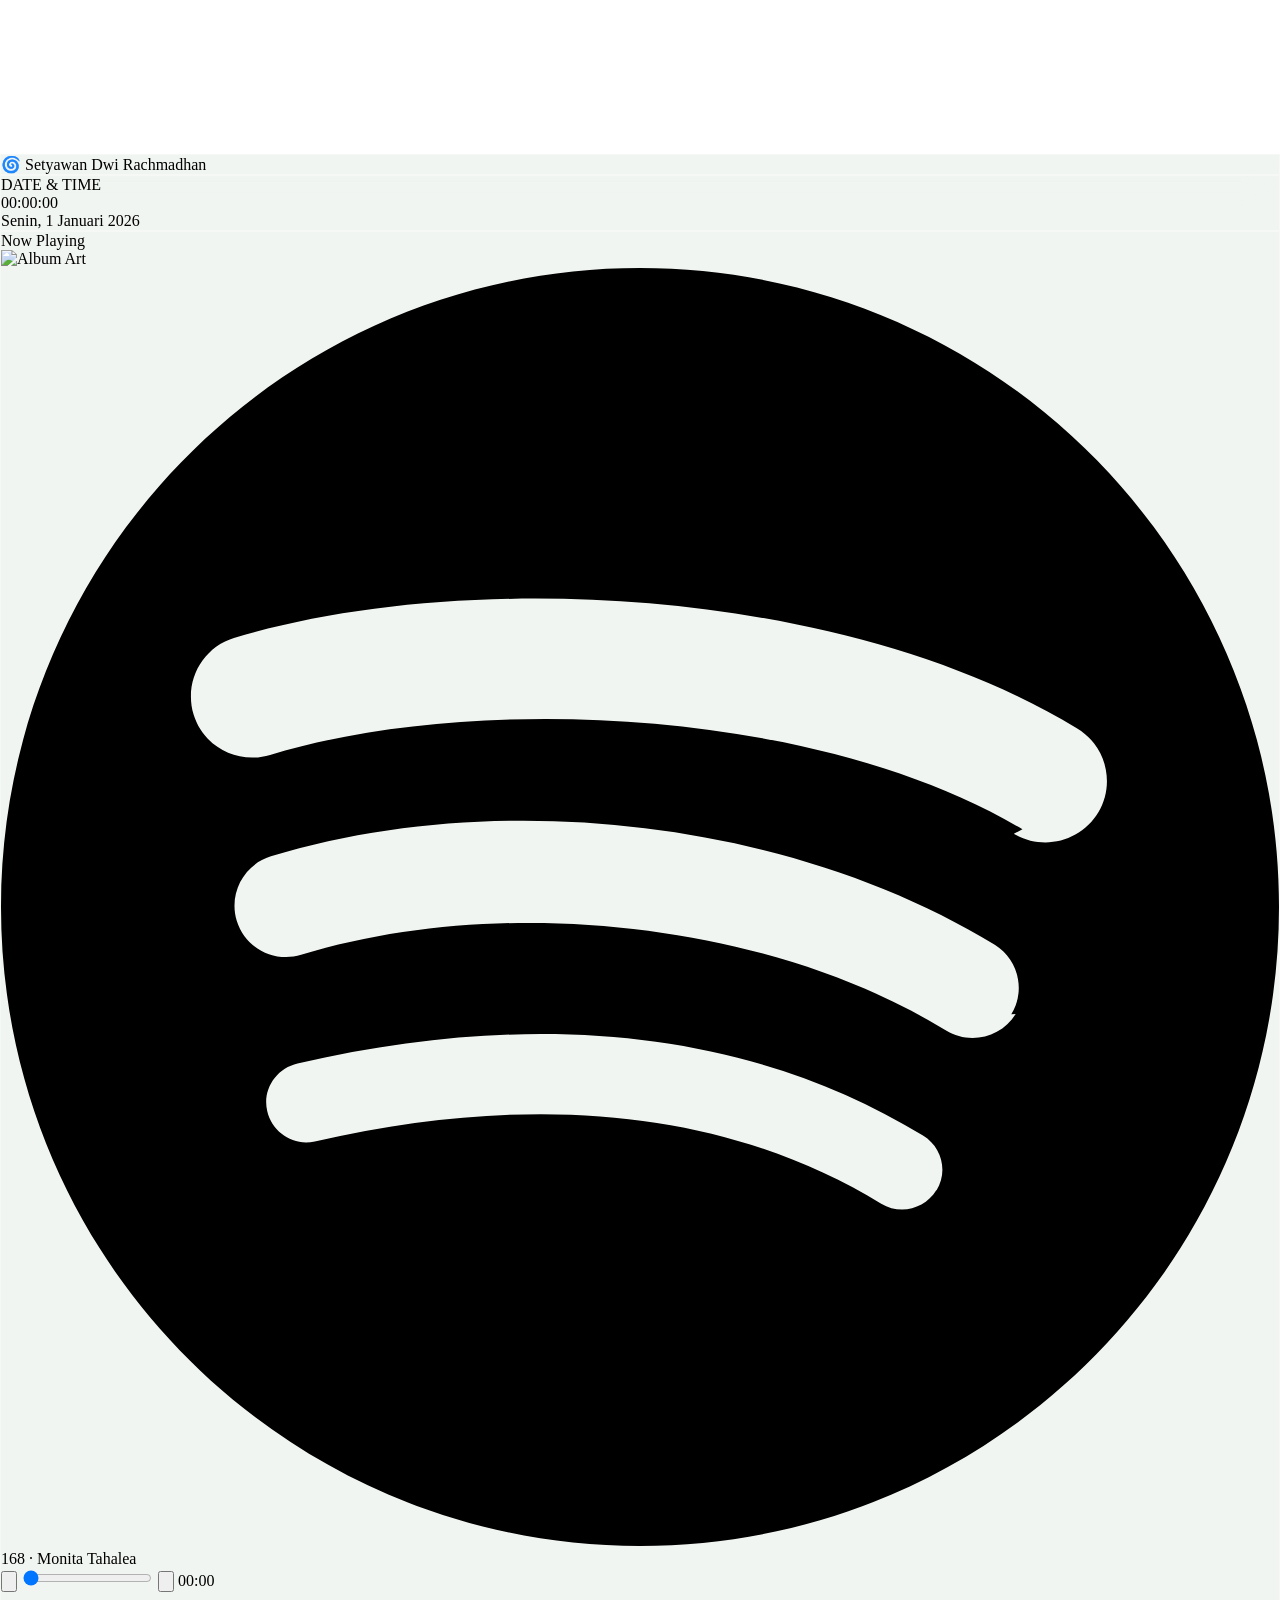
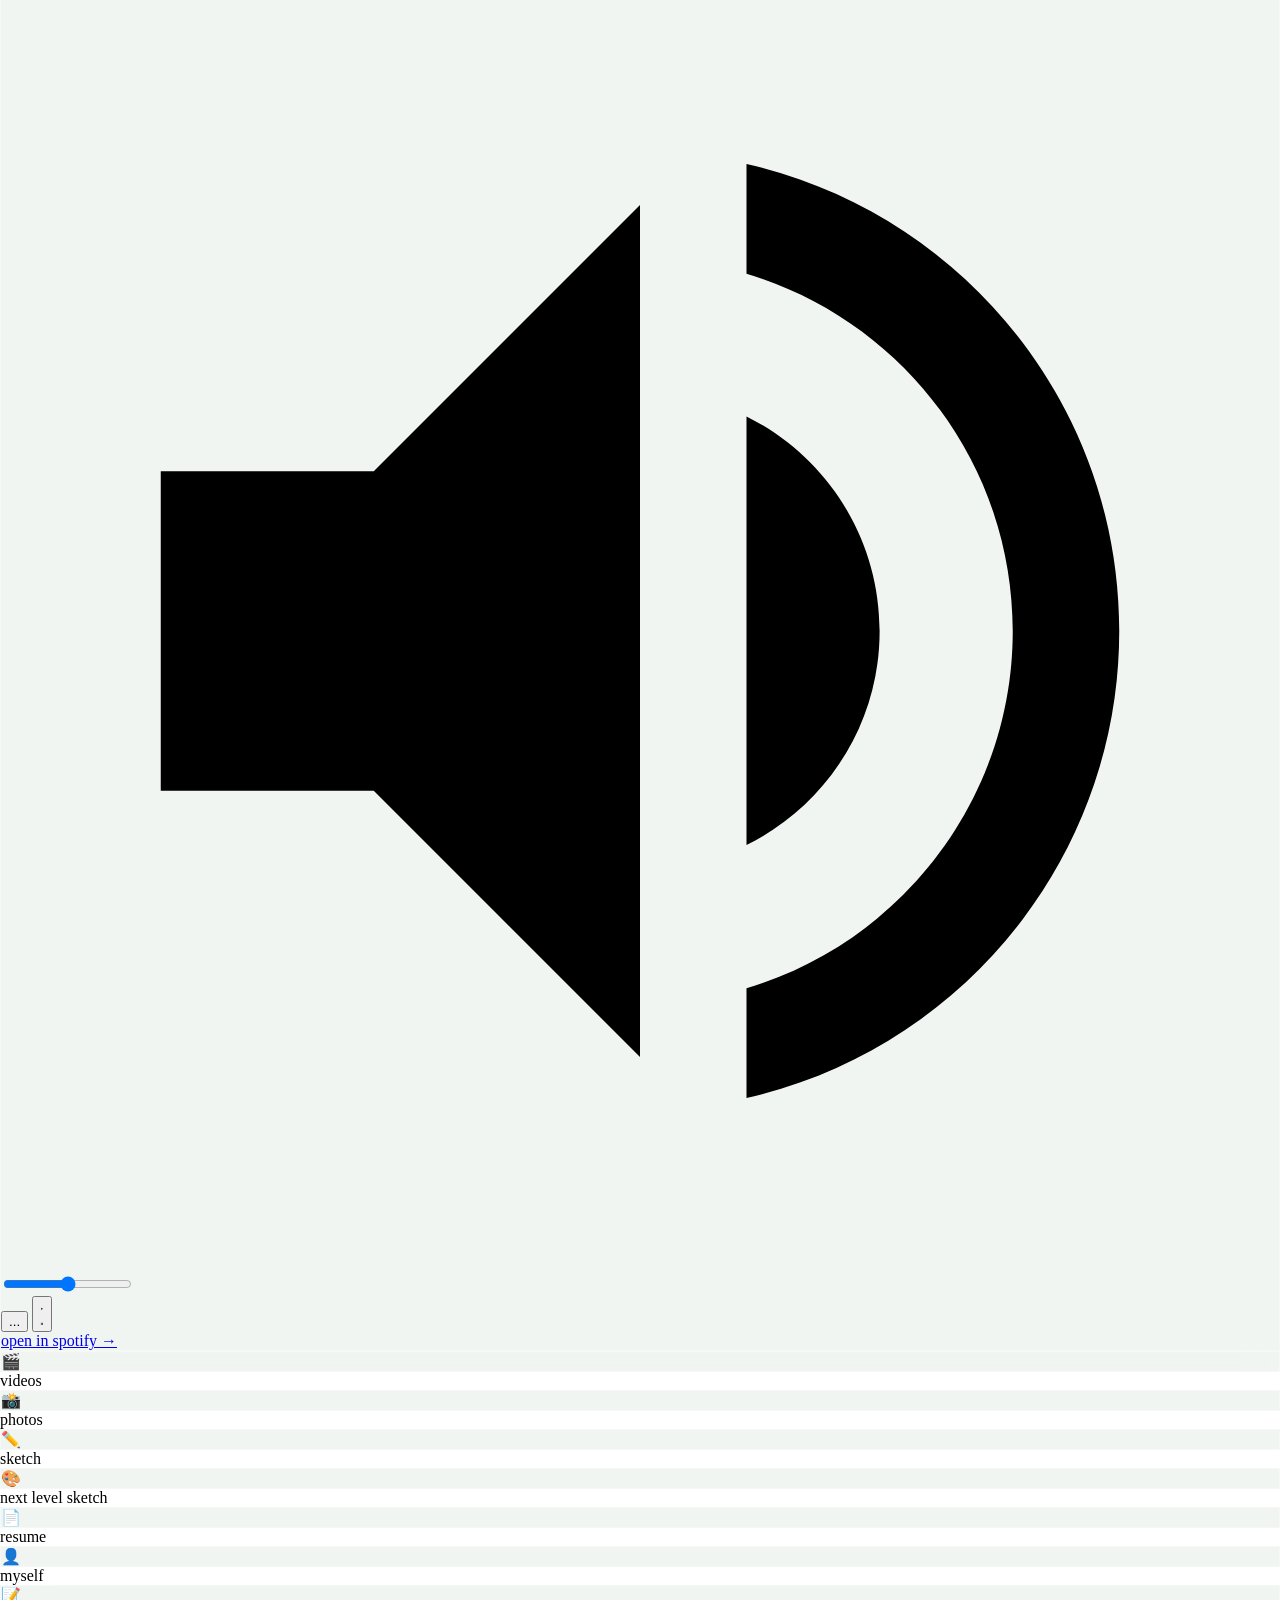
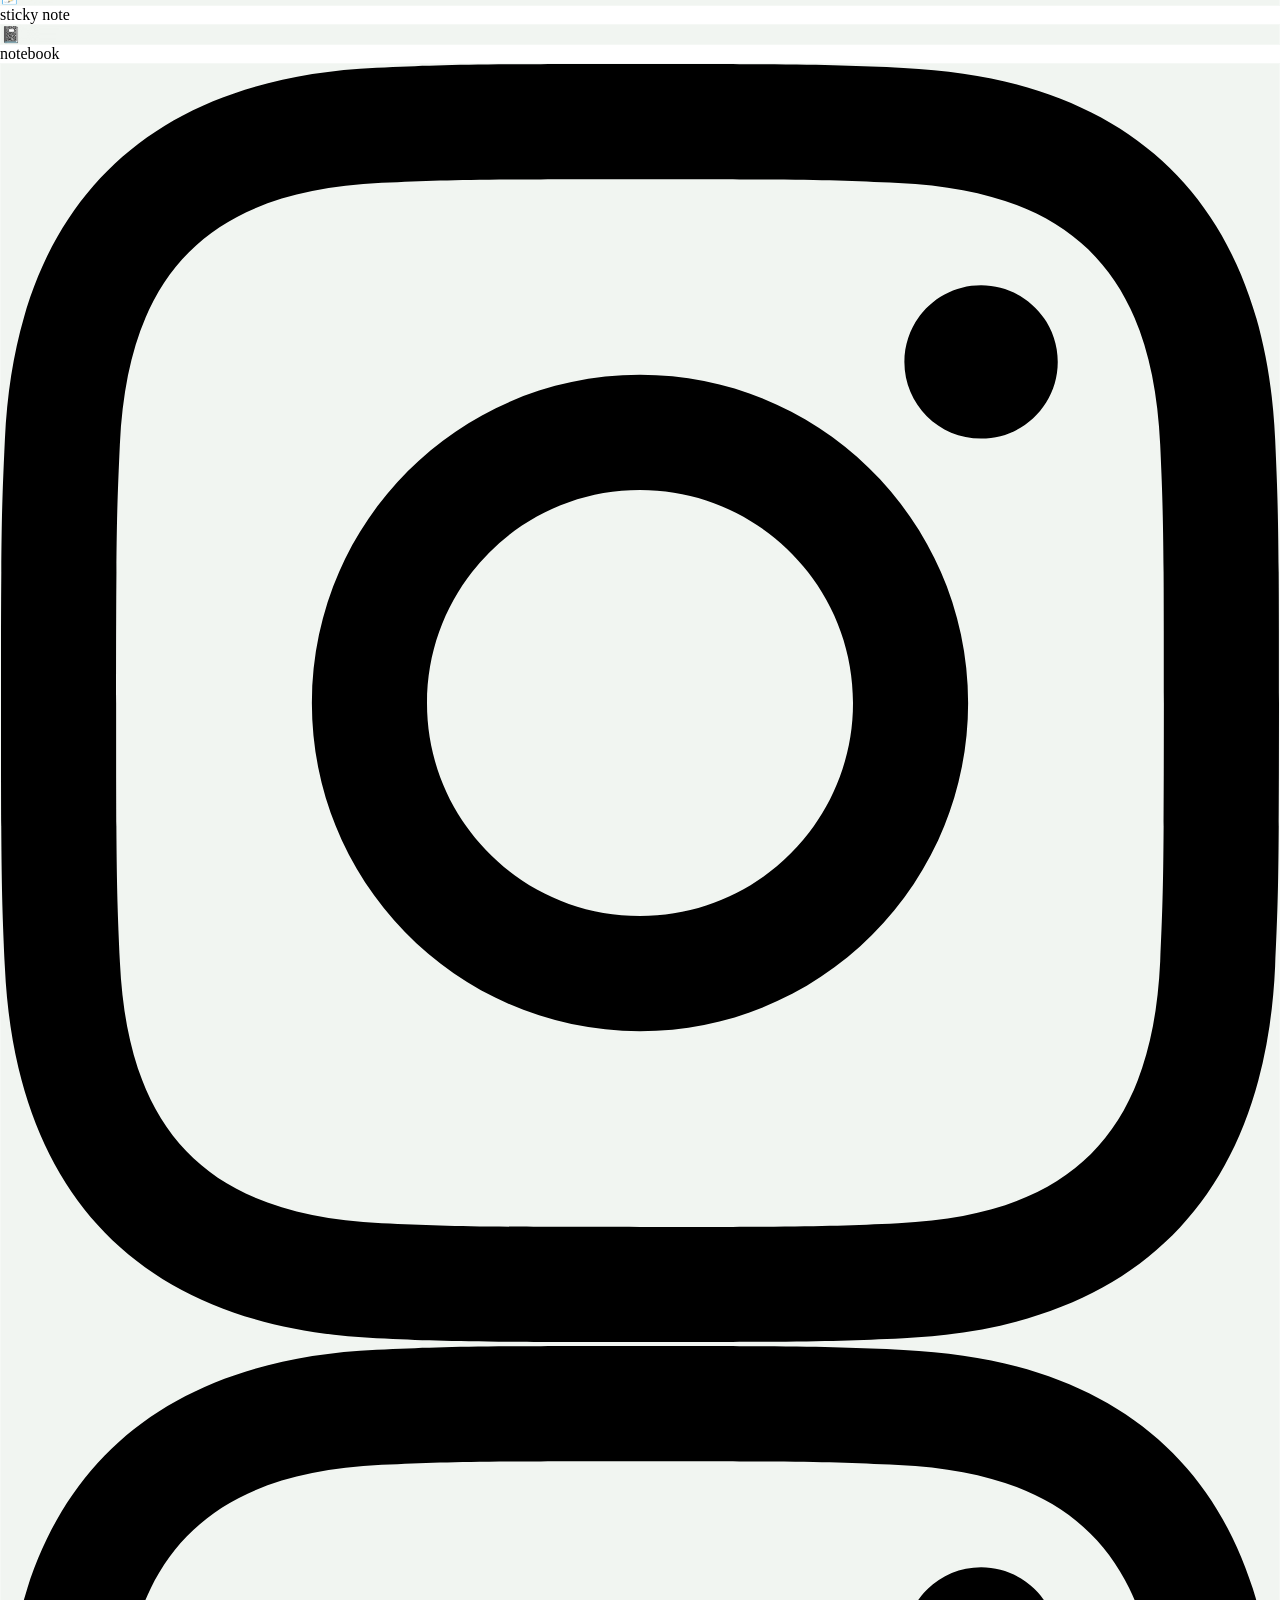
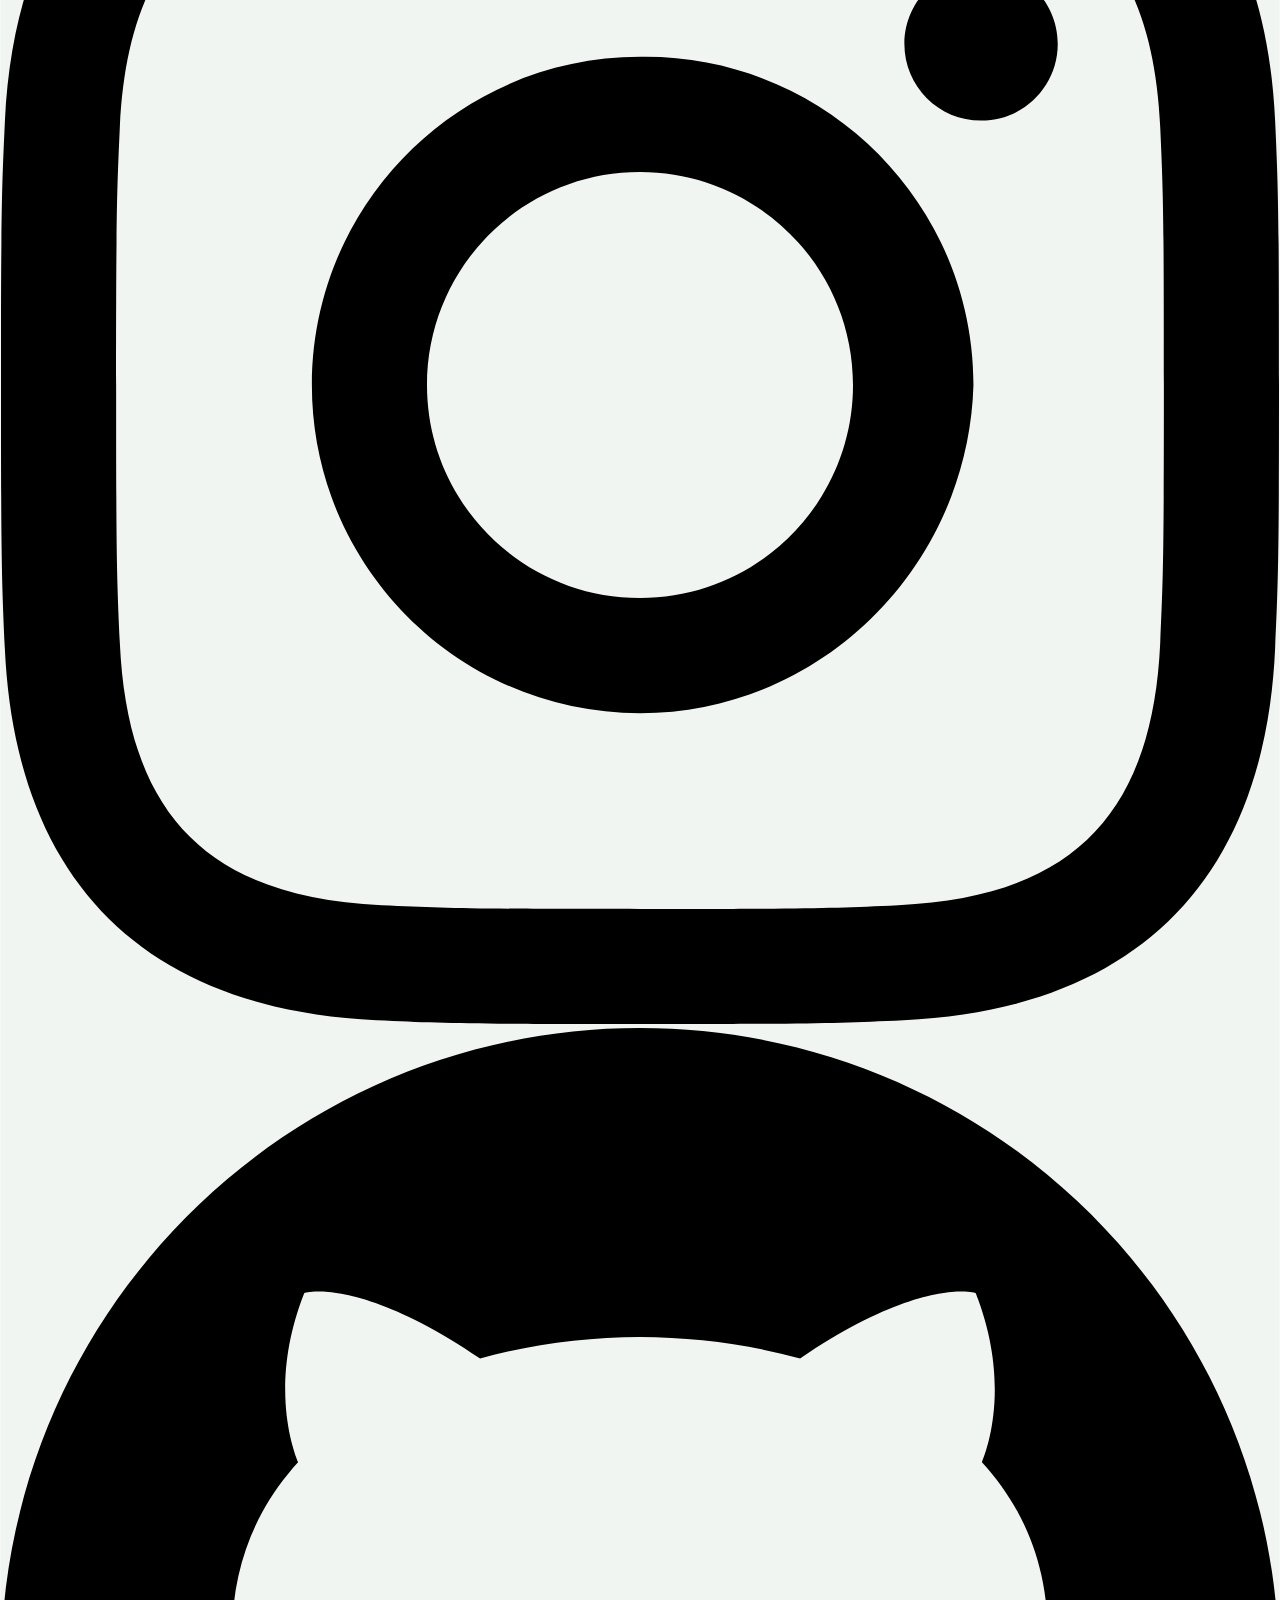
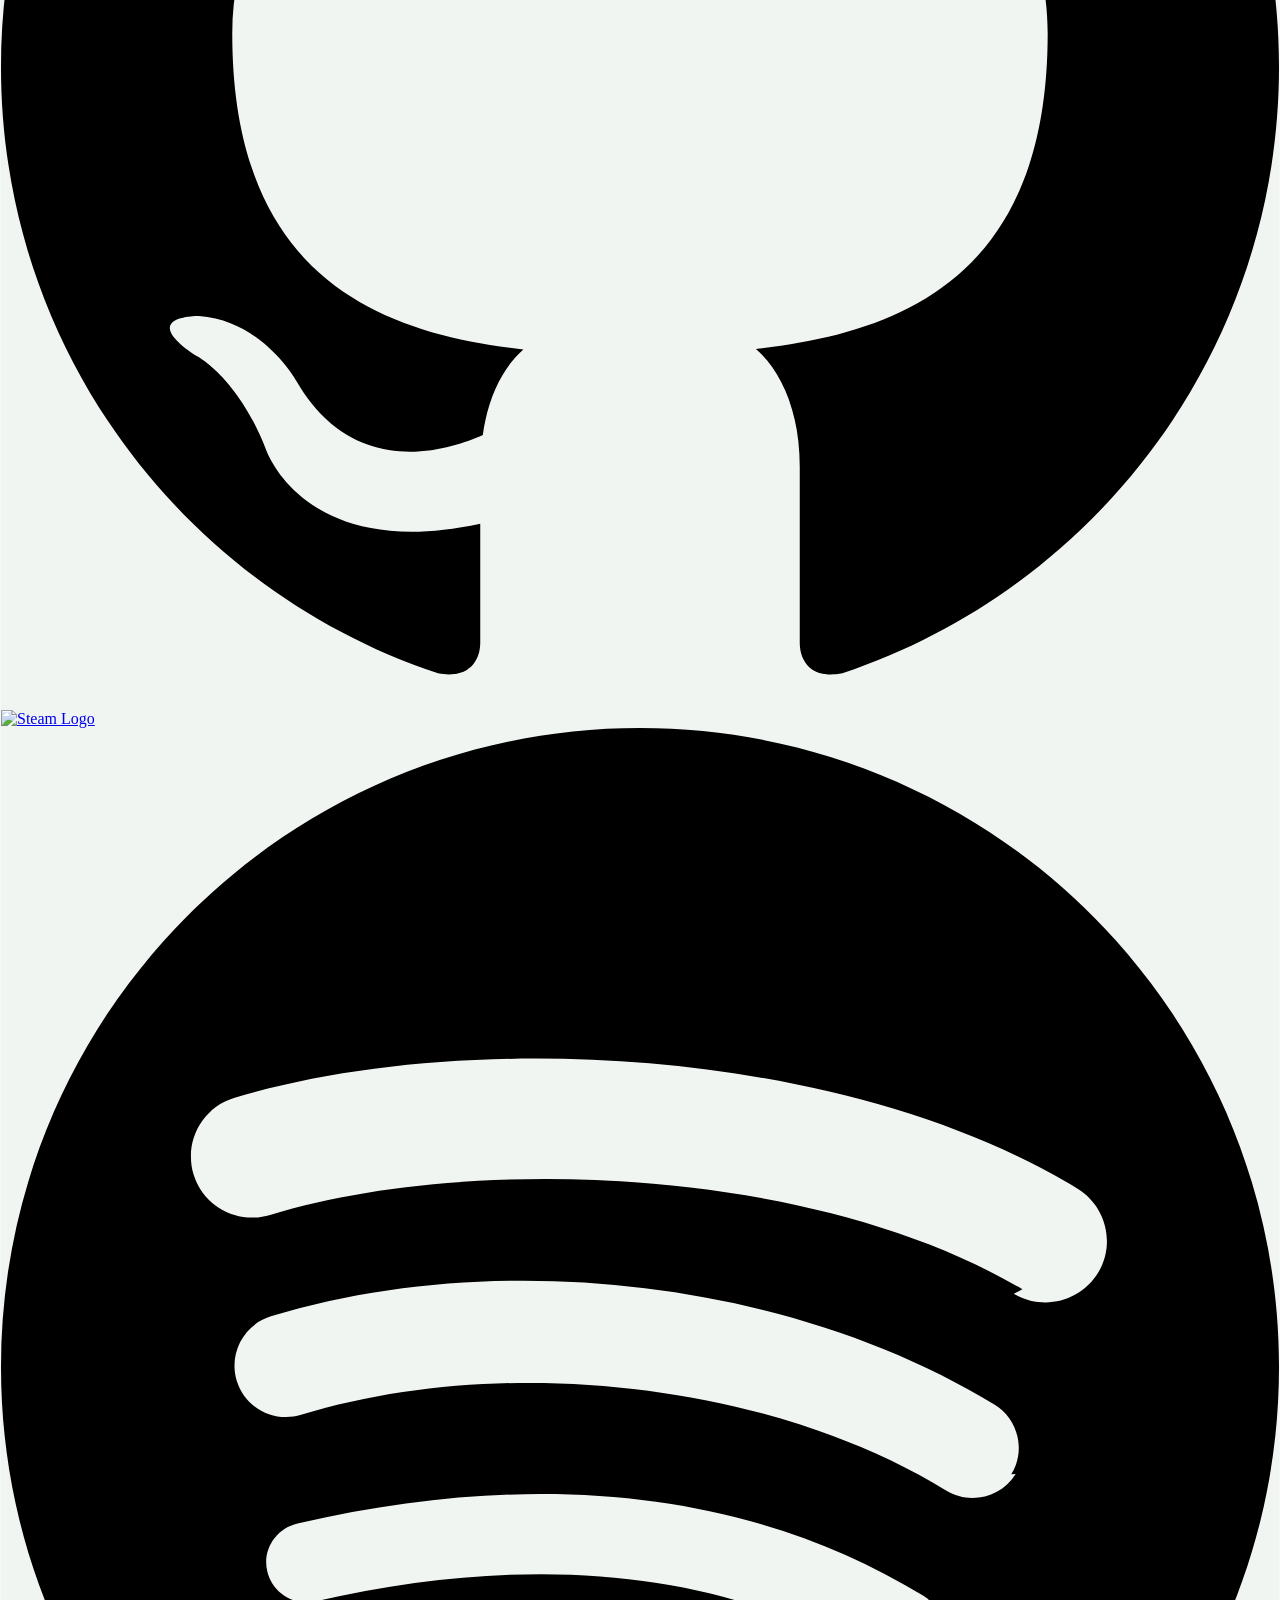
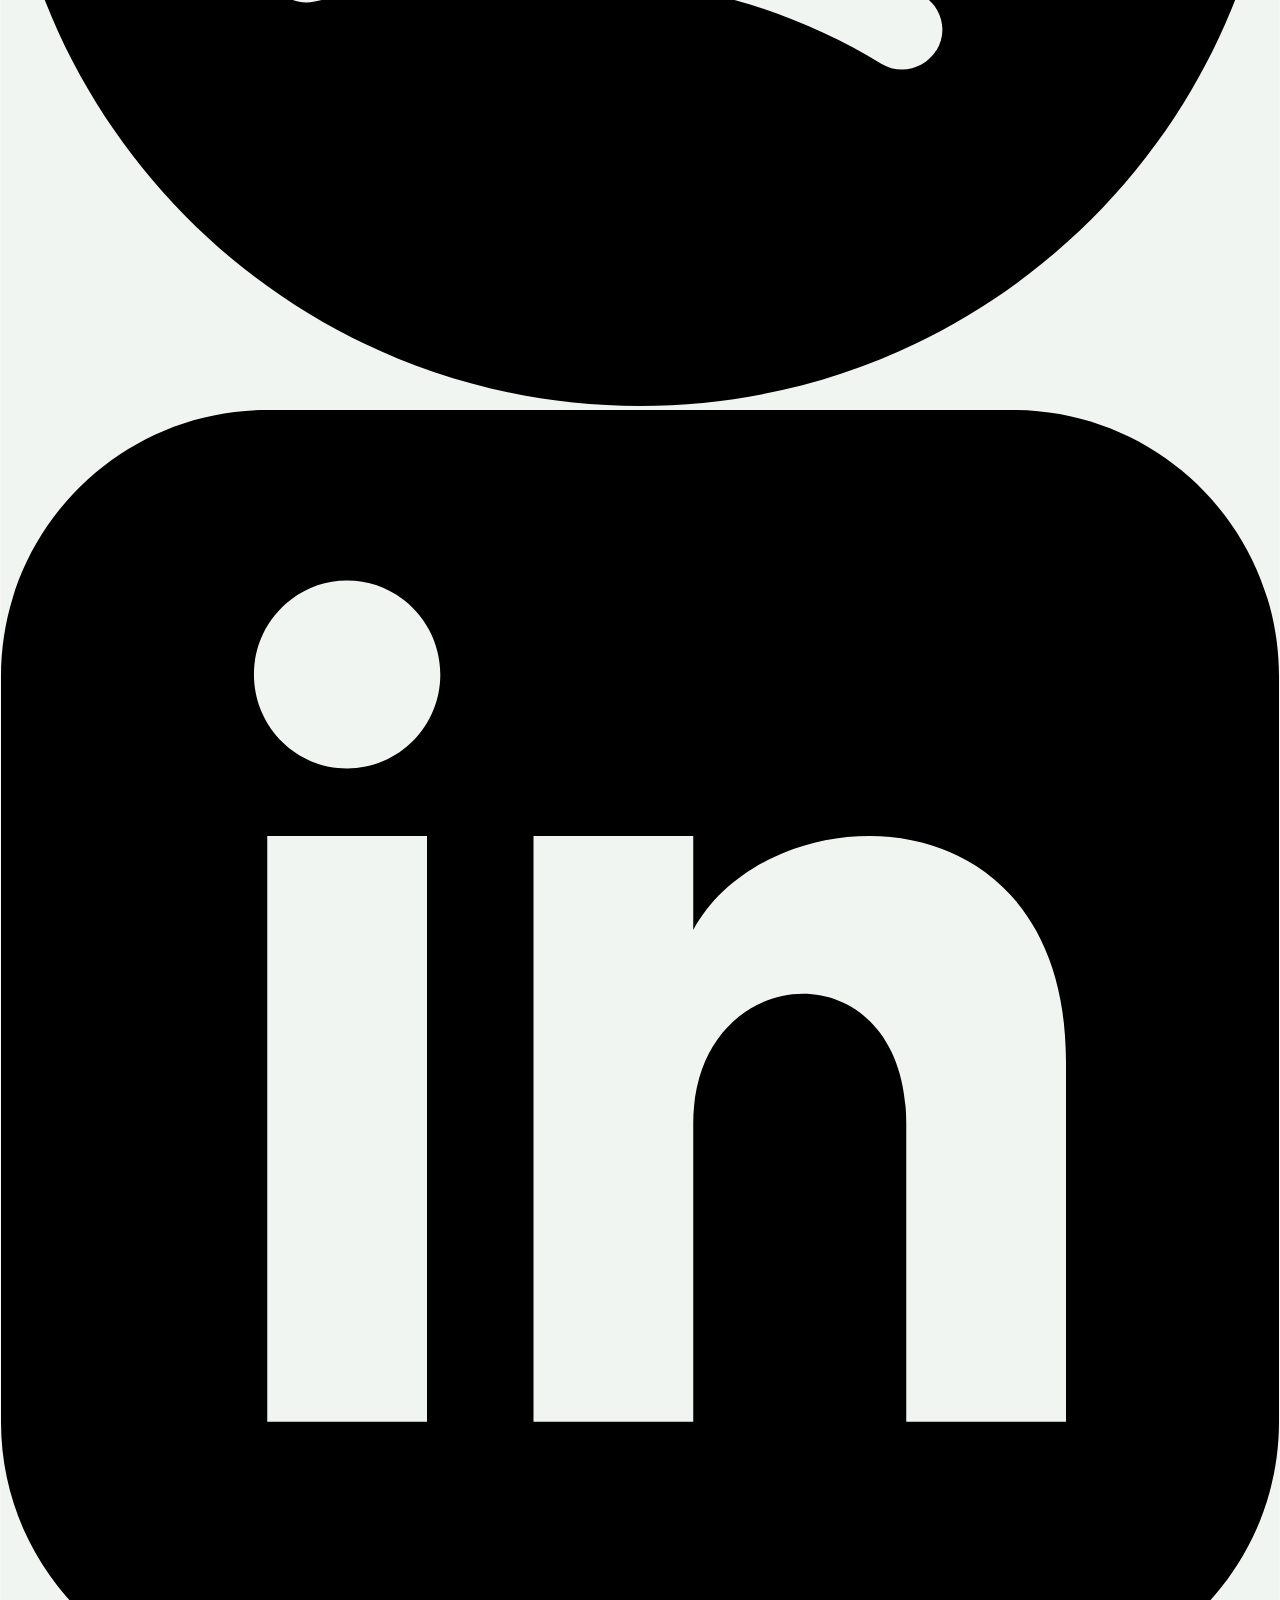
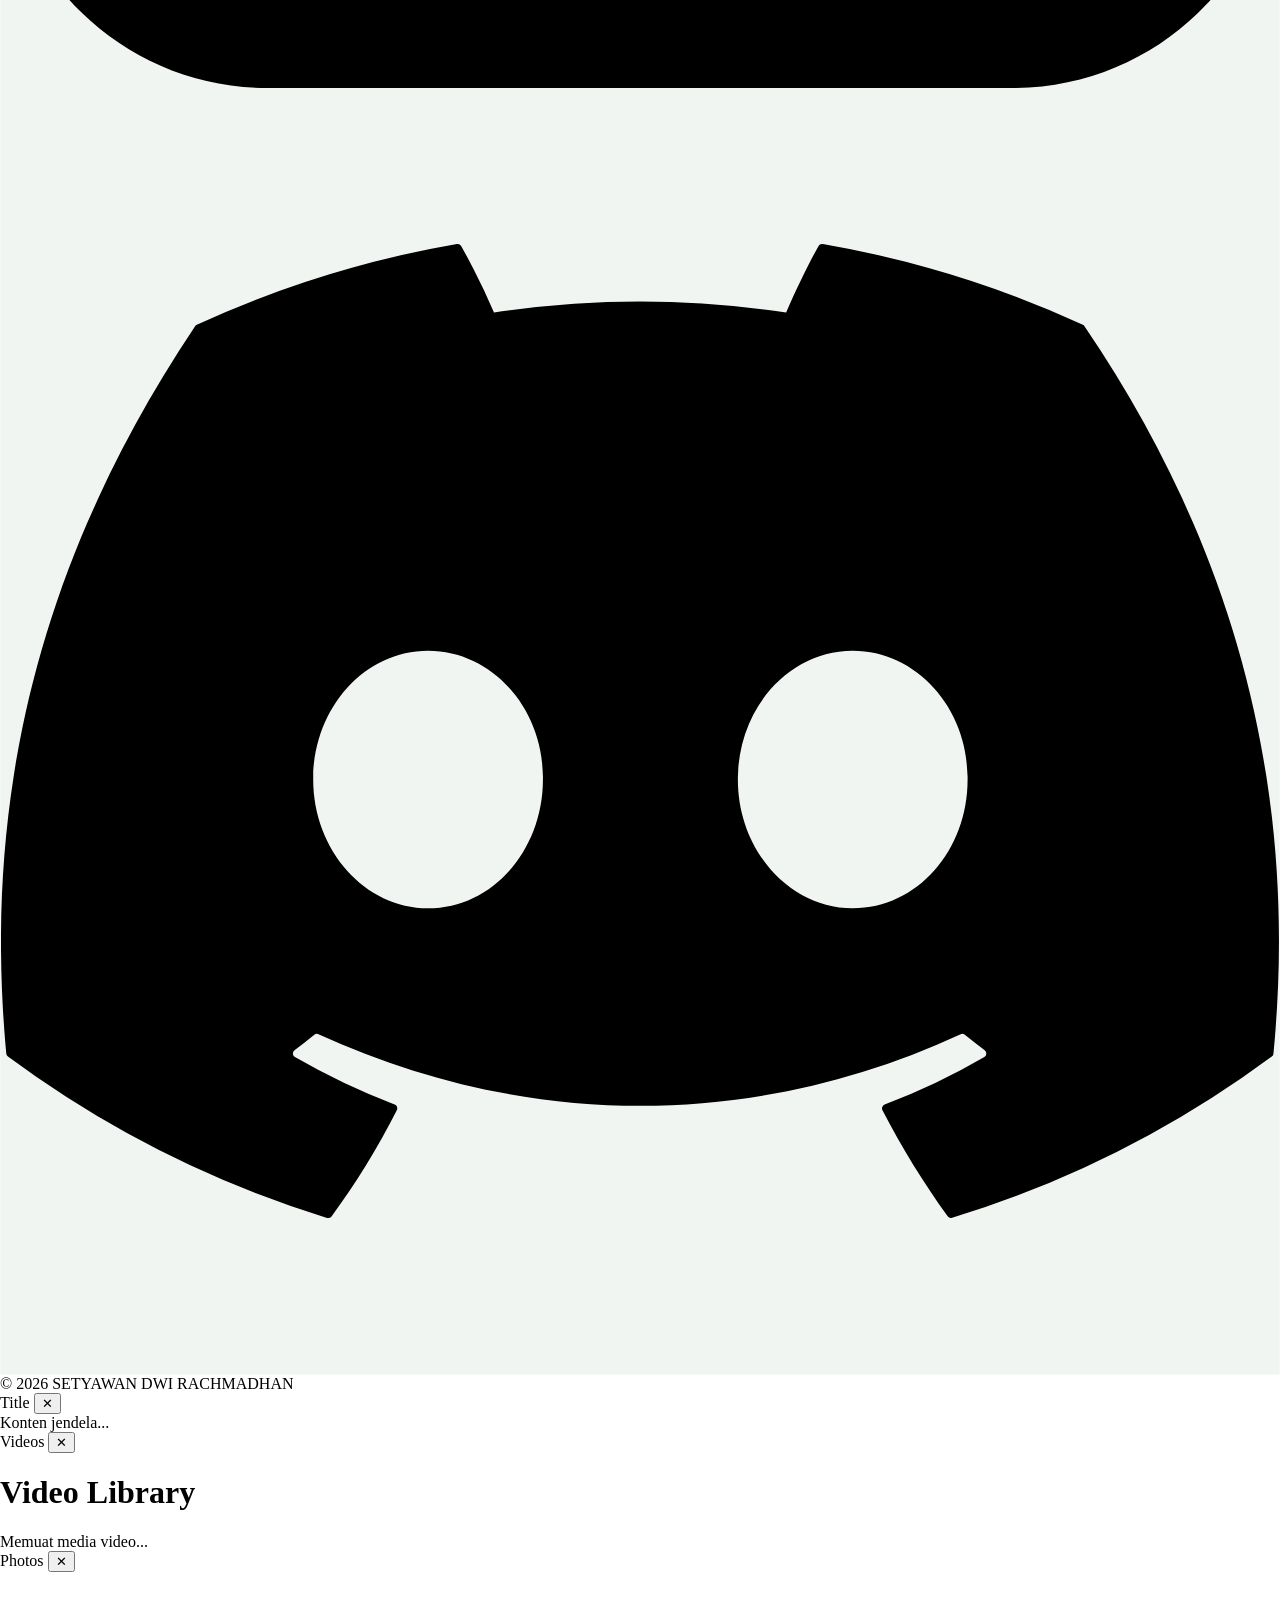
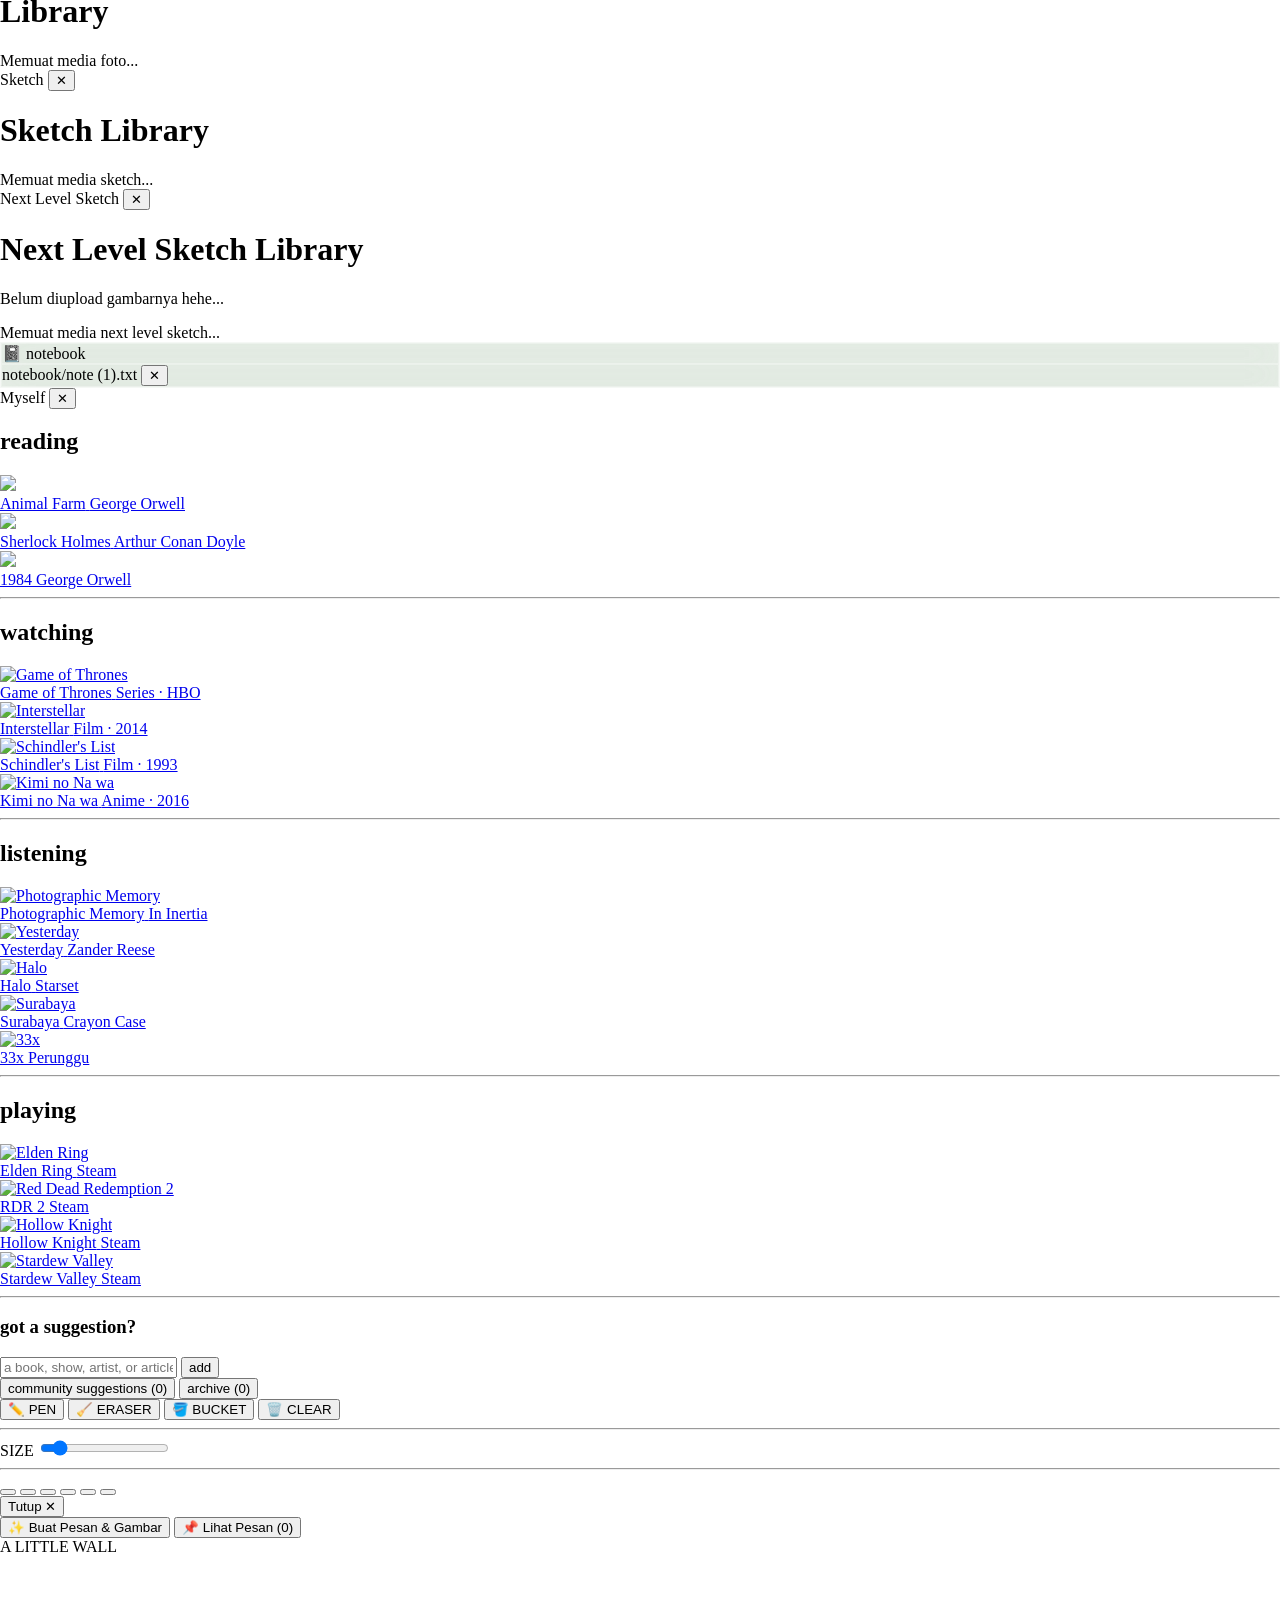
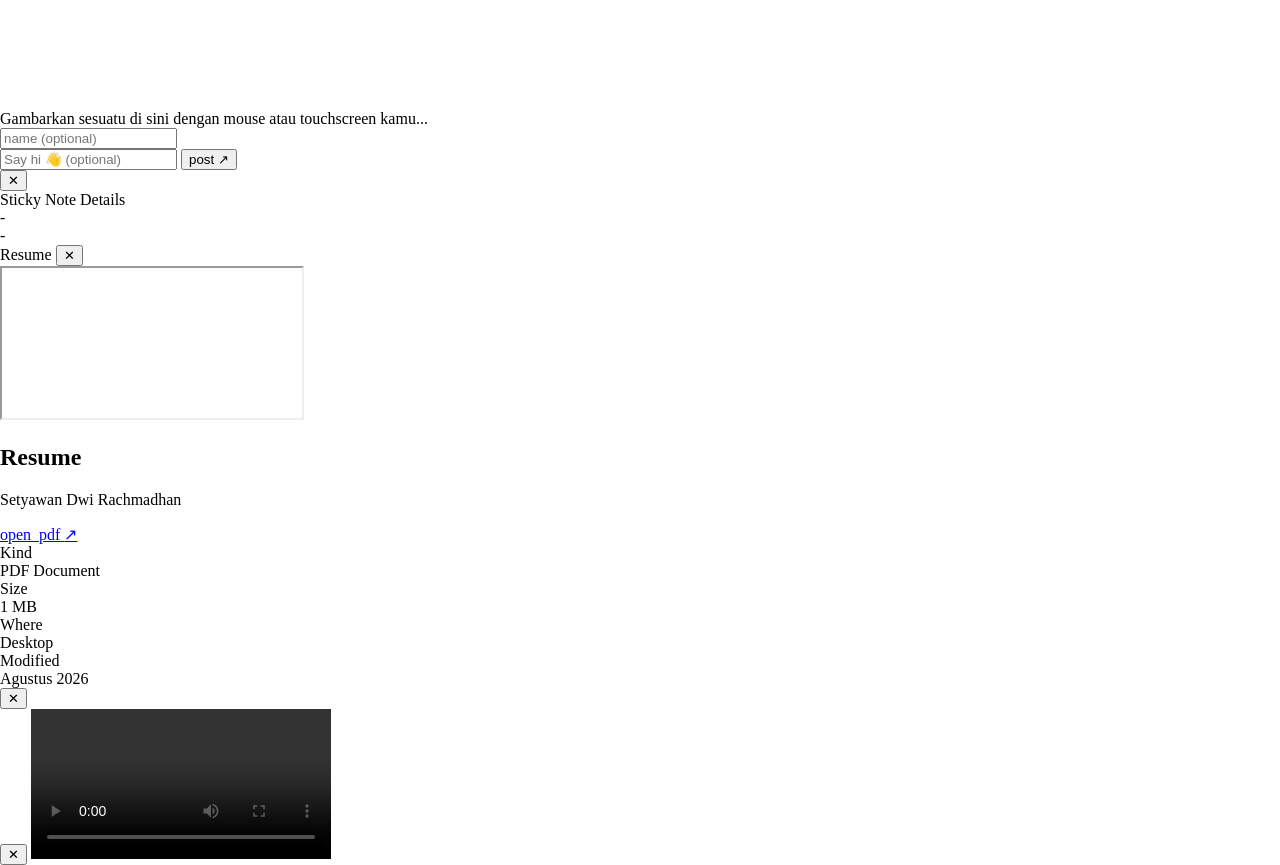
==== index.html @ 4d611eb1 "Update index.html" ====
<!DOCTYPE html>
<html lang="id">
<head>
    <meta charset="UTF-8">
    <meta name="viewport" content="width=device-width, initial-scale=1.0">
    <title>Portfolio OS Style</title>
    <script src="https://cdn.tailwindcss.com"></script>
    <!-- Supabase Client CDN -->
    <script src="https://cdn.jsdelivr.net/npm/@supabase/supabase-js@2"></script>
    <style>
        /* Efek kaca transparan (Glassmorphism) */
        .glass-panel {
            background: rgba(200, 215, 200, 0.25);
            backdrop-filter: blur(16px);
            -webkit-backdrop-filter: blur(16px);
            border: 1px solid rgba(255, 255, 255, 0.3);
        }
        body {
            margin: 0;
            padding: 0;
            overflow: hidden;
        }
        /* Efek hover membesar ala macOS Dock */
        .dock-icon {
            transition: transform 0.2s ease, margin 0.2s ease;
        }
        .dock-icon:hover {
            transform: scale(1.25) translateY(-6px);
        }
        /* Efek hover item desktop */
        .desktop-item {
            transition: transform 0.2s ease;
        }
        .desktop-item:hover {
            transform: scale(1.05);
        }
        /* STYLING APPLE NOTES UNTUK NOTEBOOK */
        .notes-modal-bg {
            background-color: #f5f5f7 !important;
            border: 1px solid #d1d1d6;
        }
        .notes-sidebar {
            border-right: 1px solid #d1d1d6;
            background-color: #e3e3e5;
        }
        .notes-titlebar {
            background-color: #e3e3e5 !important;
            border-bottom: 1px solid #d1d1d6 !important;
        }
        .notes-text-content {
            font-family: -apple-system, BlinkMacSystemFont, "Segoe UI", Roboto, Helvetica, Arial, sans-serif;
            color: #1d1d1f;
        }
        .notes-text-content h2 {
            font-weight: 700;
            font-size: 1.5rem;
            margin-bottom: 0.5rem;
            color: #000;
        }
        .notes-text-content p {
            font-weight: 400;
            line-height: 1.5;
            margin-bottom: 1rem;
            font-size: 1rem;
        }
        .notes-text-content strong {
            font-weight: 700;
            color: #000;
        }
        .note-sidebar-item.active {
            background-color: #d1d1d6;
            border-radius: 6px;
        }
        .note-sidebar-item:hover:not(.active) {
            background-color: rgba(0,0,0,0.05);
            border-radius: 6px;
        }
        /* Kustom Scrollbar Widget Musik Spotify & Jendela Umum */
        .custom-scrollbar::-webkit-scrollbar {
            width: 6px;
        }
        .custom-scrollbar::-webkit-scrollbar-track {
            background: transparent;
        }
        .custom-scrollbar::-webkit-scrollbar-thumb {
            background-color: rgba(0, 0, 0, 0.25);
            border-radius: 10px;
        }
        .custom-scrollbar::-webkit-scrollbar-thumb:hover {
            background-color: rgba(0, 0, 0, 0.4);
        }

        /* Styling Masonry / Waterfall Grid */
        .masonry-grid {
            column-count: 3;
            column-gap: 1rem;
        }
        .masonry-item {
            break-inside: avoid;
            margin-bottom: 1rem;
        }

        /* Mencegah layar ikut bergeser saat menggambar di kanvas sentuh */
        #sticky-canvas {
            touch-action: none;
        }

        /* Efek Animasi Fade untuk Next Level Sketch */
        @keyframes crossFade {
            0%, 45% { opacity: 1; }
            50%, 95% { opacity: 0; }
            100% { opacity: 1; }
        }
        .fade-img-before {
            animation: crossFade 6s infinite;
        }
        @keyframes crossFadeAfter {
            0%, 45% { opacity: 0; }
            50%, 95% { opacity: 1; }
            100% { opacity: 0; }
        }
        .fade-img-after {
            animation: crossFadeAfter 6s infinite;
        }

        /* CSS RESPONSIVE KHUSUS LAYAR HP (MOBILE) */
        @media (max-width: 768px) {
            body {
                overflow-y: auto !important;
                height: auto !important;
                min-height: 100vh;
                padding: 12px !important;
                display: flex !important;
                flex-direction: column !important;
                justify-content: flex-start !important;
            }
            header {
                width: 100% !important;
                max-width: 375px !important;
                margin: 0 auto 14px auto !important;
                justify-content: flex-start !important;
            }
            .flex-1.pt-2.relative {
                position: relative !important;
                display: flex !important;
                flex-direction: column !important;
                align-items: center !important;
                width: 100% !important;
                padding: 0 !important;
                gap: 14px !important;
            }
            /* Kontainer Elemen di HP dengan max-width disesuaikan sangat sedikit */
            .w-\[330px\] {
                width: 100% !important;
                max-width: 375px !important;
                display: flex !important;
                flex-direction: column !important;
                gap: 14px !important;
            }
            /* 1. Tanggal & Waktu di urutan ke-1 */
            .w-\[330px\] > div:nth-child(1) {
                order: 1 !important;
            }
            /* 2. 8 Ikon Utama di urutan ke-2 (Menggunakan flex/grid manual agar urutan flexbox konsisten) */
            .absolute.left-1\/2.top-1\/2 {
                position: relative !important;
                top: auto !important;
                left: auto !important;
                transform: none !important;
                display: grid !important;
                grid-template-columns: repeat(2, minmax(0, 1fr)) !important;
                gap: 14px !important;
                width: 100% !important;
                max-width: 375px !important;
                justify-items: center !important;
                order: 2 !important;
            }
            /* 3. Widget Musik dipaksa persis di bawah 8 ikon utama (urutan ke-3) */
            .w-\[330px\] > div:nth-child(2) {
                order: 3 !important;
            }
            footer {
                margin-top: 20px !important;
                width: 100% !important;
            }
            footer .glass-panel {
                flex-wrap: nowrap !important;
                justify-content: center !important;
                gap: 6px !important;
                padding: 8px 10px !important;
                max-width: 375px !important;
                margin: 0 auto;
                overflow-x: auto;
            }
            footer .dock-icon {
                width: 36px !important;
                height: 36px !important;
                flex-shrink: 0;
            }
        }
    </style>
</head>
<body class="h-screen w-screen flex flex-col justify-between p-6 font-mono select-none overflow-hidden relative">

    <!-- Background Video MP4 -->
    <video autoplay muted loop playsinline class="absolute inset-0 w-full h-full object-cover -z-10">
        <source src="background.mp4" type="video/mp4">
        Browser Anda tidak mendukung tag video.
    </video>

    <!-- ELEMEN AUDIO UNTUK FOLDER MUSIC -->
    <audio id="bg-audio">
        Browser Anda tidak mendukung elemen audio.
    </audio>

    <!-- TOP BAR (BILAH ATAS) -->
    <header class="w-full flex justify-between items-center z-10">
        <!-- Bagian Kiri: Nama & Logo -->
        <div class="glass-panel px-4 py-2.5 rounded-2xl shadow-lg flex items-center space-x-3">
            <span class="text-gray-900 text-sm">🌀</span>
            <span class="text-xs tracking-wider text-gray-900 font-bold">Setyawan Dwi Rachmadhan</span>
        </div>
    </header>

    <!-- MAIN CONTAINER (AREA DESKTOP & WIDGETS) -->
    <div class="flex justify-end items-start flex-1 pt-2 relative">

        <!-- WIDGETS DI KANAN / TENGAH (DIV UTAMA) -->
        <div class="w-[330px] flex flex-col space-y-4 z-10">

            <!-- 1. WIDGET WAKTU, TANGGAL, BULAN, & TAHUN -->
            <div class="glass-panel p-4 rounded-2xl shadow-lg text-center">
                <div class="text-[10px] tracking-widest text-gray-800 font-bold mb-1">DATE & TIME</div>
                <div id="live-time" class="text-2xl font-bold text-gray-900 tracking-wider">00:00:00</div>
                <div id="live-date" class="text-xs text-gray-700 mt-1 font-semibold">Senin, 1 Januari 2026</div>
            </div>

            <!-- 2. WIDGET NOW PLAYING (POSISI DI BAWAH 8 IKON PADA TAMPILAN HP) -->
            <div class="glass-panel p-4 rounded-2xl shadow-lg flex flex-col relative">
                <div class="text-[10px] tracking-widest text-gray-800 font-bold mb-3 uppercase">Now Playing</div>
                
                <div class="bg-[#48534f] rounded-xl p-3 flex flex-col text-white shadow-inner relative font-sans">
                    <!-- Top Section: Art & Playlist -->
                    <div class="flex h-[88px] mb-3 relative">
                        <!-- Album Art Menggunakan cover.gif -->
                        <div class="w-[88px] h-[88px] bg-gray-300 rounded-md overflow-hidden shrink-0 shadow">
                            <img id="current-album-img" src="cover.gif" alt="Album Art" class="w-full h-full object-cover">
                        </div>
                        
                        <!-- Playlist Tracks (Daftar Lagu) -->
                        <div id="playlist-container" class="flex-1 ml-3 overflow-y-auto text-[11px] space-y-[7px] pr-8 custom-scrollbar">
                            <!-- Dimuat via JavaScript -->
                        </div>
                        
                        <!-- Spotify Logo Floating -->
                        <div class="absolute top-0 right-0 text-white z-10 pointer-events-none">
                            <svg class="w-[22px] h-[22px] fill-current" viewBox="0 0 24 24"><path d="M12 0c-6.627 0-12 5.373-12 12s5.373 12 12 12 12-5.373 12-12-5.373-12-12-12zm5.567 17.316c-.218.358-.679.473-1.037.255-2.844-1.737-6.425-2.131-10.637-1.168-.403.093-.801-.167-.894-.57-.093-.403.167-.801.57-.894 4.544-1.049 8.524-.61 11.745 1.354.358.218.473.679.253 1.033zm1.488-3.308c-.274.444-.863.585-1.307.311-3.268-2.008-8.252-2.593-12.112-1.42-.511.155-1.054-.131-1.209-.642-.155-.511.131-1.054.642-1.209 4.316-1.31 9.805-.664 13.593 1.662.444.274.585.863.311 1.302-.001-.004-.002-.004-.002 0zm.127-3.468c-3.918-2.325-10.38-2.541-14.129-1.396-.605.184-1.252-.153-1.436-.758-.184-.605.153-1.252.758-1.436 4.194-1.275 11.332-1.026 15.828 1.691.547.324.729 1.035.405 1.582-.324.547-1.035.729-1.582.405-.001.001-.002.001-.004-.003z"/></svg>
                        </div>
                    </div>

                    <!-- Title & Author Dinamis -->
                    <div id="current-song-title" class="text-[12px] font-semibold mb-3 tracking-wide truncate">168 · Monita Tahalea</div>

                    <!-- Controls Section -->
                    <div class="flex items-center justify-between">
                        <!-- Left Actions: Prev, Seek Slider, Next, Timer, Volume -->
                        <div class="flex items-center space-x-[7px]">
                            <button onclick="prevSong()" class="hover:text-gray-300 cursor-pointer">
                                <svg class="w-5 h-5 fill-current" viewBox="0 0 24 24"><path d="M6 6h2v12H6zm3.5 6l8.5 6V6z"/></svg>
                            </button>
                            <!-- Seek Slider (Garis Antara Previous & Next) -->
                            <input type="range" id="seek-slider" min="0" max="100" value="0" step="0.1" class="w-10 h-1 accent-white bg-gray-500 rounded-lg appearance-none cursor-pointer">
                            <button onclick="nextSong()" class="hover:text-gray-300 cursor-pointer">
                                <svg class="w-5 h-5 fill-current" viewBox="0 0 24 24"><path d="M6 18l8.5-6L6 6v12zM16 6v12h2V6h-2z"/></svg>
                            </button>
                            
                            <!-- Durasi Waktu Musik -->
                            <span id="song-timer" class="text-[10px] font-medium text-gray-300">00:00</span>

                            <!-- Volume Icon & Slider -->
                            <div class="flex items-center space-x-1">
                                <svg class="w-4 h-4 fill-current text-gray-300 shrink-0" viewBox="0 0 24 24"><path d="M3 9v6h4l5 5V4L7 9H3zm13.5 3c0-1.77-1.02-3.29-2.5-4.03v8.05c1.48-.73 2.5-2.25 2.5-4.02zM14 3.23v2.06c2.89.86 5 3.54 5 6.71s-2.11 5.85-5 6.71v2.06c4.01-.91 7-4.49 7-8.77s-2.99-7.86-7-8.77z"/></svg>
                                <input type="range" id="volume-slider" min="0" max="1" step="0.01" value="0.5" class="w-9 h-1 accent-white bg-gray-500 rounded-lg appearance-none cursor-pointer">
                            </div>
                        </div>

                        <!-- Right Actions: More, Play -->
                        <div class="flex items-center space-x-[9px]">
                            <!-- More (...) button -->
                            <button class="hover:text-gray-300 font-bold pb-2.5 text-lg tracking-[2px]">...</button>
                            
                            <!-- Main Play/Pause Button -->
                            <button id="play-btn" onclick="togglePlay()" class="w-[34px] h-[34px] rounded-full bg-white text-[#48534f] flex items-center justify-center hover:scale-105 transition shadow-sm cursor-pointer">
                                <svg id="play-icon" class="w-[18px] h-[18px] ml-1" viewBox="0 0 24 24" fill="currentColor"><path d="M8 5v14l11-7z"/></svg>
                                <svg id="pause-icon" class="w-[18px] h-[18px] hidden" viewBox="0 0 24 24" fill="currentColor"><path d="M6 19h4V5H6v14zm8-14v14h4V5h-4z"/></svg>
                            </button>
                        </div>
                    </div>
                </div>

                <!-- Tautan Open in Spotify -->
                <a href="https://open.spotify.com/playlist/6ZJ9ruEkcWD1UNyFMQrEEo?si=8c84d91697ef42a7" target="_blank" class="mt-2.5 text-[11px] text-gray-800 hover:text-black tracking-wider flex items-center transition font-semibold w-max cursor-pointer">
                    open in spotify &rarr;
                </a>
            </div>

        </div>

        <!-- AREA 8 FOLDER DI TENGAH -->
        <div class="absolute left-1/2 top-1/2 -translate-x-1/2 -translate-y-1/2 grid grid-cols-4 gap-6 z-10">
            
            <!-- 1. videos -->
            <div onclick="openVideosWindow()" class="desktop-item flex flex-col items-center cursor-pointer group">
                <div class="w-20 h-20 glass-panel rounded-2xl flex items-center justify-center shadow-lg text-4xl group-hover:bg-white/40 transition">
                    🎬
                </div>
                <span class="text-[11px] mt-2 text-white font-bold drop-shadow-[0_1px_2px_rgba(0,0,0,0.8)] tracking-wide">videos</span>
            </div>

            <!-- 2. photos -->
            <div onclick="openPhotosWindow()" class="desktop-item flex flex-col items-center cursor-pointer group">
                <div class="w-20 h-20 glass-panel rounded-2xl flex items-center justify-center shadow-lg text-4xl group-hover:bg-white/40 transition">
                    📸
                </div>
                <span class="text-[11px] mt-2 text-white font-bold drop-shadow-[0_1px_2px_rgba(0,0,0,0.8)] tracking-wide">photos</span>
            </div>

            <!-- 3. sketch -->
            <div onclick="openSketchWindow()" class="desktop-item flex flex-col items-center cursor-pointer group">
                <div class="w-20 h-20 glass-panel rounded-2xl flex items-center justify-center shadow-lg text-4xl group-hover:bg-white/40 transition">
                    ✏️
                </div>
                <span class="text-[11px] mt-2 text-white font-bold drop-shadow-[0_1px_2px_rgba(0,0,0,0.8)] tracking-wide">sketch</span>
            </div>

            <!-- 4. next level sketch -->
            <div onclick="openNextLevelSketchWindow()" class="desktop-item flex flex-col items-center cursor-pointer group">
                <div class="w-20 h-20 glass-panel rounded-2xl flex items-center justify-center shadow-lg text-4xl group-hover:bg-white/40 transition">
                    🎨
                </div>
                <span class="text-[11px] mt-2 text-white font-bold drop-shadow-[0_1px_2px_rgba(0,0,0,0.8)] tracking-wide text-center">next level sketch</span>
            </div>

            <!-- 5. resume -->
            <div onclick="openResumeWindow()" class="desktop-item flex flex-col items-center cursor-pointer group">
                <div class="w-20 h-20 glass-panel rounded-2xl flex items-center justify-center shadow-lg text-4xl group-hover:bg-white/40 transition">
                    📄
                </div>
                <span class="text-[11px] mt-2 text-white font-bold drop-shadow-[0_1px_2px_rgba(0,0,0,0.8)] tracking-wide">resume</span>
            </div>

            <!-- 6. myself -->
            <div onclick="openMyselfWindow()" class="desktop-item flex flex-col items-center cursor-pointer group">
                <div class="w-20 h-20 glass-panel rounded-2xl flex items-center justify-center shadow-lg text-4xl group-hover:bg-white/40 transition">
                    👤
                </div>
                <span class="text-[11px] mt-2 text-white font-bold drop-shadow-[0_1px_2px_rgba(0,0,0,0.8)] tracking-wide">myself</span>
            </div>

            <!-- 7. sticky note (Canvas Drawing) -->
            <div onclick="openStickyWindow()" class="desktop-item flex flex-col items-center cursor-pointer group">
                <div class="w-20 h-20 glass-panel rounded-2xl flex items-center justify-center shadow-lg text-4xl group-hover:bg-white/40 transition">
                    📝
                </div>
                <span class="text-[11px] mt-2 text-white font-bold drop-shadow-[0_1px_2px_rgba(0,0,0,0.8)] tracking-wide">sticky note</span>
            </div>

            <!-- 8. notebook (Apple Notes App) -->
            <div onclick="openNotebookApp()" class="desktop-item flex flex-col items-center cursor-pointer group">
                <div class="w-20 h-20 glass-panel rounded-2xl flex items-center justify-center shadow-lg text-4xl group-hover:bg-white/40 transition">
                    📓
                </div>
                <span class="text-[11px] mt-2 text-white font-bold drop-shadow-[0_1px_2px_rgba(0,0,0,0.8)] tracking-wide">notebook</span>
            </div>

        </div>

    </div>

    <!-- DOCK / TASKBAR SOSIAL MEDIA DI BAGIAN BAWAH -->
    <footer class="w-full flex flex-col items-center pb-2 z-10">
        <div class="glass-panel px-3 py-2 rounded-2xl shadow-2xl flex items-center space-x-3">
            
            <!-- Instagram 1 -->
            <a href="https://www.instagram.com/setyawandr_" target="_blank" title="Instagram Utama" class="dock-icon w-10 h-10 rounded-xl overflow-hidden shadow-md flex items-center justify-center bg-gradient-to-tr from-amber-500 via-rose-500 to-purple-600 p-0.5">
                <svg class="w-full h-full fill-white" viewBox="0 0 24 24"><path d="M12 2.163c3.204 0 3.584.012 4.85.07 3.252.148 4.771 1.691 4.919 4.919.058 1.265.069 1.645.069 4.849 0 3.205-.012 3.584-.069 4.849-.149 3.225-1.664 4.771-4.919 4.919-1.266.058-1.644.07-4.85.07-3.204 0-3.584-.012-4.849-.07-3.26-.149-4.771-1.699-4.919-4.92-.058-1.265-.07-1.644-.07-4.849 0-3.204.013-3.583.07-4.849.149-3.227 1.664-4.771 4.919-4.919 1.266-.057 1.645-.069 4.849-.069zm0-2.163c-3.259 0-3.667.014-4.947.072-4.358.2-6.78 2.618-6.98 6.98-.059 1.281-.073 1.689-.073 4.948 0 3.259.014 3.668.072 4.948.2 4.358 2.618 6.78 6.98 6.98 1.281.058 1.689.072 4.948.072 3.259 0 3.668-.014 4.948-.072 4.354-.2 6.782-2.618 6.979-6.98.059-1.28.073-1.689.073-4.948 0-3.259-.014-3.667-.072-4.947-.196-4.354-2.617-6.78-6.979-6.98-1.281-.059-1.69-.073-4.949-.073zm0 5.838c-3.403 0-6.162 2.759-6.162 6.162s2.759 6.163 6.162 6.163 6.162-2.759 6.162-6.163c0-3.403-2.759-6.162-6.162-6.162zm0 10.162c-2.209 0-4-1.79-4-4 0-2.209 1.791-4 4-4s4 1.791 4 4c0 2.21-1.791 4-4 4zm6.406-11.845c-.796 0-1.441.645-1.441 1.44s.645 1.44 1.441 1.44c.795 0 1.439-.645 1.439-1.44s-.644-1.44-1.439-1.44z"/></svg>
            </a>
            
            <!-- Instagram 2 -->
            <a href="https://www.instagram.com/just.shift_" target="_blank" title="Instagram Kedua" class="dock-icon w-10 h-10 rounded-xl overflow-hidden shadow-md flex items-center justify-center bg-gradient-to-tr from-amber-500 via-rose-500 to-purple-600 p-0.5">
                <svg class="w-full h-full fill-white" viewBox="0 0 24 24"><path d="M12 2.163c3.204 0 3.584.012 4.85.07 3.252.148 4.771 1.691 4.919 4.919.058 1.265.069 1.645.069 4.849 0 3.205-.012 3.584-.069 4.849-.149 3.225-1.664 4.771-4.919 4.919-1.266.058-1.644.07-4.85.07-3.204 0-3.584-.012-4.849-.07-3.26-.149-4.771-1.699-4.919-4.92-.058-1.265-.07-1.644-.07-4.849 0-3.204.013-3.583.07-4.849.149-3.227 1.664-4.771 4.919-4.919 1.266-.057 1.645-.069 4.849-.069zm0-2.163c-3.259 0-3.667.014-4.947.072-4.358.2-6.78 2.618-6.98 6.98-.059 1.281-.073 1.689-.073 4.948 0 3.259.014 3.668.072 4.948.2 4.358 2.618 6.78 6.98 6.98 1.281.058 1.689.072 4.948.072 3.259 0 3.668-.014 4.948-.072 4.354-.2 6.782-2.618 6.979-6.98.059-1.28.073-1.689.073-4.948 0-3.259-.014-3.667-.072-4.947-.196-4.354-2.617-6.78-6.979-6.98-1.281-.059-1.69-.073-4.949-.073zm0 5.838c-3.403 0-6.162 2.759-6.162 6.162s2.759 6.163 6.162 6.163 6.162-2.759 6.262-6.163c0-3.403-2.759-6.162-6.162-6.162zm0 10.162c-2.209 0-4-1.79-4-4 0-2.209 1.791-4 4-4s4 1.791 4 4c0 2.21-1.791 4-4 4zm6.406-11.845c-.796 0-1.441.645-1.441 1.44s.645 1.44 1.441 1.44c.795 0 1.439-.645 1.439-1.44s-.644-1.44-1.439-1.44z"/></svg>
            </a>
            
            <!-- GitHub -->
            <a href="https://github.com/SetyawanDR" target="_blank" title="GitHub" class="dock-icon w-10 h-10 rounded-xl overflow-hidden shadow-md flex items-center justify-center bg-[#24292e] p-2">
                <svg class="w-full h-full fill-white" viewBox="0 0 24 24"><path d="M12 0c-6.626 0-12 5.373-12 12 0 5.302 3.438 9.8 8.207 11.387.599.111.793-.261.793-.577v-2.234c-3.338.726-4.033-1.416-4.033-1.416-.546-1.387-1.333-1.756-1.333-1.756-1.089-.745.083-.729.083-.729 1.205.084 1.839 1.237 1.839 1.237 1.07 1.834 2.807 1.304 3.492.997.107-.775.418-1.305.762-1.604-2.665-.305-5.467-1.334-5.467-5.931 0-1.311.469-2.381 1.236-3.221-.124-.303-.535-1.524.117-3.176 0 0 1.008-.322 3.301 1.23.957-.266 1.983-.399 3.003-.404 1.02.005 2.047.138 3.006.404 2.291-1.552 3.297-1.23 3.297-1.23.653 1.653.242 2.874.118 3.176.77.84 1.235 1.911 1.235 3.221 0 4.609-2.807 5.624-5.479 5.921.43.372.823 1.102.823 2.222v3.293c0 .319.192.694.801.576 4.765-1.589 8.199-6.086 8.199-11.386 0-6.627-5.373-12-12-12z"/></svg>
            </a>
            
            <!-- Steam -->
            <a href="https://steamcommunity.com/id/zxsty1_" target="_blank" title="Steam" class="dock-icon w-10 h-10 rounded-xl overflow-hidden shadow-md flex items-center justify-center bg-[#171a21] p-2">
                <img src="https://upload.wikimedia.org/wikipedia/commons/thumb/8/83/Steam_icon_logo.svg/250px-Steam_icon_logo.svg.png" alt="Steam Logo" class="w-full h-full object-contain">
            </a>
            
            <!-- Spotify -->
            <a href="https://open.spotify.com/user/sl7hqmr01yynoac5eyqnzjntq?si=5d13a6c448fd44d9&nd=1&dlsi=173756328d9b4c43" target="_blank" title="Spotify" class="dock-icon w-10 h-10 rounded-xl overflow-hidden shadow-md flex items-center justify-center bg-[#1DB954] p-2">
                <svg class="w-full h-full fill-white" viewBox="0 0 24 24"><path d="M12 0c-6.627 0-12 5.373-12 12s5.373 12 12 12 12-5.373 12-12-5.373-12-12-12zm5.567 17.316c-.218.358-.679.473-1.037.255-2.844-1.737-6.425-2.131-10.637-1.168-.403.093-.801-.167-.894-.57-.093-.403.167-.801.57-.894 4.544-1.049 8.524-.61 11.745 1.354.358.218.473.679.253 1.033zm1.488-3.308c-.274.444-.863.585-1.307.311-3.268-2.008-8.252-2.593-12.112-1.42-.511.155-1.054-.131-1.209-.642-.155-.511.131-1.054.642-1.209 4.316-1.31 9.805-.664 13.593 1.662.444.274.585.863.311 1.302-.001-.004-.002-.004-.002 0zm.127-3.468c-3.918-2.325-10.38-2.541-14.129-1.396-.605.184-1.252-.153-1.436-.758-.184-.605.153-1.252.758-1.436 4.194-1.275 11.332-1.026 15.828 1.691.547.324.729 1.035.405 1.582-.324.547-1.035.729-1.582.405-.001.001-.002.001-.004-.003z"/></svg>
            </a>
            
            <!-- LinkedIn -->
            <a href="https://www.linkedin.com/in/setyawan-dwi-rachmadhan-1886a024b/" target="_blank" title="LinkedIn" class="dock-icon w-10 h-10 rounded-xl overflow-hidden shadow-md flex items-center justify-center bg-[#0a66c2] p-2">
                <svg class="w-full h-full fill-white" viewBox="0 0 24 24"><path d="M19 0h-14c-2.761 0-5 2.239-5 5v14c0 2.761 2.239 5 5 5h14c2.762 0 5-2.239 5-5v-14c0-2.761-2.238-5-5-5zm-11 19h-3v-11h3v11zm-1.5-12.268c-.966 0-1.75-.79-1.75-1.764s.784-1.764 1.75-1.764 1.75.79 1.75 1.764-.783 1.764-1.75 1.764zm13.5 12.268h-3v-5.604c0-3.368-4-3.113-4 0v5.604h-3v-11h3v1.765c1.396-2.586 7-2.777 7 2.476v6.759z"/></svg>
            </a>
            
            <!-- Discord -->
            <a href="https://discord.com/users/467887336630255626" target="_blank" title="Discord" class="dock-icon w-10 h-10 rounded-xl overflow-hidden shadow-md flex items-center justify-center bg-[#5865F2] p-2">
                <svg class="w-full h-full fill-white" viewBox="0 0 24 24"><path d="M20.317 4.37a19.791 19.791 0 0 0-4.885-1.515.074.074 0 0 0-.079.037c-.21.375-.444.864-.608 1.25a18.27 18.27 0 0 0-5.487 0 12.64 12.64 0 0 0-.617-1.25.077.077 0 0 0-.079-.037A19.736 19.736 0 0 0 3.677 4.37a.07.07 0 0 0-.032.027C.533 9.046-.32 13.58.099 18.057a.082.082 0 0 0 .031.057 19.9 19.9 0 0 0 5.993 3.03.078.078 0 0 0 .084-.028c.462-.63.874-1.295 1.226-1.994.021-.041.001-.09-.041-.106a13.107 13.107 0 0 1-1.872-.892.077.077 0 0 1-.008-.128 10.2 10.2 0 0 0 .372-.292.074.074 0 0 1 .077-.01c3.927 1.793 8.18 1.793 12.061 0a.074.074 0 0 1 .078.01c.12.098.246.198.373.292a.077.077 0 0 1-.006.127 12.299 12.299 0 0 1-1.873.892.077.077 0 0 0-.041.107c.36.698.772 1.362 1.225 1.993a.076.076 0 0 0 .084.028 19.839 19.839 0 0 0 6.002-3.03.077.077 0 0 0 .032-.054c.5-5.177-.838-9.674-3.549-13.66a.061.061 0 0 0-.031-.028zM8.02 15.33c-1.183 0-2.157-1.085-2.157-2.419 0-1.333.956-2.419 2.157-2.419 1.21 0 2.176 1.096 2.157 2.42 0 1.333-.956 2.418-2.157 2.418zm7.975 0c-1.183 0-2.157-1.085-2.157-2.419 0-1.333.955-2.419 2.157-2.419 1.21 0 2.176 1.096 2.157 2.42 0 1.333-.946 2.418-2.157 2.418z"/></svg>
            </a>

        </div>
        <div class="text-[10px] text-gray-800 mt-2 font-bold tracking-wider">© 2026 SETYAWAN DWI RACHMADHAN</div>
    </footer>

    <!-- MODAL / JENDELA POP-UP GENERAL -->
    <div id="app-modal" class="fixed inset-0 bg-black/40 backdrop-blur-sm z-50 flex items-center justify-center hidden">
        <div class="w-[450px] bg-slate-900/90 border border-white/20 rounded-2xl shadow-2xl overflow-hidden flex flex-col text-white transition-all">
            <div class="px-4 py-3 bg-white/10 flex justify-between items-center border-b border-white/10">
                <span id="modal-title" class="text-xs font-bold tracking-wider">Title</span>
                <button onclick="closeWindow()" class="text-gray-400 hover:text-white text-base font-bold px-1.5 cursor-pointer">✕</button>
            </div>
            <div id="modal-body" class="p-6 text-sm text-gray-300">
                Konten jendela...
            </div>
        </div>
    </div>

    <!-- MODAL KHUSUS VIDEOS (MASONRY) -->
    <div id="videos-modal" class="fixed inset-0 bg-black/40 backdrop-blur-sm z-50 flex items-center justify-center hidden">
        <div class="w-[850px] h-[550px] bg-[#f5f5f7] rounded-xl shadow-2xl overflow-hidden flex flex-col text-slate-800 border border-gray-300">
            <div class="px-4 py-3 bg-[#e3e3e5] flex justify-between items-center border-b border-gray-300">
                <span class="text-xs font-semibold text-gray-700">Videos</span>
                <button onclick="closeVideosWindow()" class="text-gray-500 hover:text-black text-base font-bold px-1.5 cursor-pointer">✕</button>
            </div>
            <div class="flex-1 p-6 overflow-y-auto custom-scrollbar relative">
                <h1 class="text-2xl font-bold text-black mb-4">Video Library</h1>
                <div id="video-loading" class="text-xs text-gray-500 italic py-4">Memuat media video...</div>
                <div id="video-grid" class="masonry-grid pb-8"></div>
            </div>
        </div>
    </div>

    <!-- MODAL KHUSUS PHOTOS (MASONRY) -->
    <div id="photos-modal" class="fixed inset-0 bg-black/40 backdrop-blur-sm z-50 flex items-center justify-center hidden">
        <div class="w-[850px] h-[550px] bg-[#f5f5f7] rounded-xl shadow-2xl overflow-hidden flex flex-col text-slate-800 border border-gray-300">
            <div class="px-4 py-3 bg-[#e3e3e5] flex justify-between items-center border-b border-gray-300">
                <span class="text-xs font-semibold text-gray-700">Photos</span>
                <button onclick="closePhotosWindow()" class="text-gray-500 hover:text-black text-base font-bold px-1.5 cursor-pointer">✕</button>
            </div>
            <div class="flex-1 p-6 overflow-y-auto custom-scrollbar relative">
                <h1 class="text-2xl font-bold text-black mb-4">Library</h1>
                <div id="photo-loading" class="text-xs text-gray-500 italic py-4">Memuat media foto...</div>
                <div id="photo-grid" class="masonry-grid pb-8"></div>
            </div>
        </div>
    </div>
    
    <!-- MODAL KHUSUS SKETCH (MASONRY) -->
    <div id="sketch-modal" class="fixed inset-0 bg-black/40 backdrop-blur-sm z-50 flex items-center justify-center hidden">
        <div class="w-[850px] h-[550px] bg-[#f5f5f7] rounded-xl shadow-2xl overflow-hidden flex flex-col text-slate-800 border border-gray-300">
            <div class="px-4 py-3 bg-[#e3e3e5] flex justify-between items-center border-b border-gray-300">
                <span class="text-xs font-semibold text-gray-700">Sketch</span>
                <button onclick="closeSketchWindow()" class="text-gray-500 hover:text-black text-base font-bold px-1.5 cursor-pointer">✕</button>
            </div>
            <div class="flex-1 p-6 overflow-y-auto custom-scrollbar relative">
                <h1 class="text-2xl font-bold text-black mb-4">Sketch Library</h1>
                <div id="sketch-loading" class="text-xs text-gray-500 italic py-4">Memuat media sketch...</div>
                <div id="sketch-grid" class="masonry-grid pb-8"></div>
            </div>
        </div>
    </div>

    <!-- MODAL KHUSUS NEXT LEVEL SKETCH (MASONRY & FADE TRANSITION) -->
    <div id="next-level-sketch-modal" class="fixed inset-0 bg-black/40 backdrop-blur-sm z-50 flex items-center justify-center hidden">
        <div class="w-[850px] h-[550px] bg-[#f5f5f7] rounded-xl shadow-2xl overflow-hidden flex flex-col text-slate-800 border border-gray-300">
            <div class="px-4 py-3 bg-[#e3e3e5] flex justify-between items-center border-b border-gray-300">
                <span class="text-xs font-semibold text-gray-700">Next Level Sketch</span>
                <button onclick="closeNextLevelSketchWindow()" class="text-gray-500 hover:text-black text-base font-bold px-1.5 cursor-pointer">✕</button>
            </div>
            <div class="flex-1 p-6 overflow-y-auto custom-scrollbar relative">
                <h1 class="text-2xl font-bold text-black mb-1">Next Level Sketch Library</h1>
                <p class="text-xs text-gray-500 mb-4">Belum diupload gambarnya hehe...</p>
                <div id="next-level-sketch-loading" class="text-xs text-gray-500 italic py-4">Memuat media next level sketch...</div>
                <div id="next-level-sketch-grid" class="masonry-grid pb-8"></div>
            </div>
        </div>
    </div>

    <!-- MODAL KHUSUS NOTEBOOK (APPLE NOTES STYLE TRANSPARAN/GLASS) -->
    <div id="notebook-modal" class="fixed inset-0 bg-black/40 backdrop-blur-sm z-50 flex items-center justify-center hidden">
        <div class="w-[850px] h-[520px] glass-panel rounded-xl shadow-2xl overflow-hidden flex text-slate-800 border border-white/30">
            <!-- Sidebar Apple Notes -->
            <div class="w-64 glass-panel border-r border-white/20 flex flex-col">
                <div class="p-3 border-b border-white/20 flex items-center justify-between">
                    <span class="text-xs font-bold text-gray-900 tracking-wider">📓 notebook</span>
                </div>
                <div id="notes-sidebar-list" class="flex-1 overflow-y-auto p-2 space-y-1 custom-scrollbar">
                    <!-- Dimuat dinamis -->
                </div>
            </div>
            <!-- Main Content Apple Notes -->
            <div class="flex-1 flex flex-col glass-panel">
                <div class="p-3 border-b border-white/20 flex justify-between items-center">
                    <span id="note-file-indicator" class="text-xs text-gray-700 font-semibold">notebook/note (1).txt</span>
                    <button onclick="closeNotebookApp()" class="text-gray-600 hover:text-black text-base font-bold px-2 cursor-pointer">✕</button>
                </div>
                <div id="note-content-area" class="flex-1 p-6 overflow-y-auto notes-text-content custom-scrollbar">
                    <!-- Isi note (1).txt -->
                </div>
            </div>
        </div>
    </div>

    <!-- MODAL KHUSUS MYSELF -->
    <div id="myself-modal" class="fixed inset-0 bg-black/40 backdrop-blur-sm z-50 flex items-center justify-center hidden">
        <div class="w-[950px] h-[650px] bg-[#f5f5f7] rounded-xl shadow-2xl overflow-hidden flex flex-col text-slate-800 border border-gray-300">
            <div class="px-4 py-3 bg-[#e3e3e5] flex justify-between items-center border-b border-gray-300">
                <span class="text-xs font-semibold text-gray-700">Myself</span>
                <button onclick="closeMyselfWindow()" class="text-gray-500 hover:text-black text-base font-bold px-1.5 cursor-pointer">✕</button>
            </div>
            
            <div class="flex-1 p-8 overflow-y-auto space-y-8">
                <div>
                    <h2 class="text-xs tracking-widest text-gray-400 font-bold mb-4 uppercase">reading</h2>
                    <div class="grid grid-cols-3 gap-6">
                        <a href="https://en.wikipedia.org/wiki/Animal_Farm" target="_blank" class="group flex flex-col items-center bg-white/60 p-3 rounded-xl shadow-sm hover:shadow-md transition">
                            <div class="w-28 h-36 bg-gray-200 rounded-lg overflow-hidden shadow mb-2 flex items-center justify-center group-hover:scale-105 transition">
                                <img src="https://upload.wikimedia.org/wikipedia/commons/thumb/f/fb/Animal_Farm_-_1st_edition.jpg/250px-Animal_Farm_-_1st_edition.jpg?utm_source=en.wikipedia.org&utm_campaign=parser&utm_content=thumbnail">
                            </div>
                            <span class="text-xs font-bold text-slate-800 text-center">Animal Farm</span>
                            <span class="text-[10px] text-gray-500">George Orwell</span>
                        </a>
                        <a href="https://en.wikipedia.org/wiki/Sherlock_Holmes" target="_blank" class="group flex flex-col items-center bg-white/60 p-3 rounded-xl shadow-sm hover:shadow-md transition">
                            <div class="w-28 h-36 bg-gray-200 rounded-lg overflow-hidden shadow mb-2 flex items-center justify-center group-hover:scale-105 transition">
                                <img src="https://books.google.co.id/books/publisher/content?id=Zro8DwAAQBAJ&printsec=frontcover&img=1&zoom=5&edge=curl&imgtk=AFLRE73J3S5FMWF0_IsnPpcKr1rbT3I8HQCH07ntqGFoSE6lQLjFCJM6jHM1RZinjR05F5czLVHE5bHUE3Y8rU29ymIaRtw_7xiCv-8gaeilvqYGVAlDXfN-Xd6N7g49FaNQfJyxznAw" class="w-full h-full object-cover">
                            </div>
                            <span class="text-xs font-bold text-slate-800 text-center">Sherlock Holmes</span>
                            <span class="text-[10px] text-gray-500">Arthur Conan Doyle</span>
                        </a>
                        <a href="https://en.wikipedia.org/wiki/Nineteen_Eighty-Four" target="_blank" class="group flex flex-col items-center bg-white/60 p-3 rounded-xl shadow-sm hover:shadow-md transition">
                            <div class="w-28 h-36 bg-gray-200 rounded-lg overflow-hidden shadow mb-2 flex items-center justify-center group-hover:scale-105 transition">
                                <img src="https://upload.wikimedia.org/wikipedia/commons/5/51/1984_first_edition_cover.jpg?utm_source=en.wikipedia.org&utm_campaign=parser&utm_content=thumbnail_unscaled">
                            </div>
                            <span class="text-xs font-bold text-slate-800 text-center">1984</span>
                            <span class="text-[10px] text-gray-500">George Orwell</span>
                        </a>
                    </div>
                </div>

                <hr class="border-gray-300">

                <div>
                    <h2 class="text-xs tracking-widest text-gray-400 font-bold mb-4 uppercase">watching</h2>
                    <div class="grid grid-cols-4 gap-6">
                        <a href="https://www.imdb.com/title/tt0944947/" target="_blank" class="group flex flex-col items-center bg-white/60 p-3 rounded-xl shadow-sm hover:shadow-md transition">
                            <div class="w-28 h-36 bg-gray-200 rounded-lg overflow-hidden shadow mb-2 flex items-center justify-center group-hover:scale-105 transition">
                                <img src="https://m.media-amazon.com/images/M/MV5BN2IzYzBiOTQtNGZmMi00NDI5LTgxMzMtN2EzZjA1NjhlOGMxXkEyXkFqcGdeQXVyNjAwNDUxODI@._V1_FMjpg_UX1000_.jpg" alt="Game of Thrones" class="w-full h-full object-cover">
                            </div>
                            <span class="text-xs font-bold text-slate-800 text-center">Game of Thrones</span>
                            <span class="text-[10px] text-gray-500">Series · HBO</span>
                        </a>
                        <a href="https://www.imdb.com/title/tt0816692/" target="_blank" class="group flex flex-col items-center bg-white/60 p-3 rounded-xl shadow-sm hover:shadow-md transition">
                            <div class="w-28 h-36 bg-gray-200 rounded-lg overflow-hidden shadow mb-2 flex items-center justify-center group-hover:scale-105 transition">
                                <img src="https://m.media-amazon.com/images/M/MV5BZjdkOTU3MDktN2IxOS00OGEyLWFmMjktY2FiMmZkNWIyODZiXkEyXkFqcGdeQXVyMTMxODk2OTU@._V1_FMjpg_UX1000_.jpg" alt="Interstellar" class="w-full h-full object-cover">
                            </div>
                            <span class="text-xs font-bold text-slate-800 text-center">Interstellar</span>
                            <span class="text-[10px] text-gray-500">Film · 2014</span>
                        </a>
                        <a href="https://www.imdb.com/title/tt0108052/" target="_blank" class="group flex flex-col items-center bg-white/60 p-3 rounded-xl shadow-sm hover:shadow-md transition">
                            <div class="w-28 h-36 bg-gray-200 rounded-lg overflow-hidden shadow mb-2 flex items-center justify-center group-hover:scale-105 transition">
                                <img src="https://m.media-amazon.com/images/M/MV5BNDE4OTMxMTctNmRhYy00NWE2LTg3YzItYTk3M2UwOTU5Njg4XkEyXkFqcGdeQXVyNjU0OTQ0OTY@._V1_FMjpg_UX1000_.jpg" alt="Schindler's List" class="w-full h-full object-cover">
                            </div>
                            <span class="text-xs font-bold text-slate-800 text-center">Schindler's List</span>
                            <span class="text-[10px] text-gray-500">Film · 1993</span>
                        </a>
                        <a href="https://www.imdb.com/title/tt5311514/" target="_blank" class="group flex flex-col items-center bg-white/60 p-3 rounded-xl shadow-sm hover:shadow-md transition">
                            <div class="w-28 h-36 bg-gray-200 rounded-lg overflow-hidden shadow mb-2 flex items-center justify-center group-hover:scale-105 transition">
                                <img src="https://upload.wikimedia.org/wikipedia/id/thumb/0/0b/Your_Name_poster.png/250px-Your_Name_poster.png?utm_source=id.wikipedia.org&utm_campaign=parser&utm_content=thumbnail" alt="Kimi no Na wa" class="w-full h-full object-cover">
                            </div>
                            <span class="text-xs font-bold text-slate-800 text-center">Kimi no Na wa</span>
                            <span class="text-[10px] text-gray-500">Anime · 2016</span>
                        </a>
                    </div>
                </div>

                <hr class="border-gray-300">

                <div>
                    <h2 class="text-xs tracking-widest text-gray-400 font-bold mb-4 uppercase">listening</h2>
                    <div class="grid grid-cols-5 gap-4">
                        <a href="https://open.spotify.com/track/6GJkTafGBMmVodQitSW0JR?si=4cd9b119473341e1" target="_blank" class="group flex flex-col items-center bg-white/60 p-3 rounded-xl shadow-sm hover:shadow-md transition">
                            <div class="w-24 h-24 bg-gray-200 rounded-xl overflow-hidden shadow mb-2 flex items-center justify-center group-hover:scale-105 transition">
                                <img src="https://encrypted-tbn0.gstatic.com/images?q=tbn:ANd9GcQwQPjmjXWevzXO8QCW8fSrfQyULdhdKmHvaEs5MxYmFA&s=10" alt="Photographic Memory" class="w-full h-full object-cover">
                            </div>
                            <span class="text-[11px] font-bold text-slate-800 text-center truncate w-full">Photographic Memory</span>
                            <span class="text-[9px] text-gray-500 truncate w-full text-center">In Inertia</span>
                        </a>
                        <a href="https://open.spotify.com/track/4hoSmqq5aTBBjIQplnD0CX?si=54a14028fda3452e" target="_blank" class="group flex flex-col items-center bg-white/60 p-3 rounded-xl shadow-sm hover:shadow-md transition">
                            <div class="w-24 h-24 bg-gray-200 rounded-xl overflow-hidden shadow mb-2 flex items-center justify-center group-hover:scale-105 transition">
                                <img src="https://t2.genius.com/unsafe/344x344/https%3A%2F%2Fimages.genius.com%2Fd8f8c601a320bae3ca37d85fffb41a1f.1000x1000x1.png" alt="Yesterday" class="w-full h-full object-cover">
                            </div>
                            <span class="text-[11px] font-bold text-slate-800 text-center truncate w-full">Yesterday</span>
                            <span class="text-[9px] text-gray-500 truncate w-full text-center">Zander Reese</span>
                        </a>
                        <a href="https://open.spotify.com/track/2jNiA1BR6Je4ZAPcOsOI3h?si=2a2a6521d0e44530" target="_blank" class="group flex flex-col items-center bg-white/60 p-3 rounded-xl shadow-sm hover:shadow-md transition">
                            <div class="w-24 h-24 bg-gray-200 rounded-xl overflow-hidden shadow mb-2 flex items-center justify-center group-hover:scale-105 transition">
                                <img src="https://encrypted-tbn0.gstatic.com/images?q=tbn:ANd9GcRT-_2J4hyG4KyV-x9G7VUHBno387W5JaACtYB8U7GHdor6fvnM8QZ8ZQk&s" alt="Halo" class="w-full h-full object-cover">
                            </div>
                            <span class="text-[11px] font-bold text-slate-800 text-center truncate w-full">Halo</span>
                            <span class="text-[9px] text-gray-500 truncate w-full text-center">Starset</span>
                        </a>
                        <a href="https://open.spotify.com/track/2g7n0uQwR9vJGRLNTCSNbU?si=444199c02872442c" target="_blank" class="group flex flex-col items-center bg-white/60 p-3 rounded-xl shadow-sm hover:shadow-md transition">
                            <div class="w-24 h-24 bg-gray-200 rounded-xl overflow-hidden shadow mb-2 flex items-center justify-center group-hover:scale-105 transition">
                                <img src="https://encrypted-tbn0.gstatic.com/images?q=tbn:ANd9GcS0Y1KA1qlNY4n04UCwJVjSynLYQNQZ8Ku6X5zZyfz2hA&s=10" alt="Surabaya" class="w-full h-full object-cover">
                            </div>
                            <span class="text-[11px] font-bold text-slate-800 text-center truncate w-full">Surabaya</span>
                            <span class="text-[9px] text-gray-500 truncate w-full text-center">Crayon Case</span>
                        </a>
                        <a href="https://open.spotify.com/track/2pOLzpYmuDlcbTJUXYkPSr?si=533284da66784802" target="_blank" class="group flex flex-col items-center bg-white/60 p-3 rounded-xl shadow-sm hover:shadow-md transition">
                            <div class="w-24 h-24 bg-gray-200 rounded-xl overflow-hidden shadow mb-2 flex items-center justify-center group-hover:scale-105 transition">
                                <img src="https://t2.genius.com/unsafe/344x344/https%3A%2F%2Fimages.genius.com%2Fb495b044efe6bebe2c755e9164a3fa5d.1000x1000x1.png" alt="33x" class="w-full h-full object-cover">
                            </div>
                            <span class="text-[11px] font-bold text-slate-800 text-center truncate w-full">33x</span>
                            <span class="text-[9px] text-gray-500 truncate w-full text-center">Perunggu</span>
                        </a>
                    </div>
                </div>

                <hr class="border-gray-300">

                <div>
                    <h2 class="text-xs tracking-widest text-gray-400 font-bold mb-4 uppercase">playing</h2>
                    <div class="grid grid-cols-4 gap-6">
                        <a href="https://store.steampowered.com/app/1245620/Elden_Ring/" target="_blank" class="group flex flex-col items-center bg-white/60 p-3 rounded-xl shadow-sm hover:shadow-md transition">
                            <div class="w-28 h-36 bg-gray-200 rounded-lg overflow-hidden shadow mb-2 flex items-center justify-center group-hover:scale-105 transition">
                                <img src="https://shared.akamai.steamstatic.com/store_item_assets/steam/apps/1245620/library_600x900.jpg" alt="Elden Ring" class="w-full h-full object-cover">
                            </div>
                            <span class="text-xs font-bold text-slate-800 text-center">Elden Ring</span>
                            <span class="text-[10px] text-gray-500">Steam</span>
                        </a>
                        <a href="https://store.steampowered.com/app/1174180/Red_Dead_Redemption_2/" target="_blank" class="group flex flex-col items-center bg-white/60 p-3 rounded-xl shadow-sm hover:shadow-md transition">
                            <div class="w-28 h-36 bg-gray-200 rounded-lg overflow-hidden shadow mb-2 flex items-center justify-center group-hover:scale-105 transition">
                                <img src="https://shared.akamai.steamstatic.com/store_item_assets/steam/apps/1174180/library_600x900.jpg" alt="Red Dead Redemption 2" class="w-full h-full object-cover">
                            </div>
                            <span class="text-xs font-bold text-slate-800 text-center">RDR 2</span>
                            <span class="text-[10px] text-gray-500">Steam</span>
                        </a>
                        <a href="https://store.steampowered.com/app/367520/Hollow_Knight/" target="_blank" class="group flex flex-col items-center bg-white/60 p-3 rounded-xl shadow-sm hover:shadow-md transition">
                            <div class="w-28 h-36 bg-gray-200 rounded-lg overflow-hidden shadow mb-2 flex items-center justify-center group-hover:scale-105 transition">
                                <img src="https://shared.akamai.steamstatic.com/store_item_assets/steam/apps/367520/library_600x900.jpg" alt="Hollow Knight" class="w-full h-full object-cover">
                            </div>
                            <span class="text-xs font-bold text-slate-800 text-center">Hollow Knight</span>
                            <span class="text-[10px] text-gray-500">Steam</span>
                        </a>
                        <a href="https://store.steampowered.com/app/413150/Stardew_Valley/" target="_blank" class="group flex flex-col items-center bg-white/60 p-3 rounded-xl shadow-sm hover:shadow-md transition">
                            <div class="w-28 h-36 bg-gray-200 rounded-lg overflow-hidden shadow mb-2 flex items-center justify-center group-hover:scale-105 transition">
                                <img src="https://shared.akamai.steamstatic.com/store_item_assets/steam/apps/413150/library_600x900.jpg" alt="Stardew Valley" class="w-full h-full object-cover">
                            </div>
                            <span class="text-xs font-bold text-slate-800 text-center">Stardew Valley</span>
                            <span class="text-[10px] text-gray-500">Steam</span>
                        </a>
                    </div>
                </div>

                <hr class="border-gray-300">

                <div class="pt-2 pb-6 grid grid-cols-1 md:grid-cols-2 gap-8 items-start">
                    <div class="space-y-3">
                        <h3 class="text-xs tracking-widest text-gray-400 font-bold uppercase">got a suggestion?</h3>
                        <div class="flex items-center space-x-2">
                            <input type="text" id="suggestion-input" placeholder="a book, show, artist, or article..." class="flex-1 bg-white border border-gray-300 px-3 py-2 rounded-xl text-xs text-slate-800 focus:outline-none focus:ring-1 focus:ring-gray-400 shadow-sm">
                            <button onclick="addSuggestion()" class="bg-[#222222] hover:bg-black text-white px-5 py-2 rounded-xl text-xs font-bold shadow transition cursor-pointer">add</button>
                        </div>
                    </div>

                    <div class="space-y-3">
                        <div class="flex justify-between items-center text-xs">
                            <div class="space-x-3">
                                <button onclick="switchTab('suggestions')" id="tab-suggestions" class="font-bold text-slate-900 border-b-2 border-slate-900 pb-0.5 cursor-pointer">community suggestions (<span id="count-suggestions">0</span>)</button>
                                <button onclick="switchTab('archive')" id="tab-archive" class="text-gray-400 hover:text-slate-700 pb-0.5 cursor-pointer">archive (<span id="count-archive">0</span>)</button>
                            </div>
                        </div>

                        <div id="suggestion-list-container" class="max-h-40 overflow-y-auto space-y-2 pr-1 custom-scrollbar">
                            <!-- Dimuat dari database -->
                        </div>
                    </div>
                </div>

            </div>
        </div>
    </div>

    <!-- MODAL KHUSUS STICKY NOTE INTERAKTIF -->
    <div id="sticky-modal" class="fixed inset-0 bg-black/50 backdrop-blur-md z-50 flex items-center justify-center hidden">
        <div class="w-[950px] h-[650px] bg-[#f4eee1] rounded-2xl shadow-2xl overflow-hidden flex text-[#4a453e] font-sans relative border border-[#d6ccb8]">
            <div class="w-24 bg-[#efe7d8] border-r border-[#d6ccb8] flex flex-col items-center py-5 justify-between select-none">
                <div class="flex flex-col items-center space-y-5 w-full">
                    <button onclick="setTool('pen')" id="tool-pen" class="flex flex-col items-center text-[10px] font-semibold text-stone-800 hover:opacity-100 opacity-70 transition cursor-pointer">
                        <span class="text-lg">✏️</span> PEN
                    </button>
                    <button onclick="setTool('eraser')" id="tool-eraser" class="flex flex-col items-center text-[10px] font-semibold text-stone-800 hover:opacity-100 opacity-70 transition cursor-pointer">
                        <span class="text-lg">🧹</span> ERASER
                    </button>
                    <!-- TOMBOL EMBER CAT (PAINT BUCKET) -->
                    <button onclick="setTool('fill')" id="tool-fill" class="flex flex-col items-center text-[10px] font-semibold text-stone-800 hover:opacity-100 opacity-70 transition cursor-pointer">
                        <span class="text-lg">🪣</span> BUCKET
                    </button>
                    <button onclick="clearCanvas()" class="flex flex-col items-center text-[10px] font-semibold text-red-700 hover:opacity-100 opacity-70 transition cursor-pointer">
                        <span class="text-lg">🗑️</span> CLEAR
                    </button>
                    <hr class="w-12 border-[#d6ccb8] my-2">
                    <div class="px-2 w-full flex flex-col items-center">
                        <span class="text-[9px] mb-1 font-bold text-stone-600">SIZE</span>
                        <input type="range" id="brush-size" min="1" max="20" value="3" class="w-16 accent-stone-700 cursor-pointer">
                    </div>
                    <hr class="w-12 border-[#d6ccb8] my-2">
                    <div class="grid grid-cols-2 gap-2 px-3">
                        <button onclick="setColor('#2c2b29')" class="w-6 h-6 rounded-full bg-[#2c2b29] border border-stone-400 shadow-sm hover:scale-110 transition"></button>
                        <button onclick="setColor('#c95542')" class="w-6 h-6 rounded-full bg-[#c95542] border border-stone-400 shadow-sm hover:scale-110 transition"></button>
                        <button onclick="setColor('#e0a943')" class="w-6 h-6 rounded-full bg-[#e0a943] border border-stone-400 shadow-sm hover:scale-110 transition"></button>
                        <button onclick="setColor('#3c7a57')" class="w-6 h-6 rounded-full bg-[#3c7a57] border border-stone-400 shadow-sm hover:scale-110 transition"></button>
                        <button onclick="setColor('#3f6ba8')" class="w-6 h-6 rounded-full bg-[#3f6ba8] border border-stone-400 shadow-sm hover:scale-110 transition"></button>
                        <button onclick="setColor('#8a5fa8')" class="w-6 h-6 rounded-full bg-[#8a5fa8] border border-stone-400 shadow-sm hover:scale-110 transition"></button>
                    </div>
                </div>
                <button onclick="closeStickyWindow()" class="bg-stone-300 hover:bg-stone-400 text-stone-800 px-3 py-1.5 rounded-lg text-xs font-bold transition cursor-pointer">
                    Tutup ✕
                </button>
            </div>
            <div class="flex-1 flex flex-col bg-[#faf6ef] relative">
                <div class="px-6 py-4 flex justify-between items-center border-b border-[#d6ccb8] bg-[#f4eee1]">
                    <div class="flex space-x-4 text-xs font-bold">
                        <button onclick="switchStickyTab('create')" id="tab-create" class="text-stone-900 border-b-2 border-stone-900 pb-1 cursor-pointer">✨ Buat Pesan & Gambar</button>
                        <button onclick="switchStickyTab('wall')" id="tab-wall" class="text-stone-400 hover:text-stone-700 pb-1 cursor-pointer">📌 Lihat Pesan (<span id="wall-count">0</span>)</button>
                    </div>
                    <span class="text-xs text-stone-500 tracking-wide font-medium">A LITTLE WALL</span>
                </div>
                <div id="view-create" class="flex-1 flex flex-col p-6 overflow-y-auto">
                    <div class="flex-1 bg-white rounded-xl shadow-inner border border-[#d6ccb8] relative overflow-hidden flex items-center justify-center cursor-crosshair">
                        <canvas id="sticky-canvas" class="w-full h-full absolute inset-0"></canvas>
                        <div id="canvas-placeholder" class="absolute pointer-events-none text-stone-400 text-xs italic">
                            Gambarkan sesuatu di sini dengan mouse atau touchscreen kamu...
                        </div>
                    </div>
                    <div class="mt-4 flex flex-col space-y-2">
                        <!-- INPUT NAMA DAN PESAN (DIBAGI RATA PADA TAMPILAN HP MENGGUNAKAN GRID) -->
                        <div class="grid grid-cols-2 md:flex md:items-center gap-2 md:space-x-3">
                            <input type="text" id="author-input" placeholder="name (optional)" class="w-full md:w-1/3 bg-white border border-[#d6ccb8] px-3 py-2 rounded-xl text-xs text-stone-800 focus:outline-none focus:ring-1 focus:ring-stone-500 shadow-sm">
                            <div class="flex items-center space-x-2 col-span-2 md:col-span-auto md:flex-1">
                                <input type="text" id="message-input" placeholder="Say hi 👋 (optional)" class="w-full md:flex-1 bg-white border border-[#d6ccb8] px-3 py-2 rounded-xl text-xs text-stone-800 focus:outline-none focus:ring-1 focus:ring-stone-500 shadow-sm">
                                <button onclick="postStickyNote()" class="bg-[#2c2b29] hover:bg-black text-white px-6 py-2 rounded-xl text-xs font-bold shadow transition cursor-pointer flex items-center space-x-1 shrink-0">
                                    <span>post</span>
                                    <span class="text-[10px]">↗</span>
                                </button>
                            </div>
                        </div>
                    </div>
                </div>
                <div id="view-wall" class="flex-1 p-6 overflow-y-auto hidden">
                    <div id="wall-grid" class="grid grid-cols-3 gap-4 pb-6"></div>
                </div>
            </div>
        </div>
    </div>

    <!-- MODAL POPUP FULLSCREEN UNTUK MELIHAT PESAN & GAMBAR STICKY NOTE SECARA BESAR -->
    <div id="note-detail-modal" class="fixed inset-0 bg-black/60 backdrop-blur-md z-[70] flex items-center justify-center hidden p-6" onclick="closeNoteDetail()">
        <div class="bg-[#f4eee1] w-full max-w-lg rounded-2xl shadow-2xl overflow-hidden flex flex-col p-6 text-stone-800 relative border border-[#d6ccb8]" onclick="event.stopPropagation()">
            <button onclick="closeNoteDetail()" class="absolute top-4 right-4 text-stone-500 hover:text-stone-900 text-lg font-bold cursor-pointer">✕</button>
            <div class="text-[10px] uppercase font-bold text-stone-500 tracking-wider mb-2">Sticky Note Details</div>
            
            <!-- Tempat Gambar Besar -->
            <div id="detail-image-container" class="w-full h-72 bg-white rounded-xl border border-[#d6ccb8] flex items-center justify-center overflow-hidden mb-4 shadow-inner">
                <!-- Diisi via JS -->
            </div>

            <!-- Teks Pesan & Pengirim Lengkap -->
            <div class="bg-white/80 p-4 rounded-xl border border-[#d6ccb8] space-y-2">
                <div class="text-xs font-bold text-stone-900 tracking-wide" id="detail-author">-</div>
                <div class="text-sm font-medium text-stone-700 leading-relaxed break-words" id="detail-message">-</div>
            </div>
        </div>
    </div>

    <!-- MODAL KHUSUS RESUME (SELURUH JENDELA BISA DI-SCROLL) -->
    <div id="resume-modal" class="fixed inset-0 bg-black/40 backdrop-blur-sm z-50 flex items-center justify-center hidden">
        <div class="w-[850px] h-[550px] bg-[#f5f5f7] rounded-xl shadow-2xl overflow-hidden flex flex-col text-slate-800 border border-gray-300">
            <!-- Header Bilah Atas Ala MacOS -->
            <div class="px-4 py-3 bg-[#e3e3e5] flex justify-between items-center border-b border-gray-300 shrink-0">
                <span class="text-xs font-semibold text-gray-700">Resume</span>
                <button onclick="closeResumeWindow()" class="text-gray-500 hover:text-black text-base font-bold px-1.5 cursor-pointer">✕</button>
            </div>
            
            <!-- Konten di dalam Jendela (Seluruh jendela yang bisa di-scroll tanpa scrollbar bawaan) -->
            <div class="flex-1 p-8 overflow-y-auto flex flex-col items-center custom-scrollbar" style="scrollbar-width: none; -ms-overflow-style: none;">
                <style>
                    #resume-modal .overflow-y-auto::-webkit-scrollbar {
                        display: none;
                    }
                </style>
                <!-- PDF Preview Diperbesar -->
                <div class="w-full max-w-[650px] h-[750px] bg-white shadow-md border border-gray-200 mb-6 overflow-hidden rounded-lg shrink-0">
                    <iframe src="resume/resume.pdf#toolbar=0&navpanes=0&scrollbar=0&view=FitH" class="w-full h-full border-none pointer-events-none"></iframe>
                </div>

                <!-- Title & Name -->
                <h2 class="text-lg font-bold text-black mb-0.5">Resume</h2>
                <p class="text-xs text-gray-600 mb-2">Setyawan Dwi Rachmadhan</p>
                
                <!-- Link Open PDF -->
                <a href="resume/resume.pdf" target="_blank" class="text-xs font-semibold text-gray-900 border-b border-gray-900 pb-[1px] hover:text-black mb-8 cursor-pointer flex items-center space-x-1 transition">
                    <span>open_pdf</span>
                    <span class="text-[10px]">↗</span>
                </a>

                <!-- Info Grid (Metadata) - Posisi di Tengah -->
                <div class="w-full max-w-[280px] grid grid-cols-[80px_1fr] gap-y-1.5 text-xs text-gray-800 mb-4">
                    <div class="text-right text-gray-400 pr-3">Kind</div>
                    <div class="text-left">PDF Document</div>
                    
                    <div class="text-right text-gray-400 pr-3">Size</div>
                    <div class="text-left">1 MB</div>
                    
                    <div class="text-right text-gray-400 pr-3">Where</div>
                    <div class="text-left">Desktop</div>
                    
                    <div class="text-right text-gray-400 pr-3">Modified</div>
                    <div class="text-left">Agustus 2026</div>
                </div>
            </div>
        </div>
    </div>

    <!-- MODAL LIGHTBOX PREVIEW FOTO/SKETCH -->
    <div id="image-viewer-modal" class="fixed inset-0 bg-black/80 backdrop-blur-md z-[60] flex items-center justify-center hidden p-6" onclick="closeImageViewer()">
        <div class="relative max-w-4xl max-h-full flex flex-col items-center" onclick="event.stopPropagation()">
            <button onclick="closeImageViewer()" class="absolute -top-10 right-0 text-white text-2xl font-bold hover:text-gray-300 cursor-pointer">✕</button>
            <img id="viewer-img" src="" class="max-w-full max-h-[80vh] rounded-lg shadow-2xl object-contain border border-white/20">
        </div>
    </div>

    <!-- MODAL LIGHTBOX PREVIEW VIDEO -->
    <div id="video-viewer-modal" class="fixed inset-0 bg-black/80 backdrop-blur-md z-[60] flex items-center justify-center hidden p-6" onclick="closeVideoViewer()">
        <div class="relative max-w-4xl max-h-full flex flex-col items-center w-full" onclick="event.stopPropagation()">
            <button onclick="closeVideoViewer()" class="absolute -top-10 right-0 text-white text-2xl font-bold hover:text-gray-300 cursor-pointer z-10">✕</button>
            <video id="viewer-video" src="" controls class="max-w-full max-h-[80vh] rounded-lg shadow-2xl object-contain border border-white/20"></video>
        </div>
    </div>

    <script>
        // -----------------------------------------------------------
        // KONTROL SUPABASE
        // -----------------------------------------------------------
        const SUPABASE_URL = 'https://mfjnittwxbelgkfupwrf.supabase.co';
        const SUPABASE_ANON_KEY = 'eyJhbGciOiJIUzI1NiIsInR5cCI6IkpXVCJ9.eyJpc3MiOiJzdXBhYmFzZSIsInJlZiI6Im1mam5pdHR3eGJlbGdrZnVwd3JmIiwicm9sZSI6ImFub24iLCJpYXQiOjE3ODYzOTE4NjIsImV4cCI6MjEwMTk2Nzg2Mn0.qUVLnq3BPky0KOsv8QdRVNQI0e6vlm04O_ToVzo7_rI';
        const _supabase = supabase.createClient(SUPABASE_URL, SUPABASE_ANON_KEY);

        let stickyNotesData = [];

        async function fetchStickyNotes() {
            const { data, error } = await _supabase
                .from('sticky_notes')
                .select('*')
                .order('created_at', { ascending: false });
            
            if (error) {
                console.error('Gagal memuat pesan:', error);
            } else {
                stickyNotesData = data || [];
                renderWall();
            }
        }

        // -----------------------------------------------------------
        // KONTROL WAKTU
        // -----------------------------------------------------------
        setInterval(() => {
            const now = new Date();
            document.getElementById('live-time').innerText = now.toLocaleTimeString('id-ID', { hour: '2-digit', minute: '2-digit', second: '2-digit' });
            document.getElementById('live-date').innerText = now.toLocaleDateString('id-ID', { 
                weekday: 'long', 
                day: 'numeric', 
                month: 'long', 
                year: 'numeric' 
            });
        }, 1000);

        // -----------------------------------------------------------
        // KONTROL PLAYLIST & PEMUTAR MUSIK
        // -----------------------------------------------------------
        const playlist = [
            { title: "168", artist: "Monita Tahalea", file: "music/music (1).mp3" },
            { title: "Photographic Memory", artist: "In Inertia", file: "music/music (2).mp3" },
            { title: "summersong", artist: "Miyolophone", file: "music/music (3).mp3" },
            { title: "Heals", artist: "Girl and Her Bad Mood", file: "music/music (4).mp3" },
            { title: "Surabaya", artist: "Crayon Case", file: "music/music (5).mp3" },
            { title: "Eye of the Universe", artist: "McKane Davis, Kid Reverie", file: "music/music (6).mp3" },
            { title: "Easier to Love You", artist: "Porter Robinson", file: "music/music (7).mp3" },
            { title: "Roots", artist: "McKane Davis, Kid Reverie, Cosette Smith", file: "music/music (8).mp3" },
            { title: "Coastline", artist: "Hollow Coves", file: "music/music (9).mp3" },
            { title: "Wind", artist: "Akeboshi", file: "music/music (10).mp3" },
            { title: "Every Step", artist: "McKane Davis, Kid Reverie", file: "music/music (11).mp3" },
            { title: "Purple", artist: "Hollow Coves", file: "music/music (12).mp3" }
        ];

        let currentSongIndex = 0;
        const audio = document.getElementById('bg-audio');
        const playBtn = document.getElementById('play-btn');
        const playIcon = document.getElementById('play-icon');
        const pauseIcon = document.getElementById('pause-icon');
        const volSlider = document.getElementById('volume-slider');
        const seekSlider = document.getElementById('seek-slider');
        const songTimer = document.getElementById('song-timer');
        const currentSongTitle = document.getElementById('current-song-title');
        let isPlaying = false;
        let isSeeking = false;

        function initPlaylistUI() {
            const container = document.getElementById('playlist-container');
            container.innerHTML = '';
            playlist.forEach((song, idx) => {
                const item = document.createElement('div');
                const isActive = idx === currentSongIndex;
                item.className = `flex items-center space-x-2 cursor-pointer transition ${isActive ? 'opacity-100 font-bold' : 'opacity-60 hover:opacity-100'}`;
                item.innerHTML = `
                    <span class="w-3 text-right">${idx + 1}</span>
                    <span class="truncate w-[85px]">${song.title}</span>
                    <span class="text-gray-400 truncate flex-1">· ${song.artist}</span>
                `;
                item.onclick = () => {
                    currentSongIndex = idx;
                    loadSong(currentSongIndex);
                    playAudio();
                };
                container.appendChild(item);
            });
        }

        function loadSong(index) {
            const song = playlist[index];
            audio.src = song.file;
            currentSongTitle.innerText = `${song.title} · ${song.artist}`;
            initPlaylistUI();
        }

        function togglePlay() {
            if (isPlaying) {
                audio.pause();
                playIcon.classList.remove('hidden');
                pauseIcon.classList.add('hidden');
                isPlaying = false;
            } else {
                playAudio();
            }
        }

        function playAudio() {
            audio.play().then(() => {
                playIcon.classList.add('hidden');
                pauseIcon.classList.remove('hidden');
                isPlaying = true;
            }).catch(e => {
                console.log("Audio play error: ", e);
            });
        }

        function nextSong() {
            currentSongIndex = (currentSongIndex + 1) % playlist.length;
            loadSong(currentSongIndex);
            if (isPlaying) playAudio();
        }

        function prevSong() {
            currentSongIndex = (currentSongIndex - 1 + playlist.length) % playlist.length;
            loadSong(currentSongIndex);
            if (isPlaying) playAudio();
        }

        audio.addEventListener('timeupdate', () => {
            if (!isSeeking && audio.duration) {
                const progressPercent = (audio.currentTime / audio.duration) * 100;
                seekSlider.value = progressPercent;

                const minutes = Math.floor(audio.currentTime / 60);
                const seconds = Math.floor(audio.currentTime % 60);
                songTimer.innerText = `${minutes.toString().padStart(2, '0')}:${seconds.toString().padStart(2, '0')}`;
            }
        });

        seekSlider.addEventListener('mousedown', () => { isSeeking = true; });
        seekSlider.addEventListener('input', () => { isSeeking = true; });
        seekSlider.addEventListener('mouseup', () => {
            isSeeking = false;
            if (audio.duration) {
                audio.currentTime = (seekSlider.value / 100) * audio.duration;
            }
        });
        seekSlider.addEventListener('touchstart', () => { isSeeking = true; });
        seekSlider.addEventListener('touchend', () => {
            isSeeking = false;
            if (audio.duration) {
                audio.currentTime = (seekSlider.value / 100) * audio.duration;
            }
        });

        audio.addEventListener('ended', () => {
            nextSong();
        });

        volSlider.addEventListener('input', (e) => {
            audio.volume = e.target.value;
        });

        loadSong(0);

        // -----------------------------------------------------------
        // FUNGSI NOTEBOOK & JENDELA UMUM
        // -----------------------------------------------------------
        const notebookFiles = {
            'note (1).txt': {
                title: 'Introduce',
                date: '06 Aug 2026',
                content: '<h2>Perkenalan</h2><p>Wahai rakyat sipil sekalian wkwkwk, saya Setyawan disini sedang belajar caranya membuat website, terimaksihXD. Dan saya sangat sayang Reyna.</p>'
            }
        };

        function openNotebookApp() {
            document.getElementById('notebook-modal').classList.remove('hidden');
            renderNotebookSidebar();
            loadNoteContent('note (1).txt');
        }

        function closeNotebookApp() {
            document.getElementById('notebook-modal').classList.add('hidden');
        }

        function renderNotebookSidebar() {
            const sidebar = document.getElementById('notes-sidebar-list');
            sidebar.innerHTML = '';
            Object.keys(notebookFiles).forEach((filename, idx) => {
                const note = notebookFiles[filename];
                const item = document.createElement('div');
                item.className = `note-sidebar-item p-2.5 cursor-pointer transition ${idx === 0 ? 'active' : ''}`;
                item.innerHTML = `
                    <div class="text-xs font-bold text-gray-900 truncate">${note.title}</div>
                    <div class="flex justify-between items-center mt-1">
                        <span class="text-[10px] text-gray-500">${note.date}</span>
                        <span class="text-[9px] text-gray-400">${filename}</span>
                    </div>
                `;
                item.onclick = () => {
                    document.querySelectorAll('.note-sidebar-item').forEach(el => el.classList.remove('active'));
                    item.classList.add('active');
                    loadNoteContent(filename);
                };
                sidebar.appendChild(item);
            });
        }

        function loadNoteContent(filename) {
            const note = notebookFiles[filename];
            document.getElementById('note-file-indicator').innerText = `notebook/${filename}`;
            document.getElementById('note-content-area').innerHTML = note.content;
        }

        function openWindow(title, icon, content) {
            document.getElementById('modal-title').innerText = `${icon}  ${title}`;
            document.getElementById('modal-body').innerHTML = `<p>${content}</p>`;
            document.getElementById('app-modal').classList.remove('hidden');
        }

        function closeWindow() {
            document.getElementById('app-modal').classList.add('hidden');
        }

        // -----------------------------------------------------------
        // KONTROL COMMUNITY SUGGESTIONS (TERHUBUNG SUPABASE)
        // -----------------------------------------------------------
        let suggestionsData = [];
        let currentTab = 'suggestions';

        async function fetchSuggestions() {
            const { data, error } = await _supabase
                .from('suggestions')
                .select('*')
                .order('created_at', { ascending: false });

            if (error) {
                console.error('Gagal memuat suggestions:', error);
            } else {
                suggestionsData = data || [];
                renderSuggestions();
            }
        }

        async function addSuggestion() {
            const input = document.getElementById('suggestion-input');
            const val = input.value.trim();
            if(val !== "") {
                const { error } = await _supabase
                    .from('suggestions')
                    .insert([{ suggestion_text: val, status: 'active' }]);

                if (error) {
                    alert('Gagal menambahkan suggestion!');
                    console.error(error);
                } else {
                    input.value = "";
                    await fetchSuggestions();
                }
            }
        }

        function switchTab(tab) {
            currentTab = tab;
            const tabS = document.getElementById('tab-suggestions');
            const tabA = document.getElementById('tab-archive');

            if(tab === 'suggestions') {
                tabS.className = "font-bold text-slate-900 border-b-2 border-slate-900 pb-0.5 cursor-pointer";
                tabA.className = "text-gray-400 hover:text-slate-700 pb-0.5 cursor-pointer";
            } else {
                tabA.className = "font-bold text-slate-900 border-b-2 border-slate-900 pb-0.5 cursor-pointer";
                tabS.className = "text-gray-400 hover:text-slate-700 pb-0.5 cursor-pointer";
            }
            renderSuggestions();
        }

        function renderSuggestions() {
            const container = document.getElementById('suggestion-list-container');
            const activeList = suggestionsData.filter(item => currentTab === 'suggestions' ? item.status === 'active' : item.status === 'archive');
            
            document.getElementById('count-suggestions').innerText = suggestionsData.filter(i => i.status === 'active').length;
            document.getElementById('count-archive').innerText = suggestionsData.filter(i => i.status === 'archive').length;

            container.innerHTML = "";

            if(activeList.length === 0) {
                container.innerHTML = '<div class="text-center text-gray-400 text-xs py-4">Belum ada item di sini.</div>';
                return;
            }

            activeList.forEach((item) => {
                const div = document.createElement('div');
                div.className = "bg-white/70 border border-gray-200 px-3 py-2 rounded-xl text-xs text-slate-700 shadow-sm flex justify-between items-center group";
                div.innerHTML = `
                    <span>${item.suggestion_text}</span>
                    <button onclick="toggleArchive(${item.id}, '${item.status}')" class="text-[10px] text-gray-400 hover:text-red-600 opacity-0 group-hover:opacity-100 transition cursor-pointer" title="Pindah tab">✕</button>
                `;
                container.appendChild(div);
            });
        }

        async function toggleArchive(id, currentStatus) {
            const newStatus = currentStatus === 'active' ? 'archive' : 'active';
            const { error } = await _supabase
                .from('suggestions')
                .update({ status: newStatus })
                .eq('id', id);

            if (error) {
                console.error('Gagal memperbarui status:', error);
            } else {
                await fetchSuggestions();
            }
        }

        let canvas, ctx;
        let isDrawing = false;
        let currentTool = 'pen';
        let currentColor = '#2c2b29';

        function openStickyWindow() {
            document.getElementById('sticky-modal').classList.remove('hidden');
            initCanvas();
            fetchStickyNotes();
        }

        function closeStickyWindow() {
            document.getElementById('sticky-modal').classList.add('hidden');
        }

        function initCanvas() {
            canvas = document.getElementById('sticky-canvas');
            ctx = canvas.getContext('2d', {willReadFrequently: true});
            const rect = canvas.parentElement.getBoundingClientRect();
            canvas.width = rect.width;
            canvas.height = rect.height;
            ctx.lineCap = 'round';
            ctx.lineJoin = 'round';

            canvas.onmousedown = handleCanvasDown;
            canvas.onmousemove = draw;
            canvas.onmouseup = stopDraw;
            canvas.onmouseleave = stopDraw;

            canvas.ontouchstart = (e) => {
                e.preventDefault();
                const touch = e.touches[0];
                const mouseEvent = new MouseEvent('mousedown', {
                    clientX: touch.clientX,
                    clientY: touch.clientY
                });
                canvas.dispatchEvent(mouseEvent);
            };

            canvas.ontouchmove = (e) => {
                e.preventDefault();
                const touch = e.touches[0];
                const mouseEvent = new MouseEvent('mousemove', {
                    clientX: touch.clientX,
                    clientY: touch.clientY
                });
                canvas.dispatchEvent(mouseEvent);
            };

            canvas.ontouchend = (e) => {
                e.preventDefault();
                const mouseEvent = new MouseEvent('mouseup', {});
                canvas.dispatchEvent(mouseEvent);
            };
        }

        function handleCanvasDown(e) {
            if (currentTool === 'fill') {
                floodFill(e);
            } else {
                startDraw(e);
            }
        }

        function startDraw(e) {
            isDrawing = true;
            document.getElementById('canvas-placeholder').style.display = 'none';
            ctx.beginPath();
            const rect = canvas.getBoundingClientRect();
            ctx.moveTo(e.clientX - rect.left, e.clientY - rect.top);
        }

        function draw(e) {
            if (!isDrawing || currentTool === 'fill') return;
            const rect = canvas.getBoundingClientRect();
            const x = e.clientX - rect.left;
            const y = e.clientY - rect.top;
            const size = document.getElementById('brush-size').value;

            if (currentTool === 'pen') {
                ctx.globalCompositeOperation = 'source-over';
                ctx.strokeStyle = currentColor;
                ctx.lineWidth = size;
            } else if (currentTool === 'eraser') {
                ctx.globalCompositeOperation = 'destination-out';
                ctx.lineWidth = size * 3;
            }
            ctx.lineTo(x, y);
            ctx.stroke();
        }

        function stopDraw() { isDrawing = false; }
        function setTool(tool) { currentTool = tool; }
        function setColor(color) { 
            currentColor = color; 
            if (currentTool === 'fill') currentTool = 'pen'; 
        }

        // Algoritma Flood Fill (Ember Cat)
        function floodFill(e) {
            document.getElementById('canvas-placeholder').style.display = 'none';
            const rect = canvas.getBoundingClientRect();
            const startX = Math.floor(e.clientX - rect.left);
            const startY = Math.floor(e.clientY - rect.top);

            const imgData = ctx.getImageData(0, 0, canvas.width, canvas.height);
            const data = imgData.data;
            const width = canvas.width;
            const height = canvas.height;

            if (startX < 0 || startX >= width || startY < 0 || startY >= height) return;

            const startIndex = (startY * width + startX) * 4;
            const startR = data[startIndex];
            const startG = data[startIndex + 1];
            const startB = data[startIndex + 2];
            const startA = data[startIndex + 3];

            // Parse hex color target
            const tempDiv = document.createElement('div');
            tempDiv.style.color = currentColor;
            document.body.appendChild(tempDiv);
            const rgbComputed = window.getComputedStyle(tempDiv).color;
            document.body.removeChild(tempDiv);
            const rgbMatch = rgbComputed.match(/\d+/g);
            if (!rgbMatch) return;
            const fillR = parseInt(rgbMatch[0]);
            const fillG = parseInt(rgbMatch[1]);
            const fillB = parseInt(rgbMatch[2]);
            const fillA = 255;

            if (startR === fillR && startG === fillG && startB === fillB && startA === fillA) return;

            function matchStartColor(idx) {
                return (
                    data[idx] === startR &&
                    data[idx + 1] === startG &&
                    data[idx + 2] === startB &&
                    data[idx + 3] === startA
                );
            }

            function colorPixel(idx) {
                data[idx] = fillR;
                data[idx + 1] = fillG;
                data[idx + 2] = fillB;
                data[idx + 3] = fillA;
            }

            const queue = [[startX, startY]];
            const visited = new Uint8Array(width * height);

            while (queue.length > 0) {
                const [x, y] = queue.pop();
                const pixelIdx = (y * width + x);
                if (visited[pixelIdx]) continue;

                let cx = x;
                let idx = (y * width + cx) * 4;

                while (cx >= 0 && matchStartColor(idx)) {
                    cx--;
                    idx -= 4;
                }
                cx++;
                idx += 4;

                let spanAbove = false;
                let spanBelow = false;

                while (cx < width && matchStartColor(idx)) {
                    colorPixel(idx);
                    visited[y * width + cx] = 1;

                    if (y > 0) {
                        const upIdx = ((y - 1) * width + cx) * 4;
                        if (!visited[(y - 1) * width + cx] && matchStartColor(upIdx)) {
                            if (!spanAbove) {
                                queue.push([cx, y - 1]);
                                spanAbove = true;
                            }
                        } else {
                            spanAbove = false;
                        }
                    }

                    if (y < height - 1) {
                        const downIdx = ((y + 1) * width + cx) * 4;
                        if (!visited[(y + 1) * width + cx] && matchStartColor(downIdx)) {
                            if (!spanBelow) {
                                queue.push([cx, y + 1]);
                                spanBelow = true;
                            }
                        } else {
                            spanBelow = false;
                        }
                    }

                    cx++;
                    idx += 4;
                }
            }

            ctx.putImageData(imgData, 0, 0);
        }

        function clearCanvas() {
            ctx.clearRect(0, 0, canvas.width, canvas.height);
            document.getElementById('canvas-placeholder').style.display = 'block';
        }

        function switchStickyTab(tab) {
            const viewCreate = document.getElementById('view-create');
            const viewWall = document.getElementById('view-wall');
            if (tab === 'create') {
                viewCreate.classList.remove('hidden');
                viewWall.classList.add('hidden');
            } else {
                viewWall.classList.remove('hidden');
                viewCreate.classList.add('hidden');
                fetchStickyNotes();
            }
        }

        async function postStickyNote() {
            const authorInput = document.getElementById('author-input');
            const messageInput = document.getElementById('message-input');
            
            const author = authorInput.value.trim() || "-";
            const message = messageInput.value.trim() || "-";
            
            let publicImageUrl = null;

            try {
                const dataURL = canvas.toDataURL('image/png');
                const blob = await fetch(dataURL).then(res => res.blob());
                const fileName = `note_${Date.now()}.png`;

                const { data: storageData, error: storageError } = await _supabase.storage
                    .from('note-images')
                    .upload(fileName, blob);

                if (!storageError) {
                    const { data: publicURLData } = _supabase.storage
                        .from('note-images')
                        .getPublicUrl(fileName);
                    publicImageUrl = publicURLData ? publicURLData.publicUrl : null;
                } else {
                    console.warn('Gagal upload gambar, melanjutkan dengan teks saja:', storageError.message);
                }
            } catch (err) {
                console.warn('Canvas/Storage error:', err);
            }

            const { error: dbError } = await _supabase
                .from('sticky_notes')
                .insert([{ 
                    name: author.toUpperCase(), 
                    message: message.toUpperCase(), 
                    image_url: publicImageUrl 
                }]);

            if (dbError) {
                alert('Gagal mengirim pesan, Coba lagi!');
                console.error('Gagal simpan ke database:', dbError);
            } else {
                authorInput.value = "";
                messageInput.value = "";
                clearCanvas();
                await fetchStickyNotes();
                switchStickyTab('wall');
            }
        }

        function renderWall() {
            const grid = document.getElementById('wall-grid');
            const wallCountElem = document.getElementById('wall-count');
            if(wallCountElem) wallCountElem.innerText = stickyNotesData.length;
            
            if(!grid) return;
            grid.innerHTML = "";

            if (stickyNotesData.length === 0) {
                grid.innerHTML = '<div class="col-span-3 text-center text-stone-400 text-xs py-8">Belum ada pesan di wall. Jadilah yang pertama mengirim pesan! ✨</div>';
                return;
            }

            stickyNotesData.forEach(note => {
                const card = document.createElement('div');
                card.className = `bg-[#c5dbcc] p-4 rounded-xl shadow-sm flex flex-col justify-between h-64 border border-black/5 relative overflow-hidden cursor-pointer hover:shadow-md hover:scale-[1.02] transition`;
                
                let imageHtml = '';
                if (note.image_url) {
                    imageHtml = `<div class="flex-1 flex items-center justify-center overflow-hidden my-1"><img src="${note.image_url}" class="max-h-32 object-contain rounded"></div>`;
                } else {
                    imageHtml = `<div class="flex-1"></div>`;
                }

                card.innerHTML = `
                    ${imageHtml}
                    <div class="mt-auto pt-2 border-t border-black/5">
                        <div class="text-xs font-bold text-stone-900">${note.name}</div>
                        <div class="text-[11px] font-semibold text-stone-700 truncate">${note.message}</div>
                    </div>
                `;
                
                // Ketika kartu diklik, buka modal detail fullscreen
                card.onclick = () => openNoteDetail(note);
                grid.appendChild(card);
            });
        }

        // Fungsi Membuka Modal Detail Sticky Note
        function openNoteDetail(note) {
            const modal = document.getElementById('note-detail-modal');
            const imgContainer = document.getElementById('detail-image-container');
            const authorElem = document.getElementById('detail-author');
            const messageElem = document.getElementById('detail-message');

            authorElem.innerText = note.name;
            messageElem.innerText = note.message;

            if (note.image_url) {
                imgContainer.innerHTML = `<img src="${note.image_url}" class="max-h-full max-w-full object-contain rounded">`;
                imgContainer.style.display = 'flex';
            } else {
                imgContainer.innerHTML = `<span class="text-xs text-stone-400 italic">Tidak ada coretan gambar</span>`;
            }

            modal.classList.remove('hidden');
        }

        // Fungsi Menutup Modal Detail Sticky Note
        function closeNoteDetail() {
            document.getElementById('note-detail-modal').classList.add('hidden');
        }

        function openMyselfWindow() { 
            document.getElementById('myself-modal').classList.remove('hidden'); 
            fetchSuggestions(); 
        }
        function closeMyselfWindow() { document.getElementById('myself-modal').classList.add('hidden'); }
        
        function openPhotosWindow() { 
            document.getElementById('photos-modal').classList.remove('hidden'); 
            loadFolderWithLoading('photos', 'photo-grid', 'photo-loading'); 
        }
        function closePhotosWindow() { document.getElementById('photos-modal').classList.add('hidden'); }
        
        function openSketchWindow() { 
            document.getElementById('sketch-modal').classList.remove('hidden'); 
            loadFolderWithLoading('sketch', 'sketch-grid', 'sketch-loading'); 
        }
        function closeSketchWindow() { document.getElementById('sketch-modal').classList.add('hidden'); }

        function loadFolderWithLoading(folderName, gridId, loadingId) {
            const grid = document.getElementById(gridId);
            const loading = document.getElementById(loadingId);
            grid.innerHTML = '';
            loading.style.display = 'block';

            let loadedCount = 0;
            const totalItems = 100;

            for (let i = 1; i <= totalItems; i++) {
                const prefix = folderName === 'sketch' ? 'sketch' : 'foto';
                const imgPath = `${folderName}/${prefix} (${i}).jpg`;
                const item = document.createElement('div');
                item.className = 'masonry-item bg-gray-200 rounded-lg overflow-hidden shadow cursor-pointer transform hover:scale-[1.02] transition relative group';
                
                const img = document.createElement('img');
                img.className = 'w-full h-auto object-contain block';
                img.src = imgPath;
                
                img.onload = () => {
                    loadedCount++;
                    if (loadedCount >= 15) { loading.style.display = 'none'; }
                };
                
                img.onerror = () => {
                    item.style.display = 'none';
                    loadedCount++;
                    if (loadedCount >= totalItems) { loading.style.display = 'none'; }
                };

                item.appendChild(img);
                
                const overlay = document.createElement('div');
                overlay.className = 'absolute inset-0 bg-black/30 opacity-0 group-hover:opacity-100 transition flex items-center justify-center text-white text-xs font-semibold';
                overlay.innerText = 'Buka';
                item.appendChild(overlay);

                item.onclick = () => openImageViewer(imgPath);
                grid.appendChild(item);
            }

            setTimeout(() => { loading.style.display = 'none'; }, 2000);
        }

        function openNextLevelSketchWindow() {
            document.getElementById('next-level-sketch-modal').classList.remove('hidden');
            loadNextLevelSketchFolder();
        }

        function closeNextLevelSketchWindow() {
            document.getElementById('next-level-sketch-modal').classList.add('hidden');
        }

        function loadNextLevelSketchFolder() {
            const grid = document.getElementById('next-level-sketch-grid');
            const loading = document.getElementById('next-level-sketch-loading');
            grid.innerHTML = '';
            loading.style.display = 'block';

            let loadedCount = 0;
            const totalItems = 30;

            for (let i = 1; i <= totalItems; i++) {
                const beforePath = `next level sketch/before/before (${i}).jpg`;
                const afterPath = `next level sketch/after/after (${i}).jpg`;
                
                const item = document.createElement('div');
                item.className = 'masonry-item bg-gray-200 rounded-lg overflow-hidden shadow relative group cursor-pointer';
                item.innerHTML = `
                    <div class="w-full relative">
                        <img src="${beforePath}" class="w-full h-auto object-contain block fade-img-before" onerror="this.closest('.masonry-item').style.display='none'">
                        <img src="${afterPath}" class="w-full h-auto object-contain block absolute inset-0 fade-img-after" onerror="this.closest('.masonry-item').style.display='none'">
                    </div>
                    <div class="absolute inset-0 bg-black/30 opacity-0 group-hover:opacity-100 transition flex items-center justify-center text-white text-xs font-semibold z-10">Buka Detail</div>
                `;
                item.onclick = () => openImageViewer(afterPath);
                
                setTimeout(() => {
                    loadedCount++;
                    if (loadedCount >= 5) { loading.style.display = 'none'; }
                }, 400);

                grid.appendChild(item);
            }
            setTimeout(() => { loading.style.display = 'none'; }, 2000);
        }

        function openImageViewer(src) {
            document.getElementById('viewer-img').src = src;
            document.getElementById('image-viewer-modal').classList.remove('hidden');
        }
        function closeImageViewer() {
            document.getElementById('image-viewer-modal').classList.add('hidden');
        }

        function openVideosWindow() {
            document.getElementById('videos-modal').classList.remove('hidden');
            loadVideoFolder();
        }
        
        function closeVideosWindow() {
            document.getElementById('videos-modal').classList.add('hidden');
        }

        function loadVideoFolder() {
            const grid = document.getElementById('video-grid');
            const loading = document.getElementById('video-loading');
            grid.innerHTML = '';
            loading.style.display = 'block';

            let checkedCount = 0;
            const totalVideos = 30;

            for (let i = 1; i <= totalVideos; i++) { 
                const videoPath = `videos/videos (${i}).mp4`;
                const item = document.createElement('div');
                item.className = 'masonry-item bg-gray-800 rounded-lg overflow-hidden shadow cursor-pointer transform hover:scale-[1.02] transition relative group flex items-center justify-center';
                item.innerHTML = `
                    <video src="${videoPath}" class="w-full h-auto object-contain block" preload="metadata" muted></video>
                    <div class="absolute inset-0 bg-black/40 opacity-0 group-hover:opacity-100 transition flex items-center justify-center text-white text-3xl">▶</div>
                `;
                item.style.display = 'none';
                
                const vidElem = item.querySelector('video');
                vidElem.onloadedmetadata = () => {
                    item.style.display = 'block';
                    checkedCount++;
                    if(checkedCount >= 5) { loading.style.display = 'none'; }
                };
                vidElem.onerror = () => {
                    checkedCount++;
                    if(checkedCount >= totalVideos) { loading.style.display = 'none'; }
                };

                item.onclick = () => openVideoViewer(videoPath);
                grid.appendChild(item);
            }
            setTimeout(() => { loading.style.display = 'none'; }, 2500);
        }

        function openVideoViewer(src) {
            const modal = document.getElementById('video-viewer-modal');
            const videoViewer = document.getElementById('viewer-video');
            videoViewer.src = src;
            videoViewer.play().catch(e => console.log("Gagal auto-play: ", e));
            modal.classList.remove('hidden');
        }

        function closeVideoViewer() {
            document.getElementById('video-viewer-modal').classList.add('hidden');
            const videoViewer = document.getElementById('viewer-video');
            videoViewer.pause();
            videoViewer.src = "";
        }

        function openResumeWindow() {
            document.getElementById('resume-modal').classList.remove('hidden');
        }
        function closeResumeWindow() {
            document.getElementById('resume-modal').classList.add('hidden');
        }

        document.addEventListener("DOMContentLoaded", () => {
            fetchStickyNotes();
            fetchSuggestions();
        });
    </script>
</body>
</html>
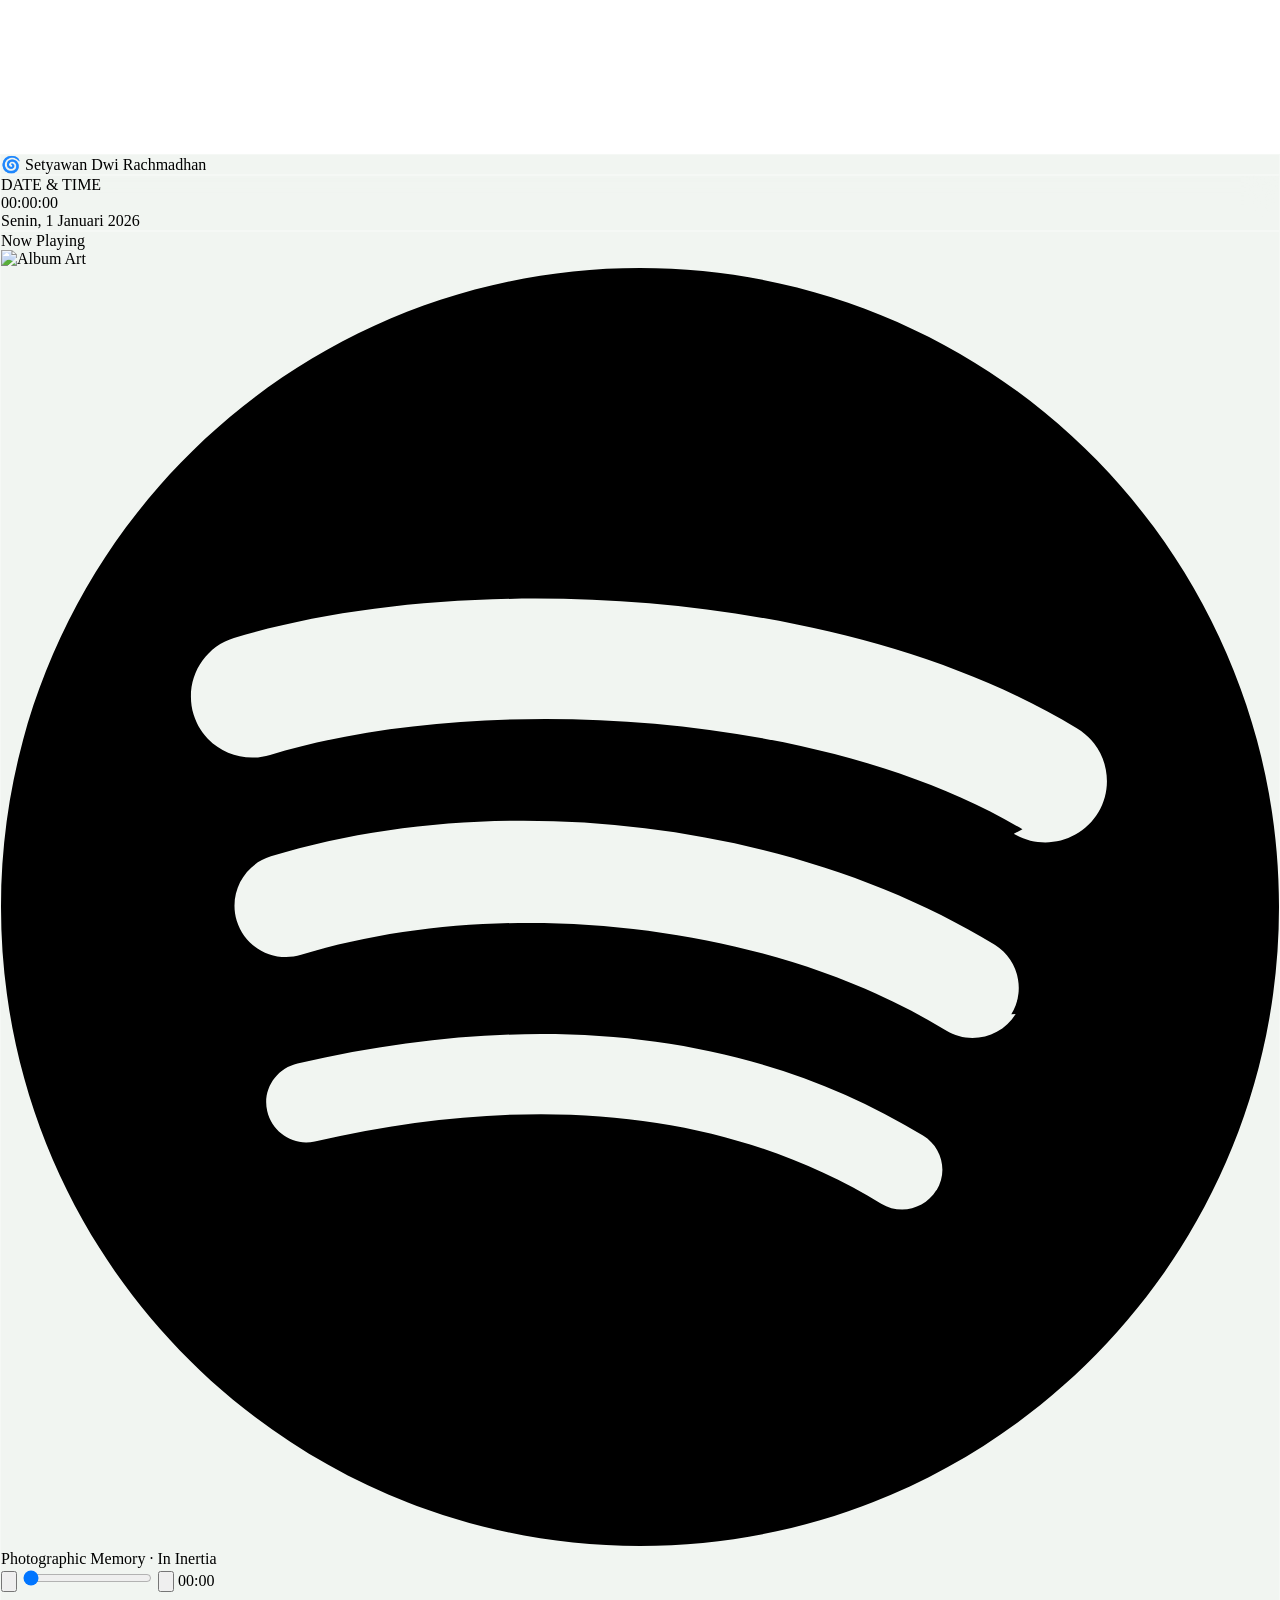
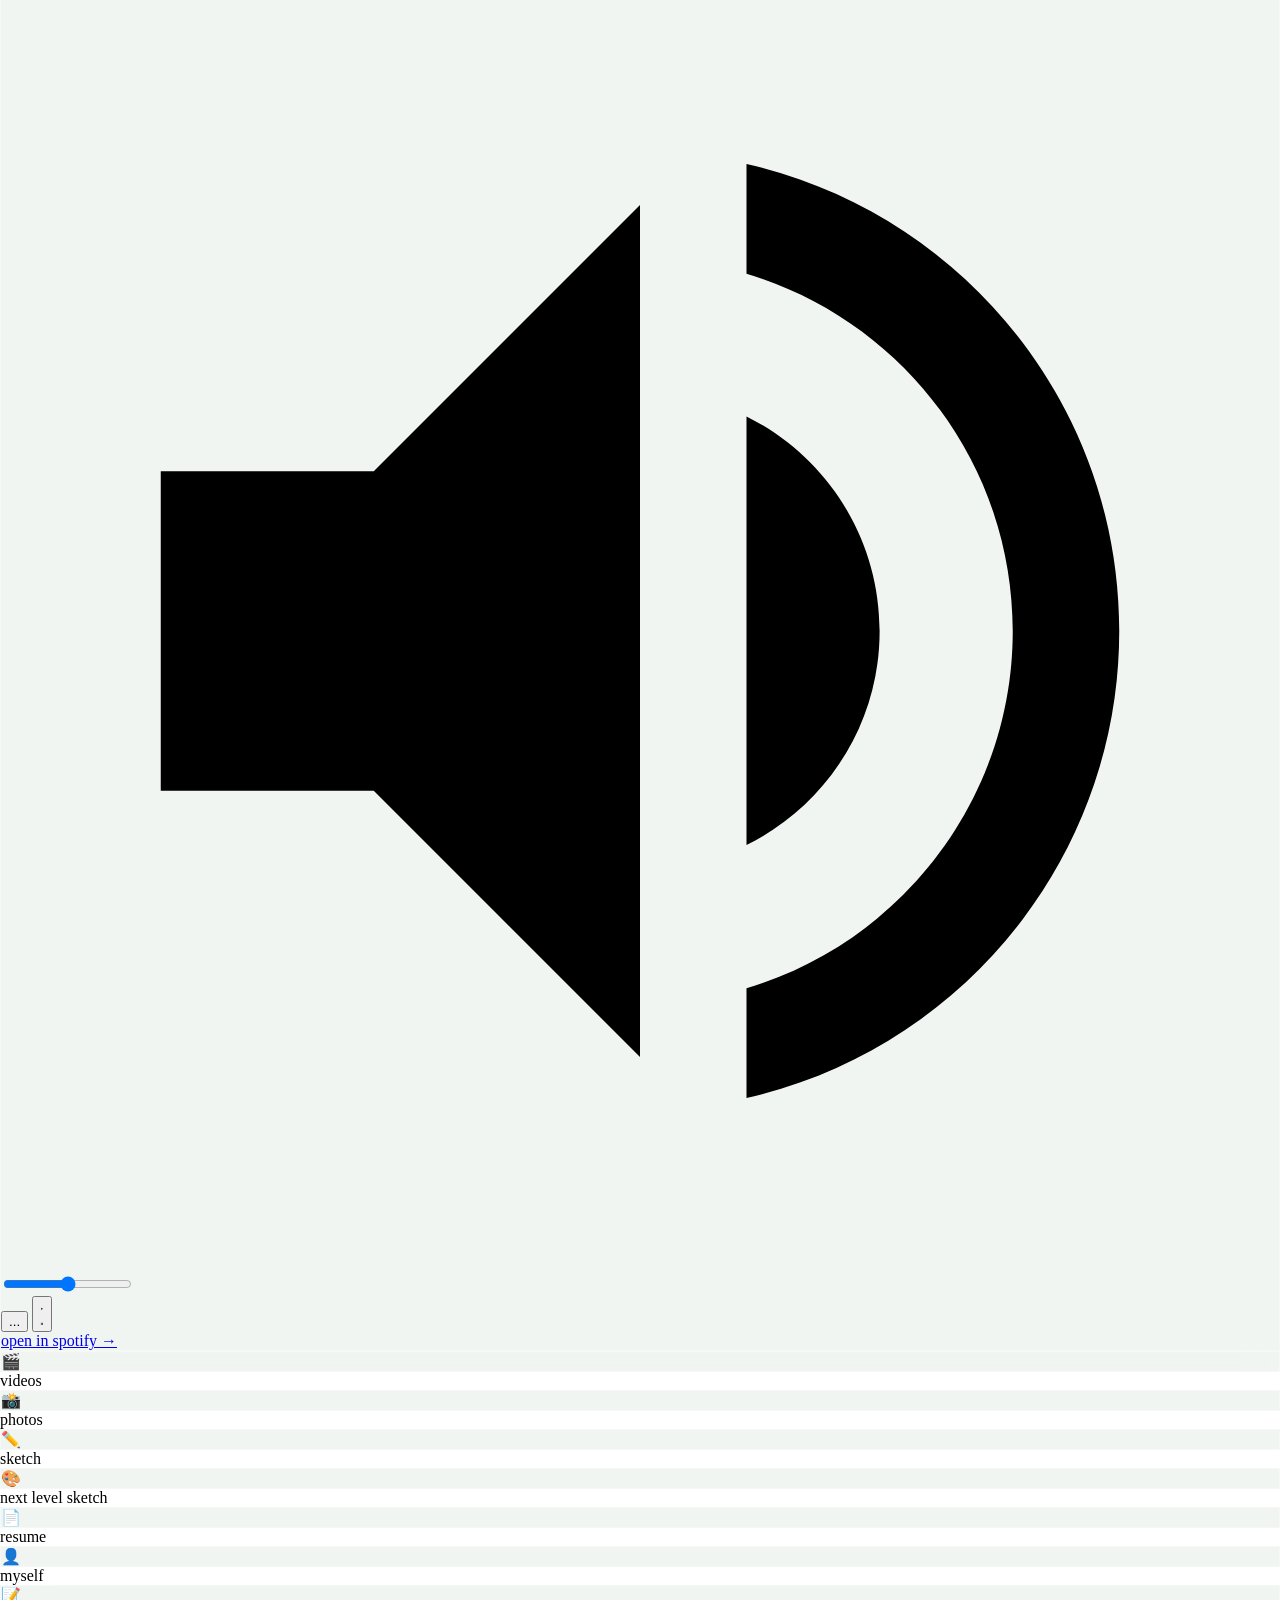
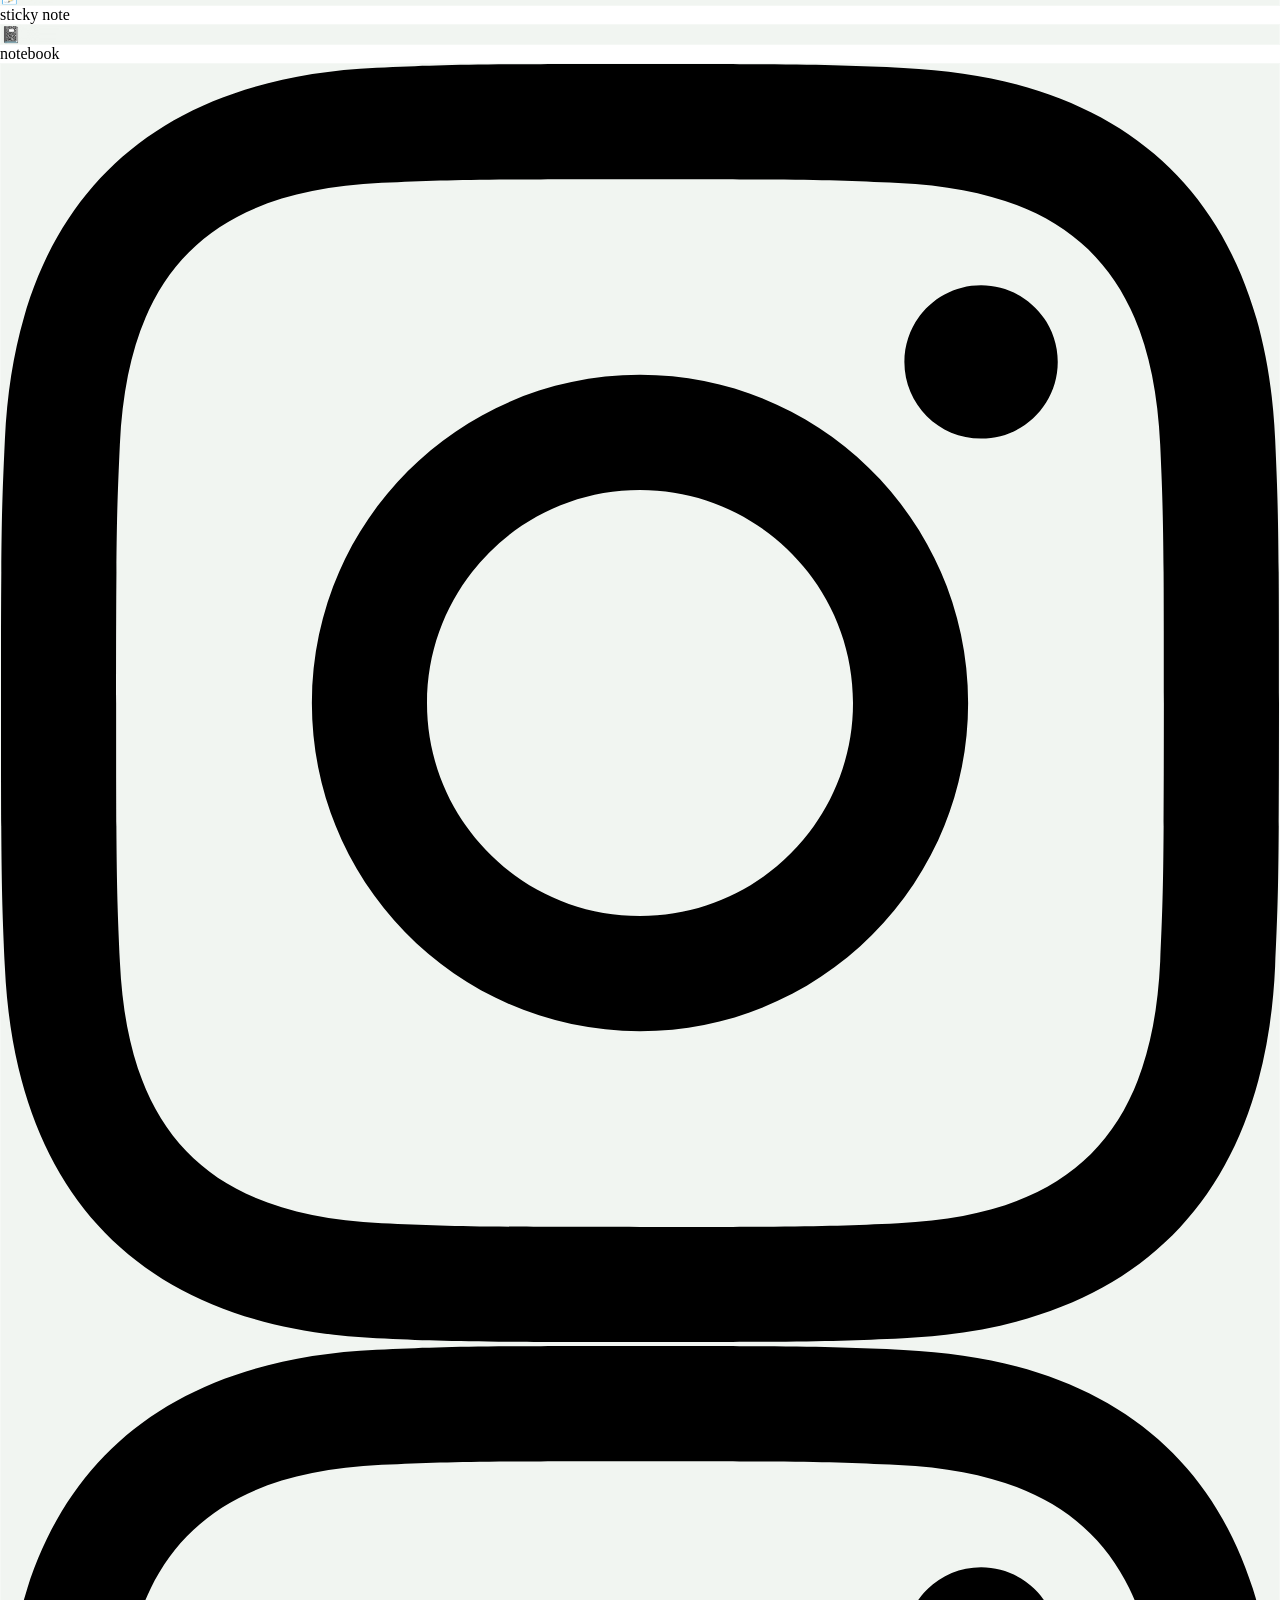
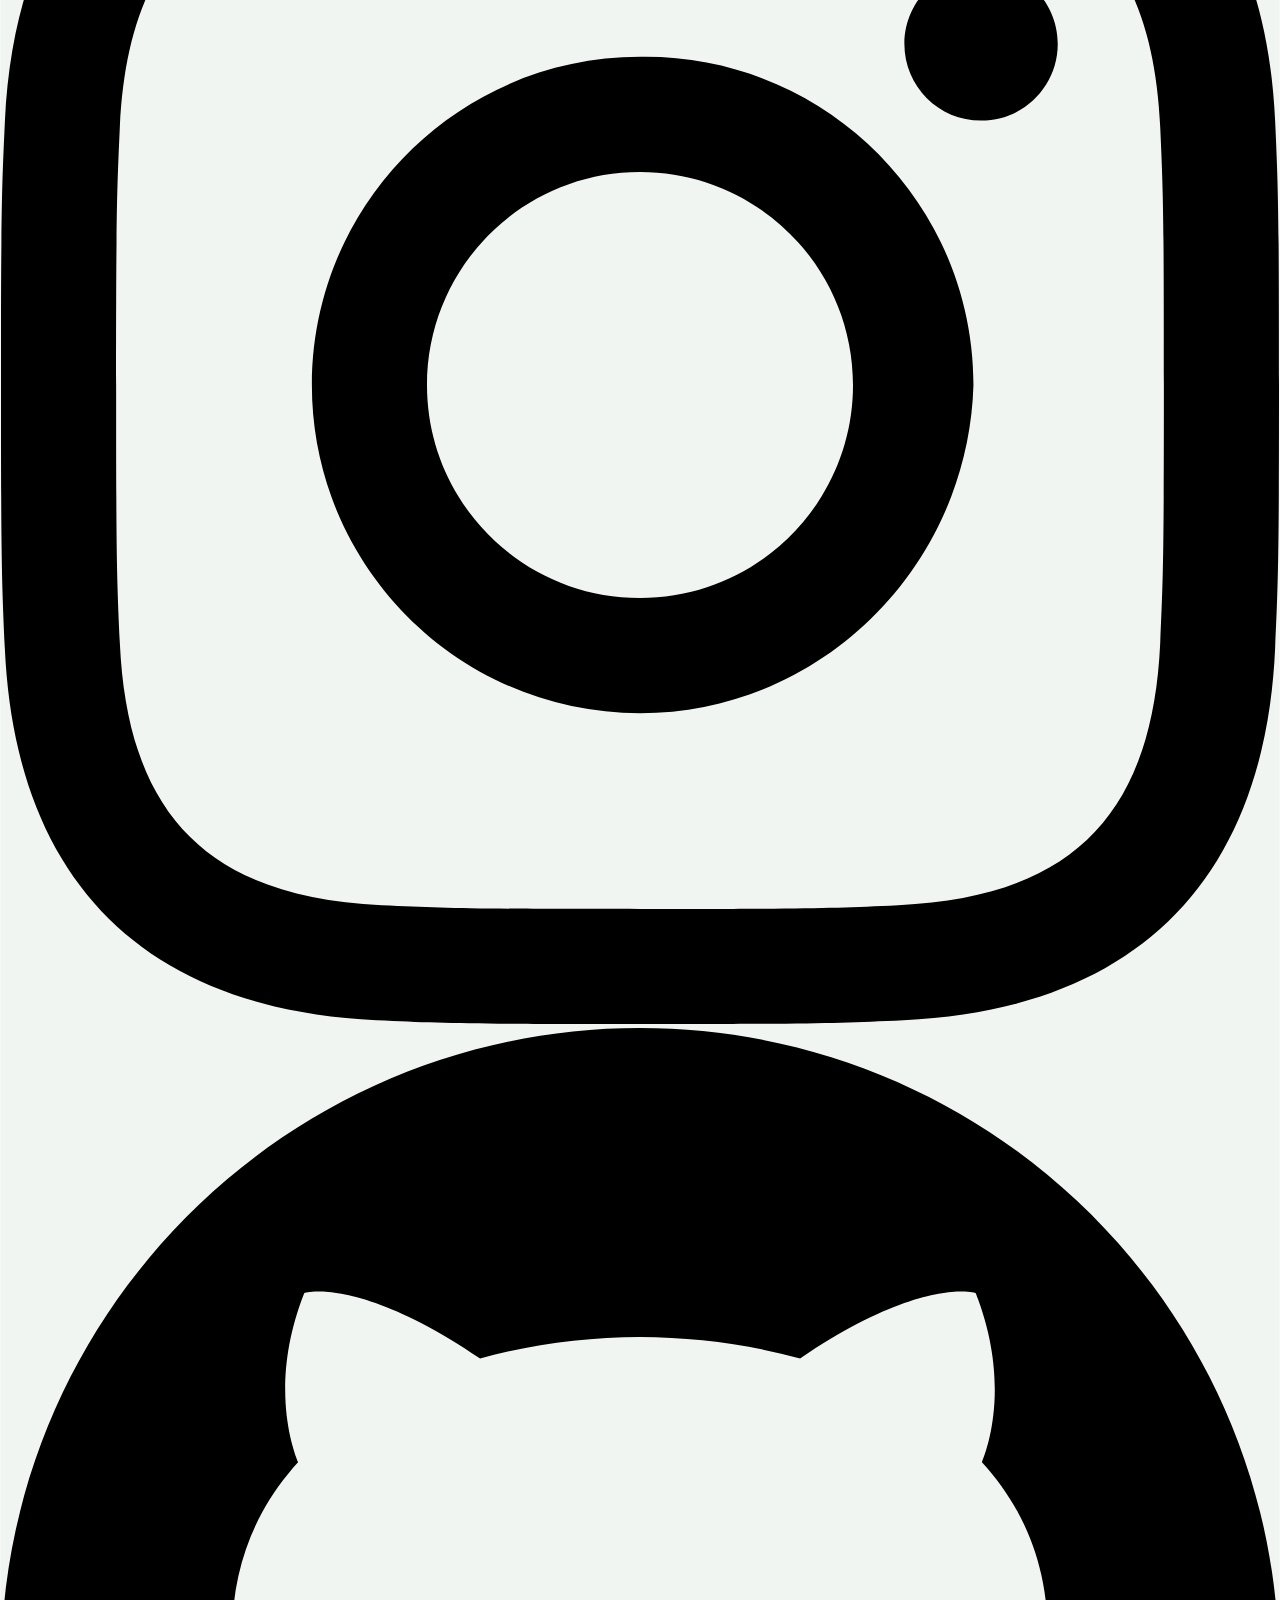
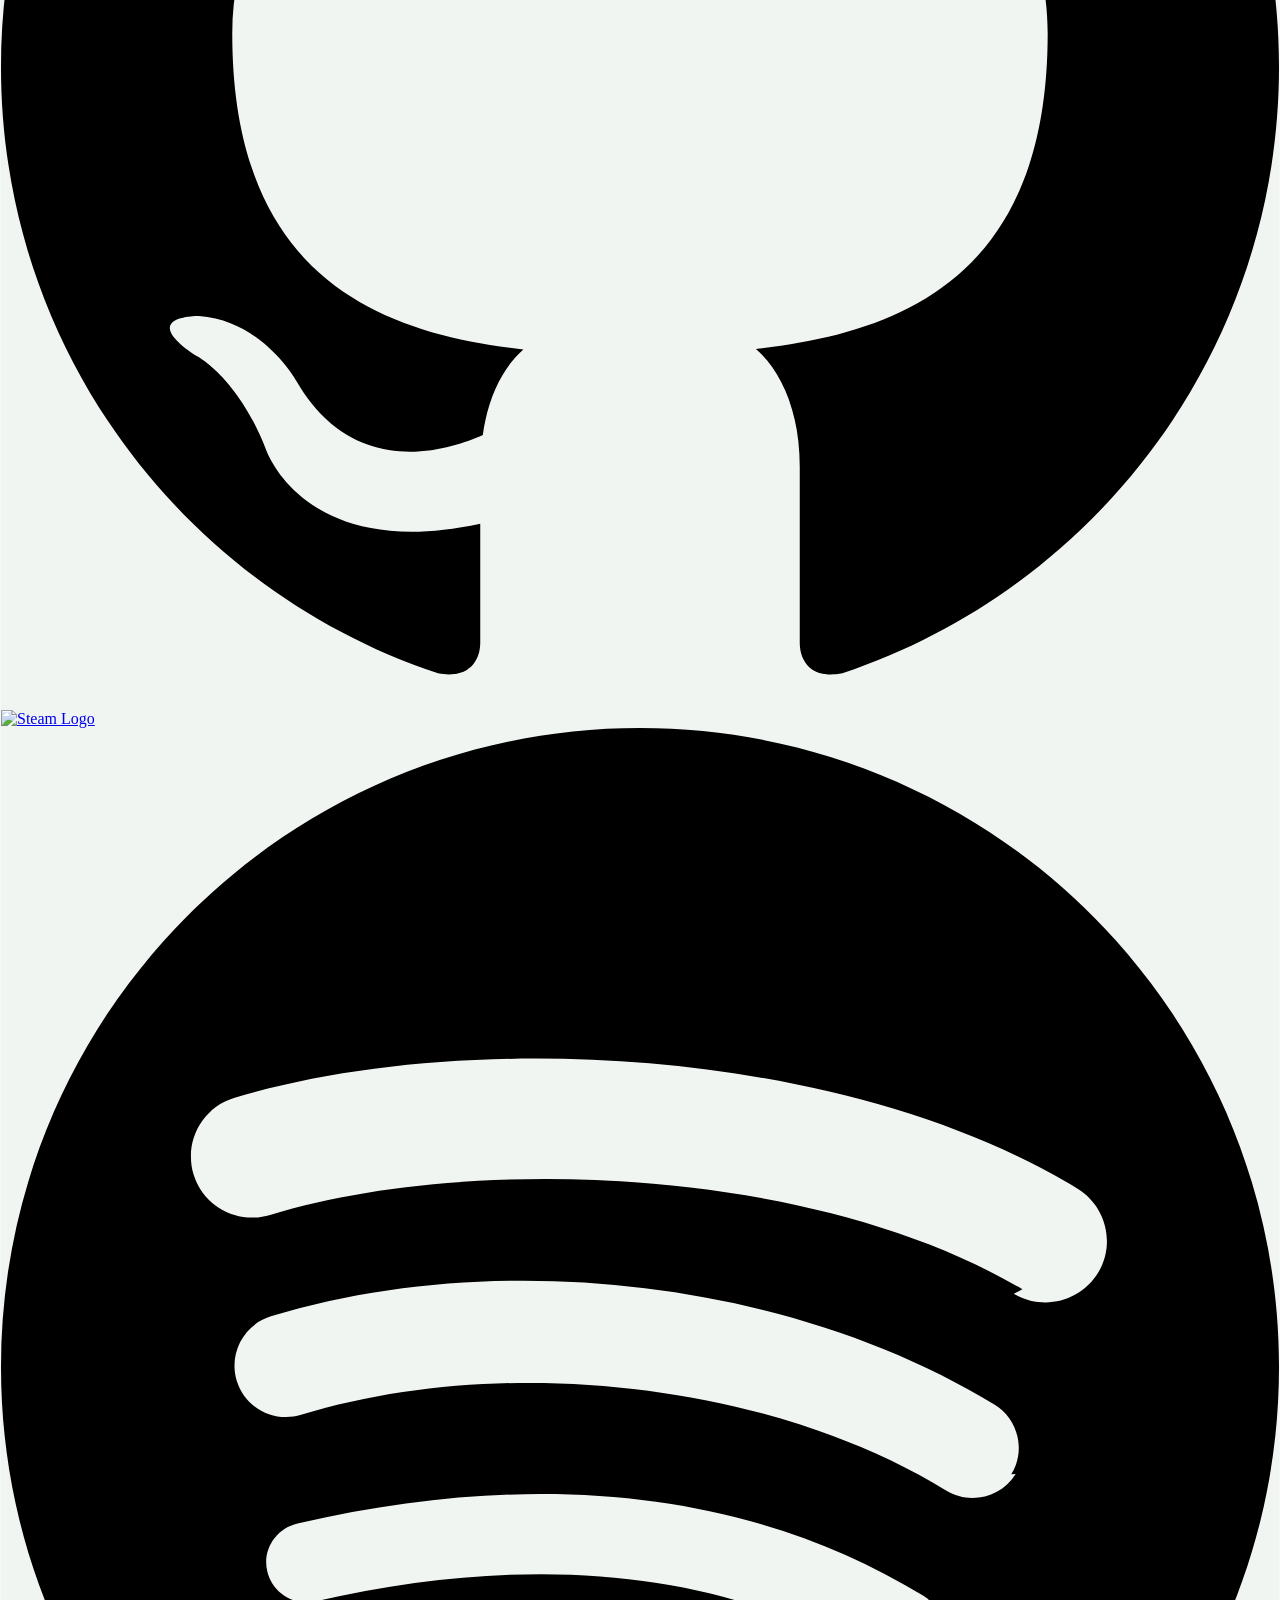
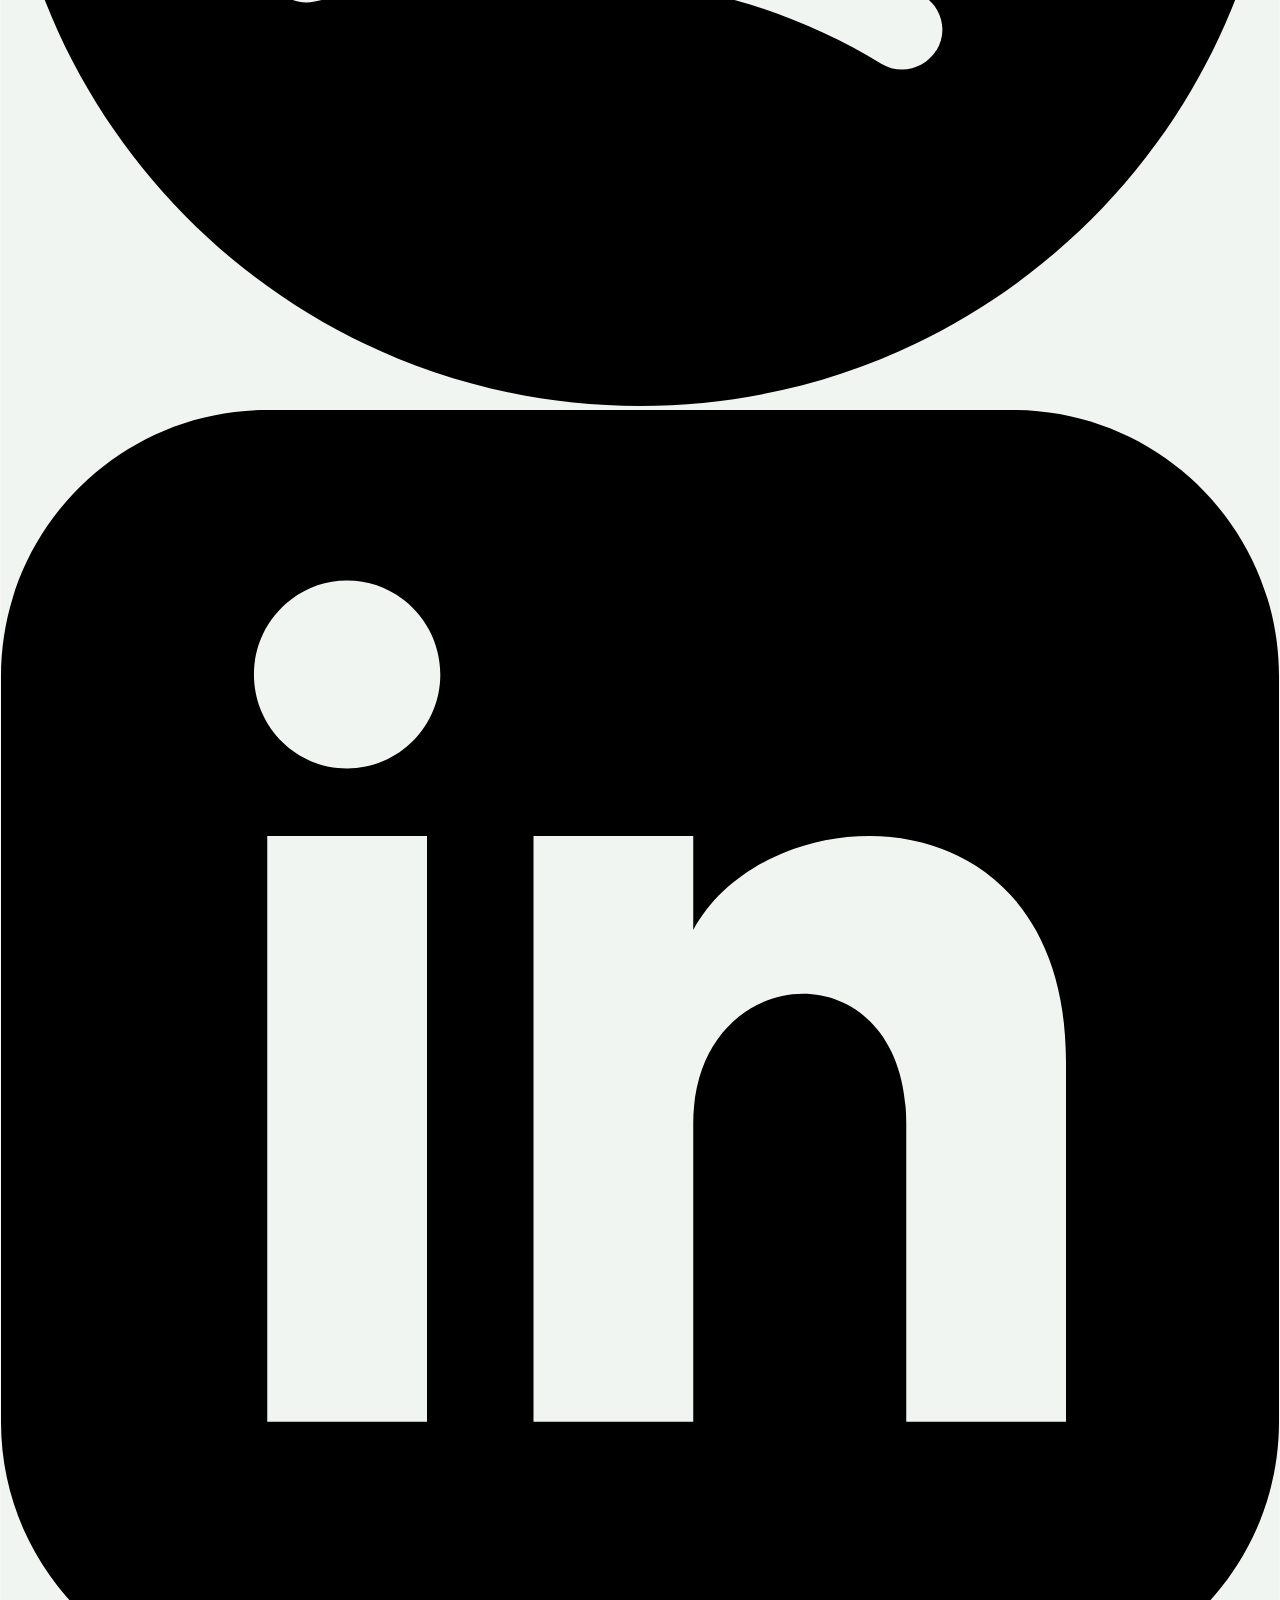
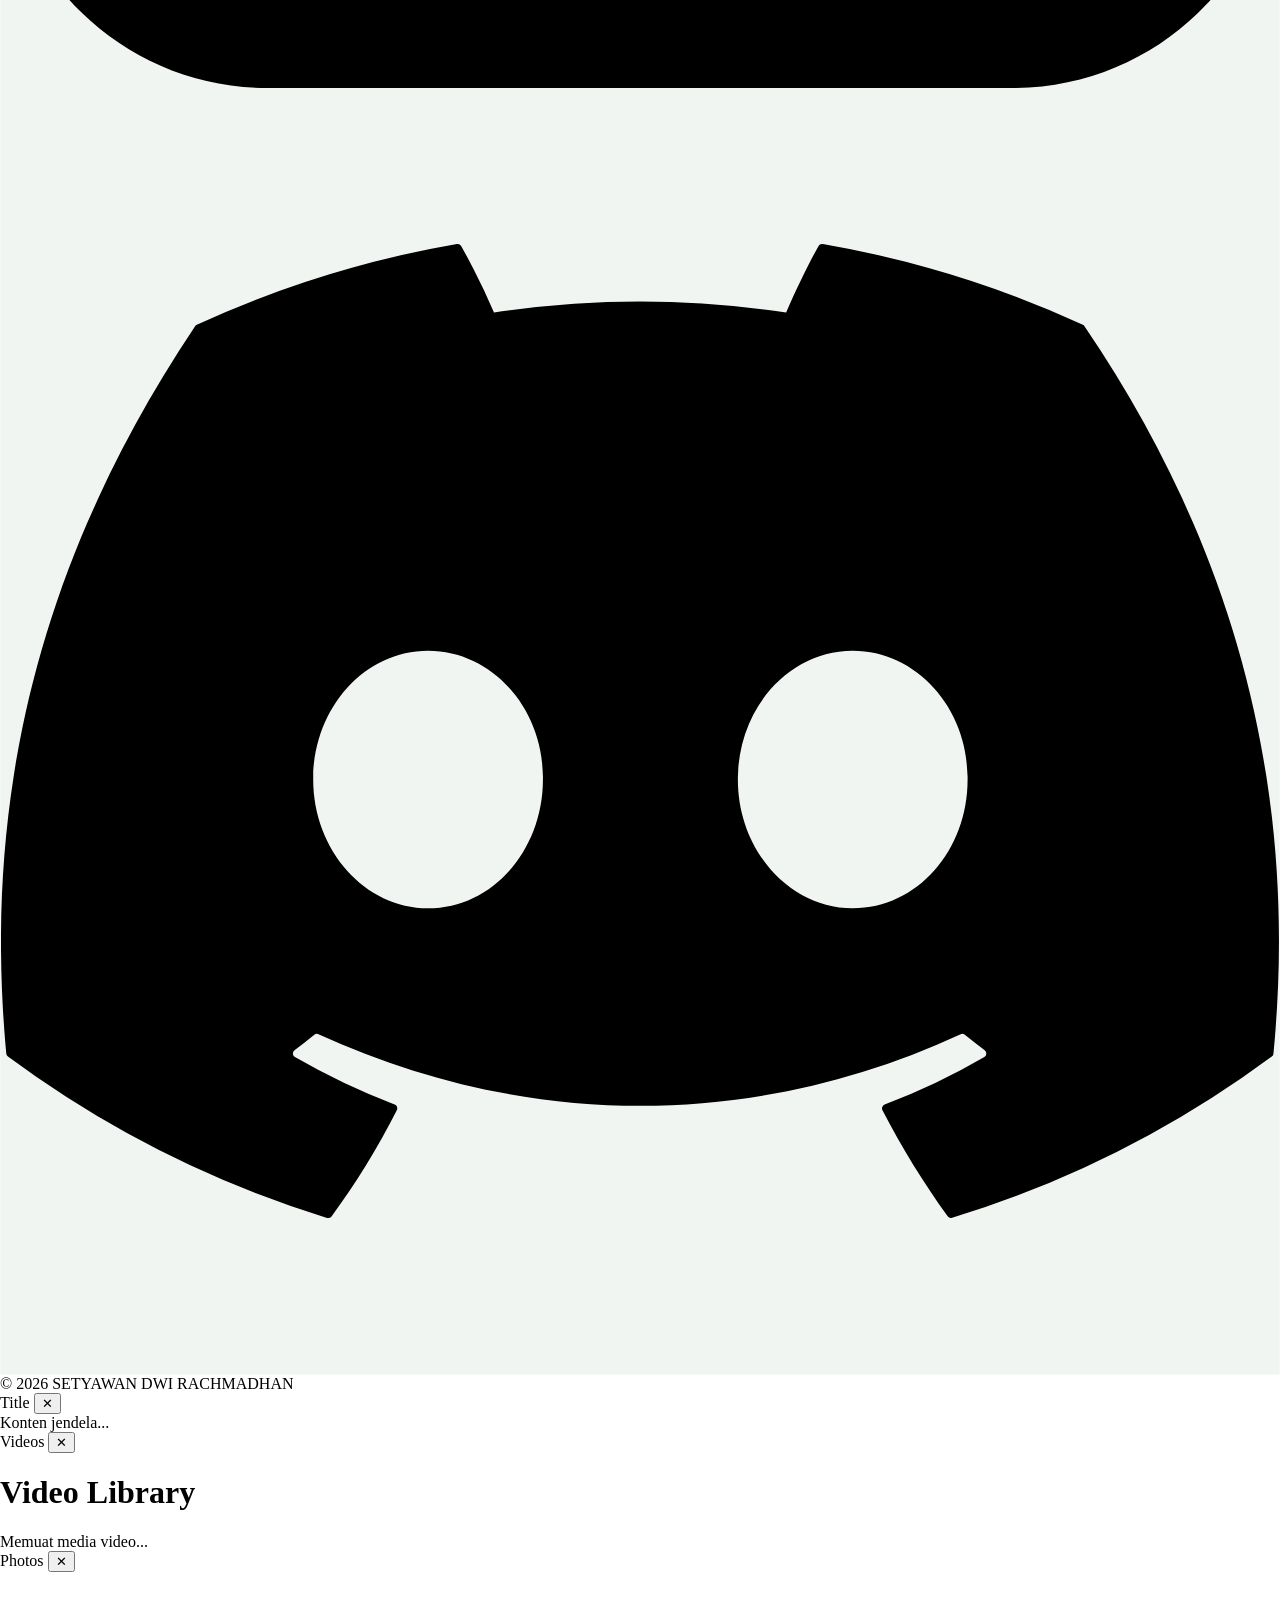
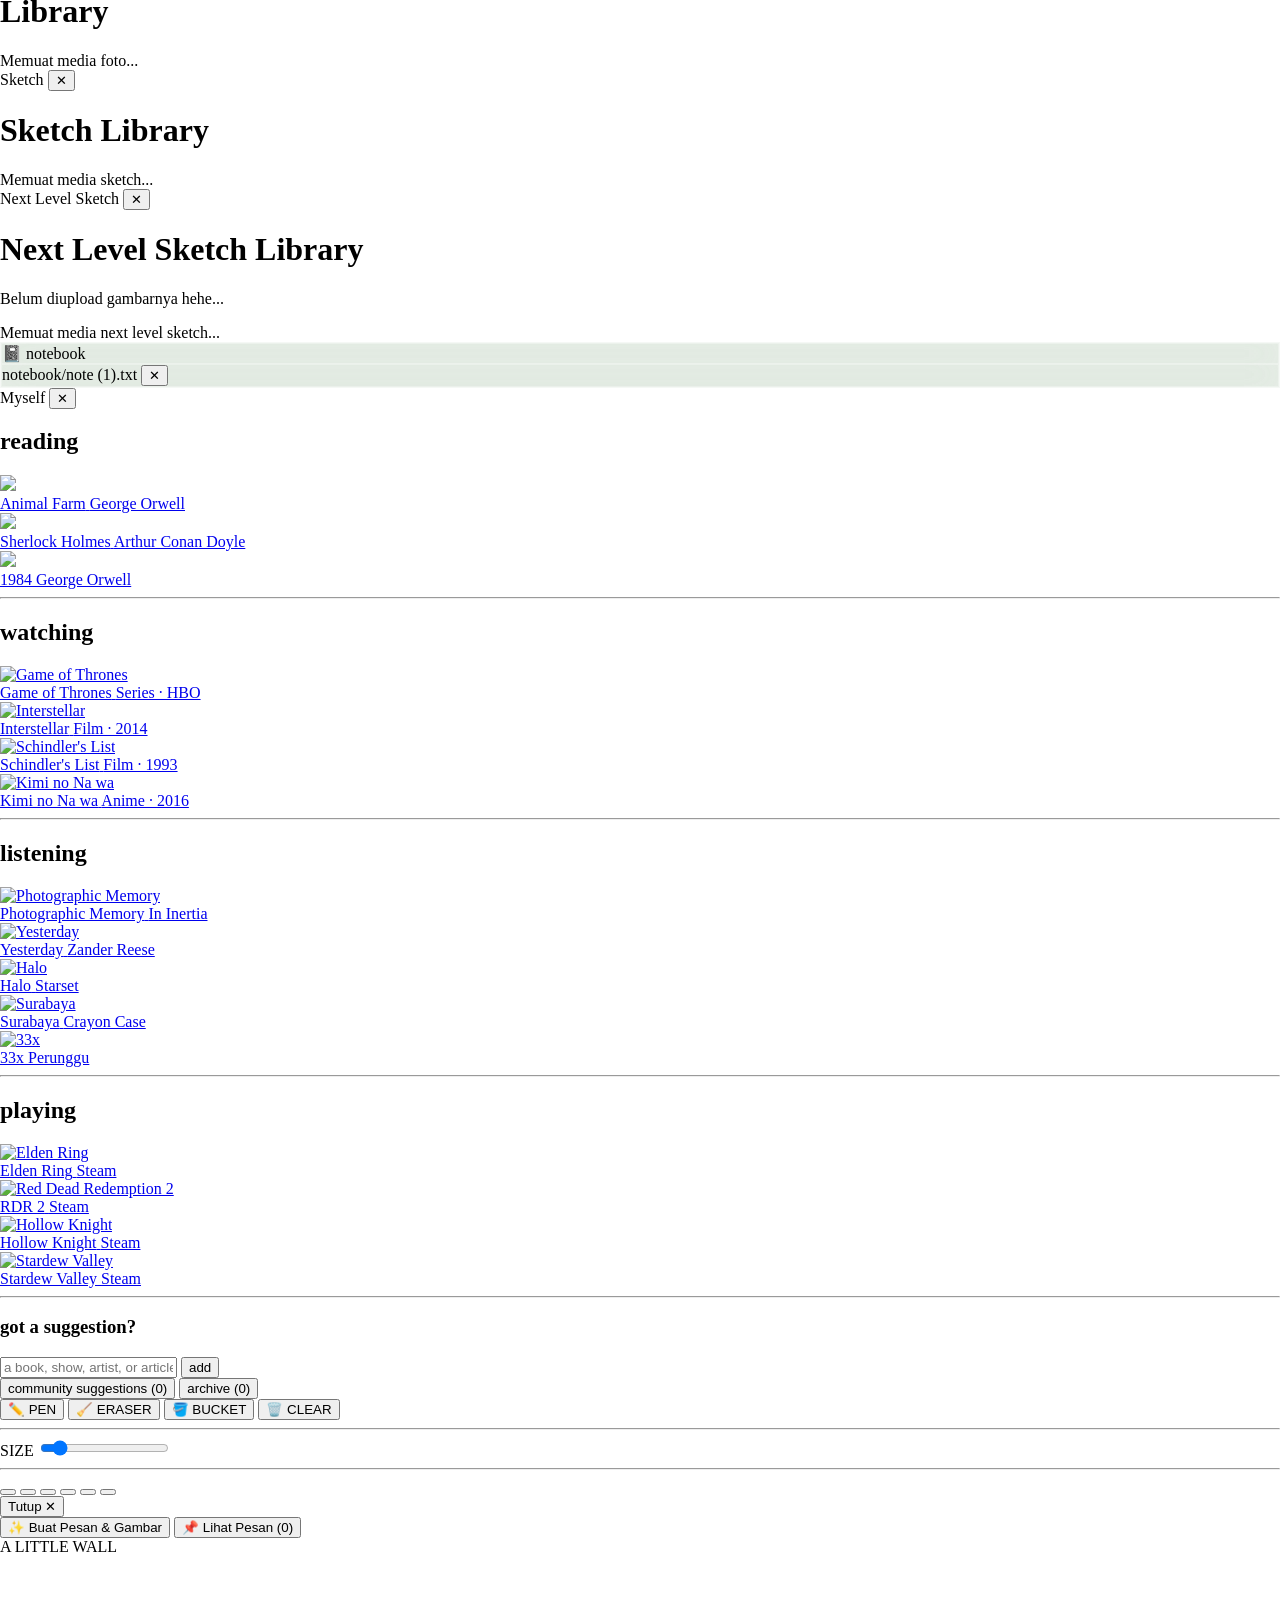
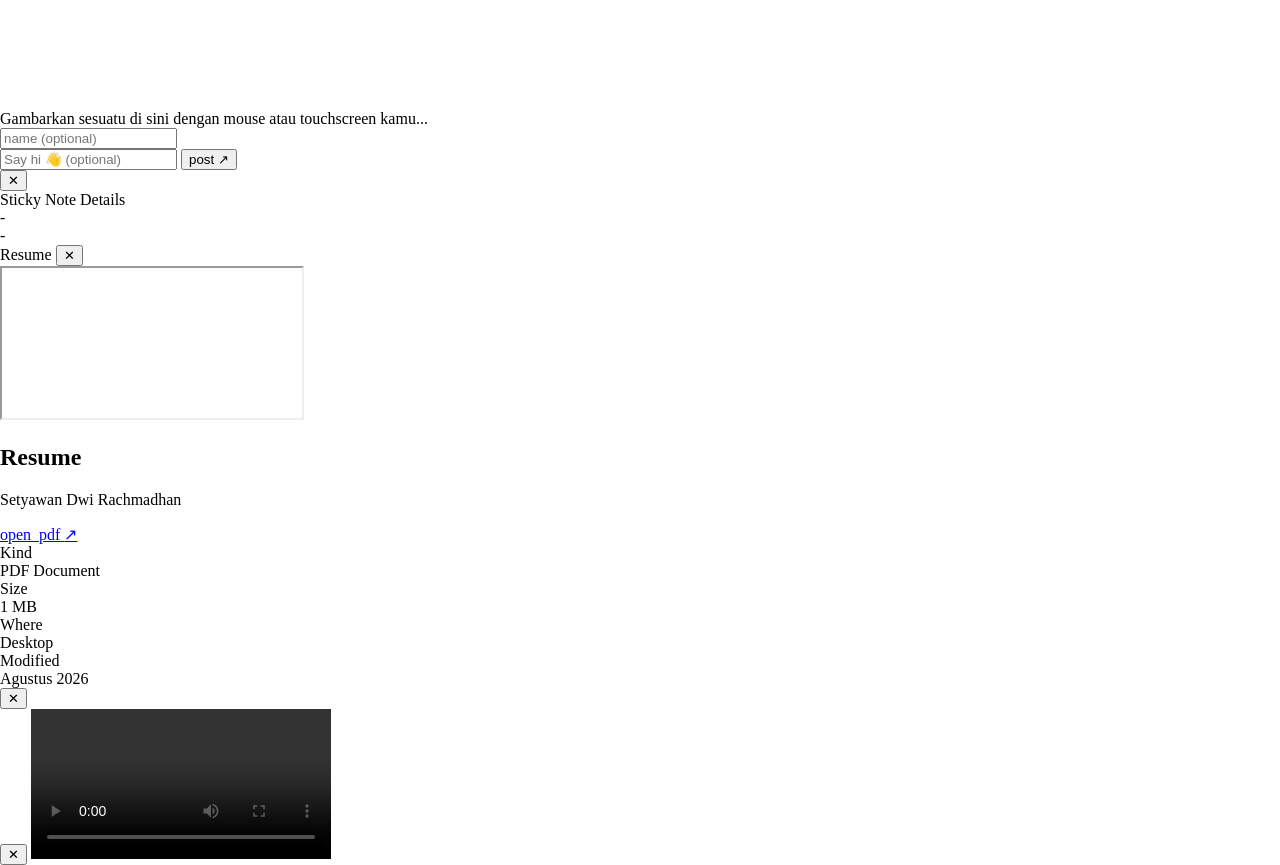
==== commit ecbc889a: "Update index.html" ====
--- a/index.html
+++ b/index.html
@@ -3,7 +3,7 @@
 <head>
     <meta charset="UTF-8">
     <meta name="viewport" content="width=device-width, initial-scale=1.0">
-    <title>Portfolio OS Style</title>
+    <title>Portfolio Setyawan</title>
     <script src="https://cdn.tailwindcss.com"></script>
     <!-- Supabase Client CDN -->
     <script src="https://cdn.jsdelivr.net/npm/@supabase/supabase-js@2"></script>
@@ -209,7 +209,7 @@
     </video>
 
     <!-- ELEMEN AUDIO UNTUK FOLDER MUSIC -->
-    <audio id="bg-audio">
+    <audio id="bg-audio" preload="auto">
         Browser Anda tidak mendukung elemen audio.
     </audio>
 
@@ -259,7 +259,7 @@
                     </div>
 
                     <!-- Title & Author Dinamis -->
-                    <div id="current-song-title" class="text-[12px] font-semibold mb-3 tracking-wide truncate">168 · Monita Tahalea</div>
+                    <div id="current-song-title" class="text-[12px] font-semibold mb-3 tracking-wide truncate">Photographic Memory · In Inertia</div>
 
                     <!-- Controls Section -->
                     <div class="flex items-center justify-between">
@@ -850,7 +850,7 @@
 
     <!-- MODAL LIGHTBOX PREVIEW VIDEO -->
     <div id="video-viewer-modal" class="fixed inset-0 bg-black/80 backdrop-blur-md z-[60] flex items-center justify-center hidden p-6" onclick="closeVideoViewer()">
-        <div class="relative max-w-4xl max-h-full flex flex-col items-center w-full" onclick="event.stopPropagation()">
+        <div class="root relative max-w-4xl max-h-full flex flex-col items-center w-full" onclick="event.stopPropagation()">
             <button onclick="closeVideoViewer()" class="absolute -top-10 right-0 text-white text-2xl font-bold hover:text-gray-300 cursor-pointer z-10">✕</button>
             <video id="viewer-video" src="" controls class="max-w-full max-h-[80vh] rounded-lg shadow-2xl object-contain border border-white/20"></video>
         </div>
@@ -898,8 +898,8 @@
         // KONTROL PLAYLIST & PEMUTAR MUSIK
         // -----------------------------------------------------------
         const playlist = [
+            { title: "Photographic Memory", artist: "In Inertia", file: "music/music (2).mp3" },
             { title: "168", artist: "Monita Tahalea", file: "music/music (1).mp3" },
-            { title: "Photographic Memory", artist: "In Inertia", file: "music/music (2).mp3" },
             { title: "summersong", artist: "Miyolophone", file: "music/music (3).mp3" },
             { title: "Heals", artist: "Girl and Her Bad Mood", file: "music/music (4).mp3" },
             { title: "Surabaya", artist: "Crayon Case", file: "music/music (5).mp3" },
@@ -1021,6 +1021,25 @@
         });
 
         loadSong(0);
+
+        // Auto-play music with fallback interaction listener for browser autoplay policies
+        window.addEventListener('DOMContentLoaded', () => {
+            audio.volume = volSlider.value;
+            playAudio();
+            
+            // Fallback: if browser blocks autoplay, start playing on first user interaction anywhere on the page
+            const triggerAutoplay = () => {
+                if (!isPlaying) {
+                    playAudio();
+                }
+                window.removeEventListener('click', triggerAutoplay);
+                window.removeEventListener('keydown', triggerAutoplay);
+                window.removeEventListener('touchstart', triggerAutoplay);
+            };
+            window.addEventListener('click', triggerAutoplay);
+            window.addEventListener('keydown', triggerAutoplay);
+            window.addEventListener('touchstart', triggerAutoplay);
+        });
 
         // -----------------------------------------------------------
         // FUNGSI NOTEBOOK & JENDELA UMUM
@@ -1664,7 +1683,6 @@
                 };
 
                 item.onclick = () => openVideoViewer(videoPath);
-                grid.appendChild(item);
             }
             setTimeout(() => { loading.style.display = 'none'; }, 2500);
         }
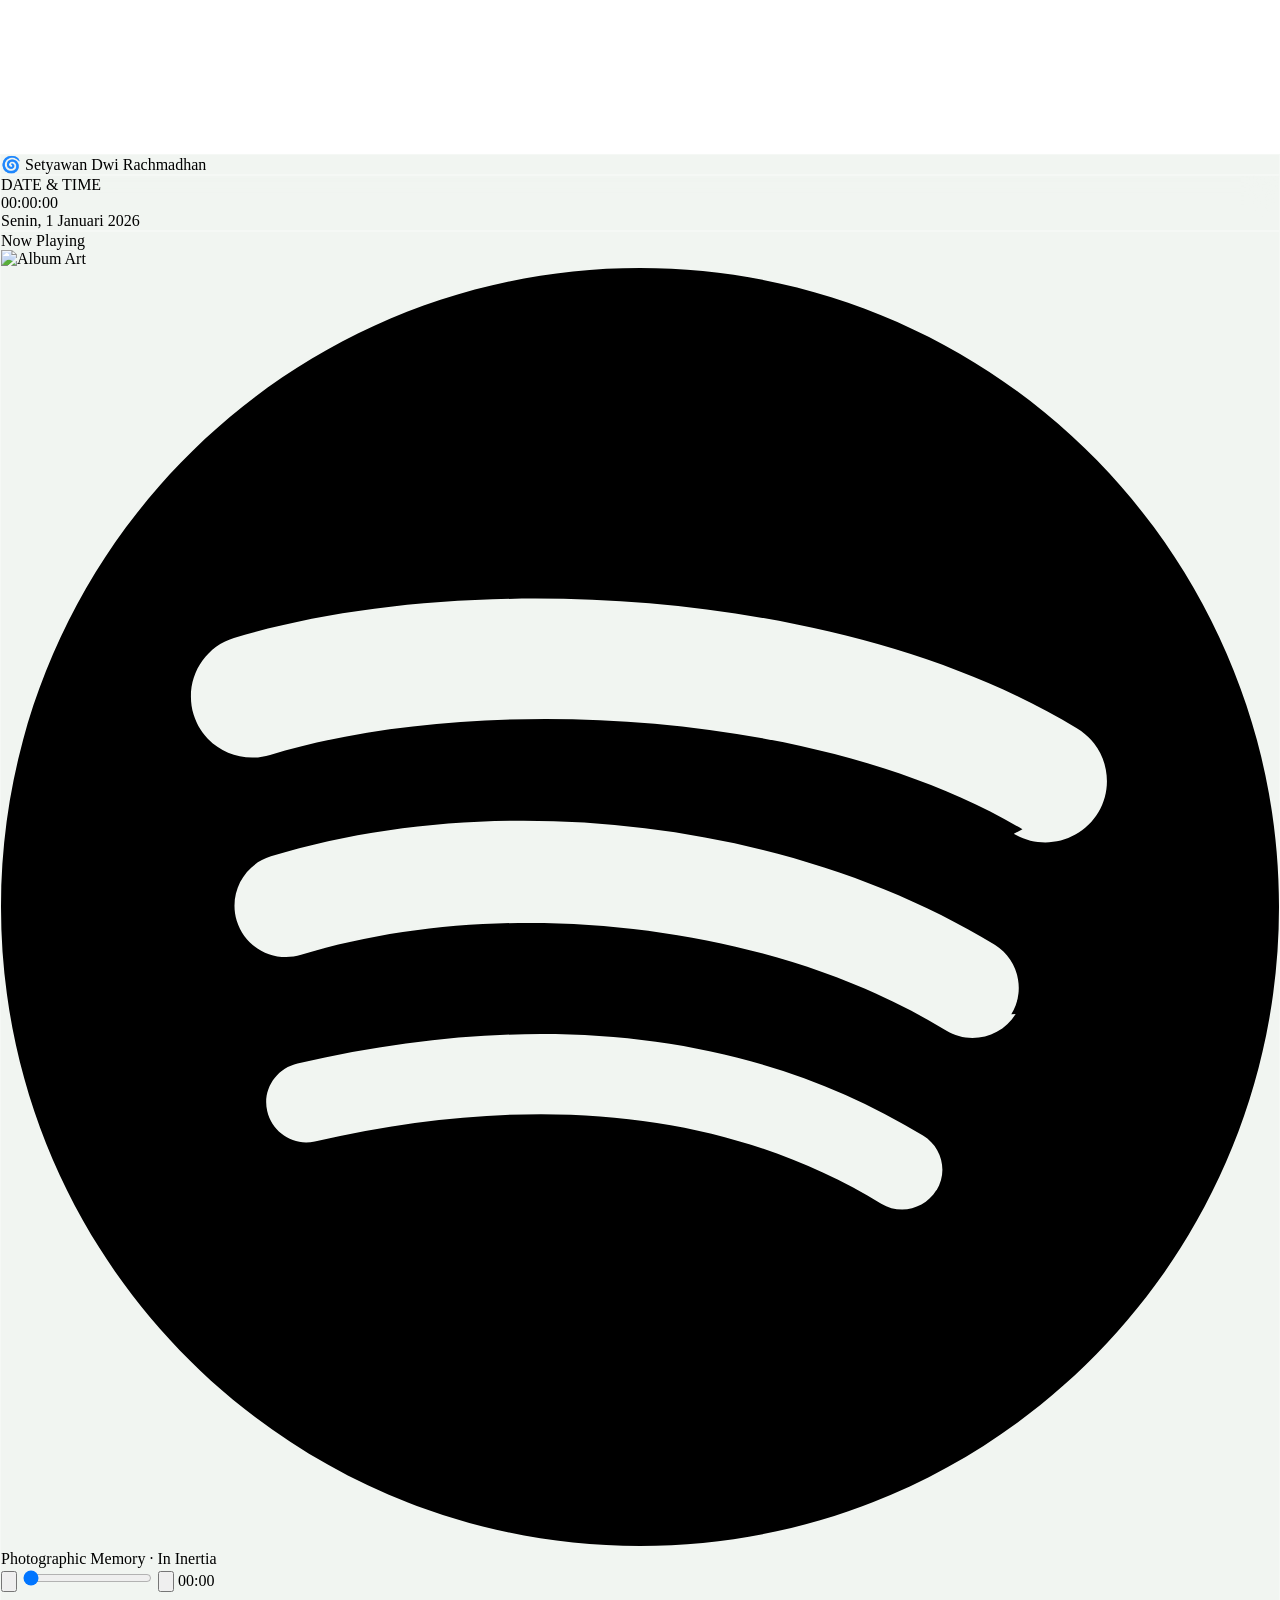
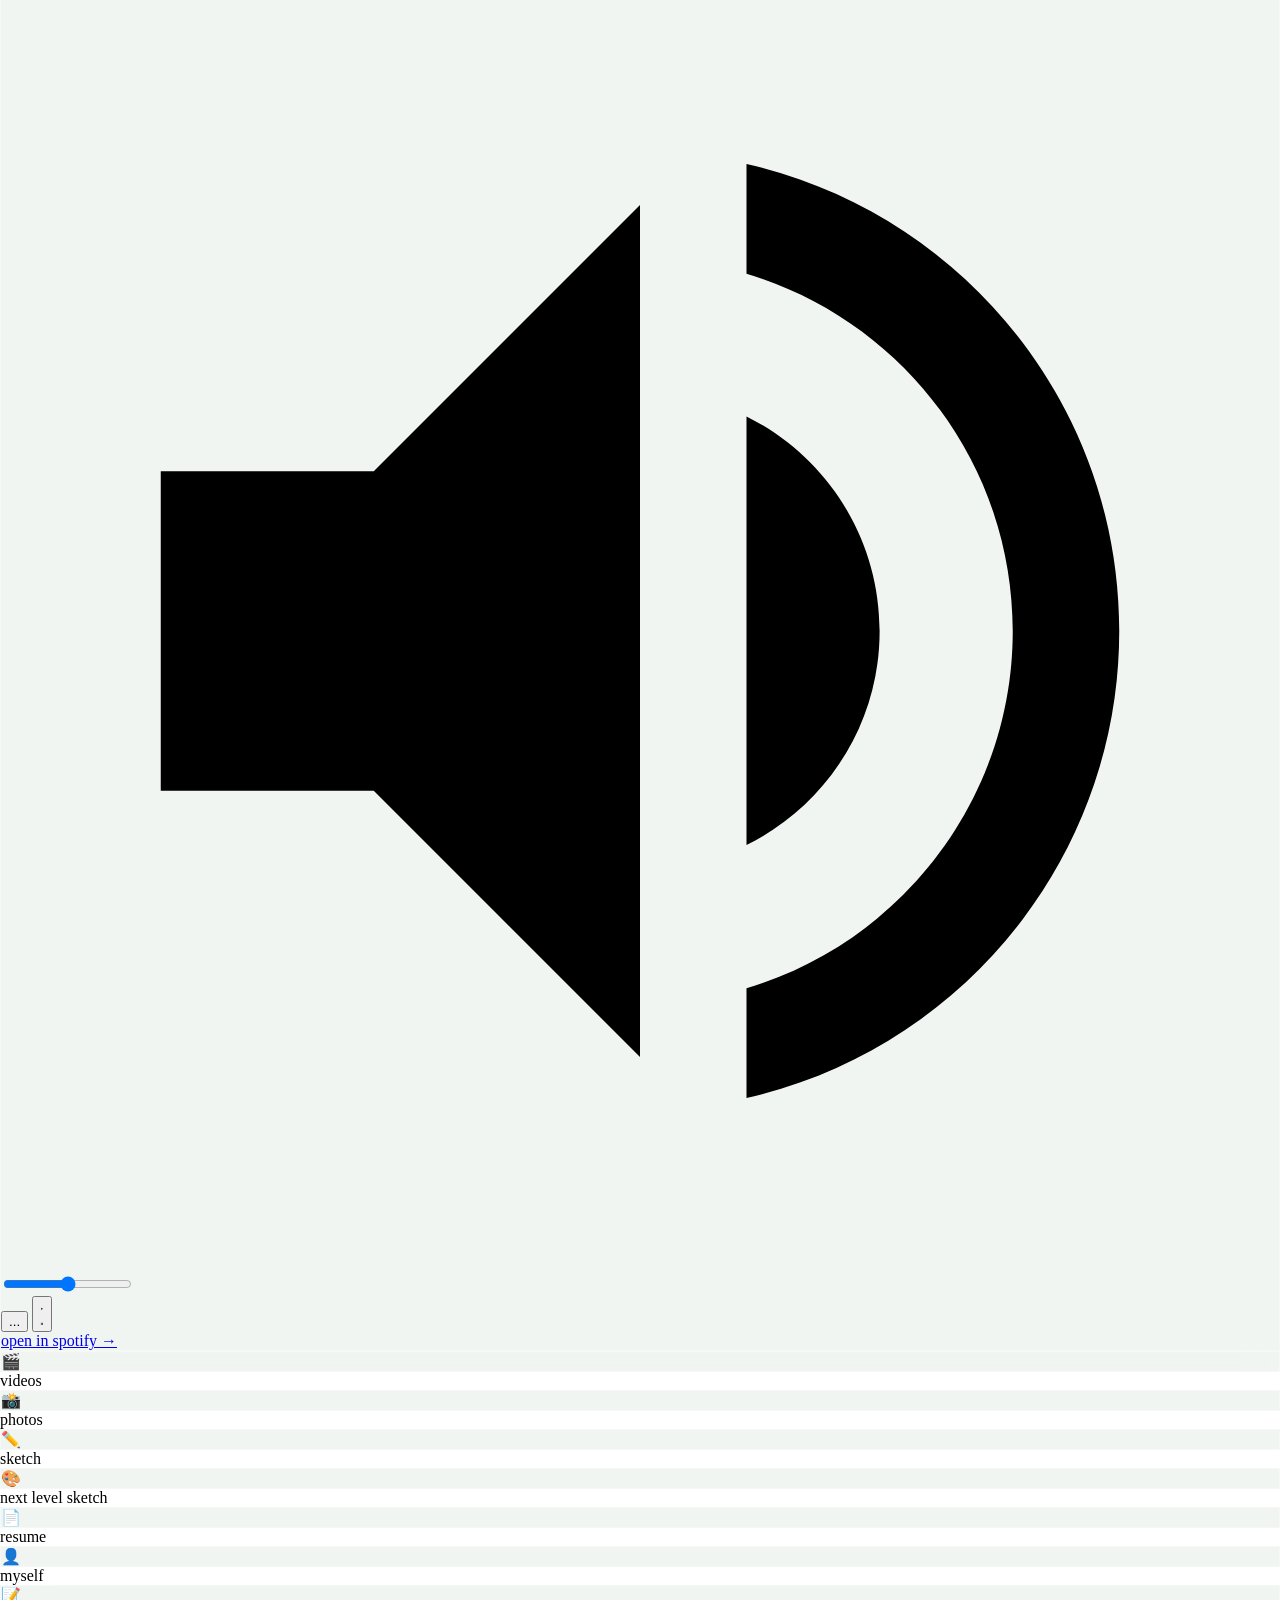
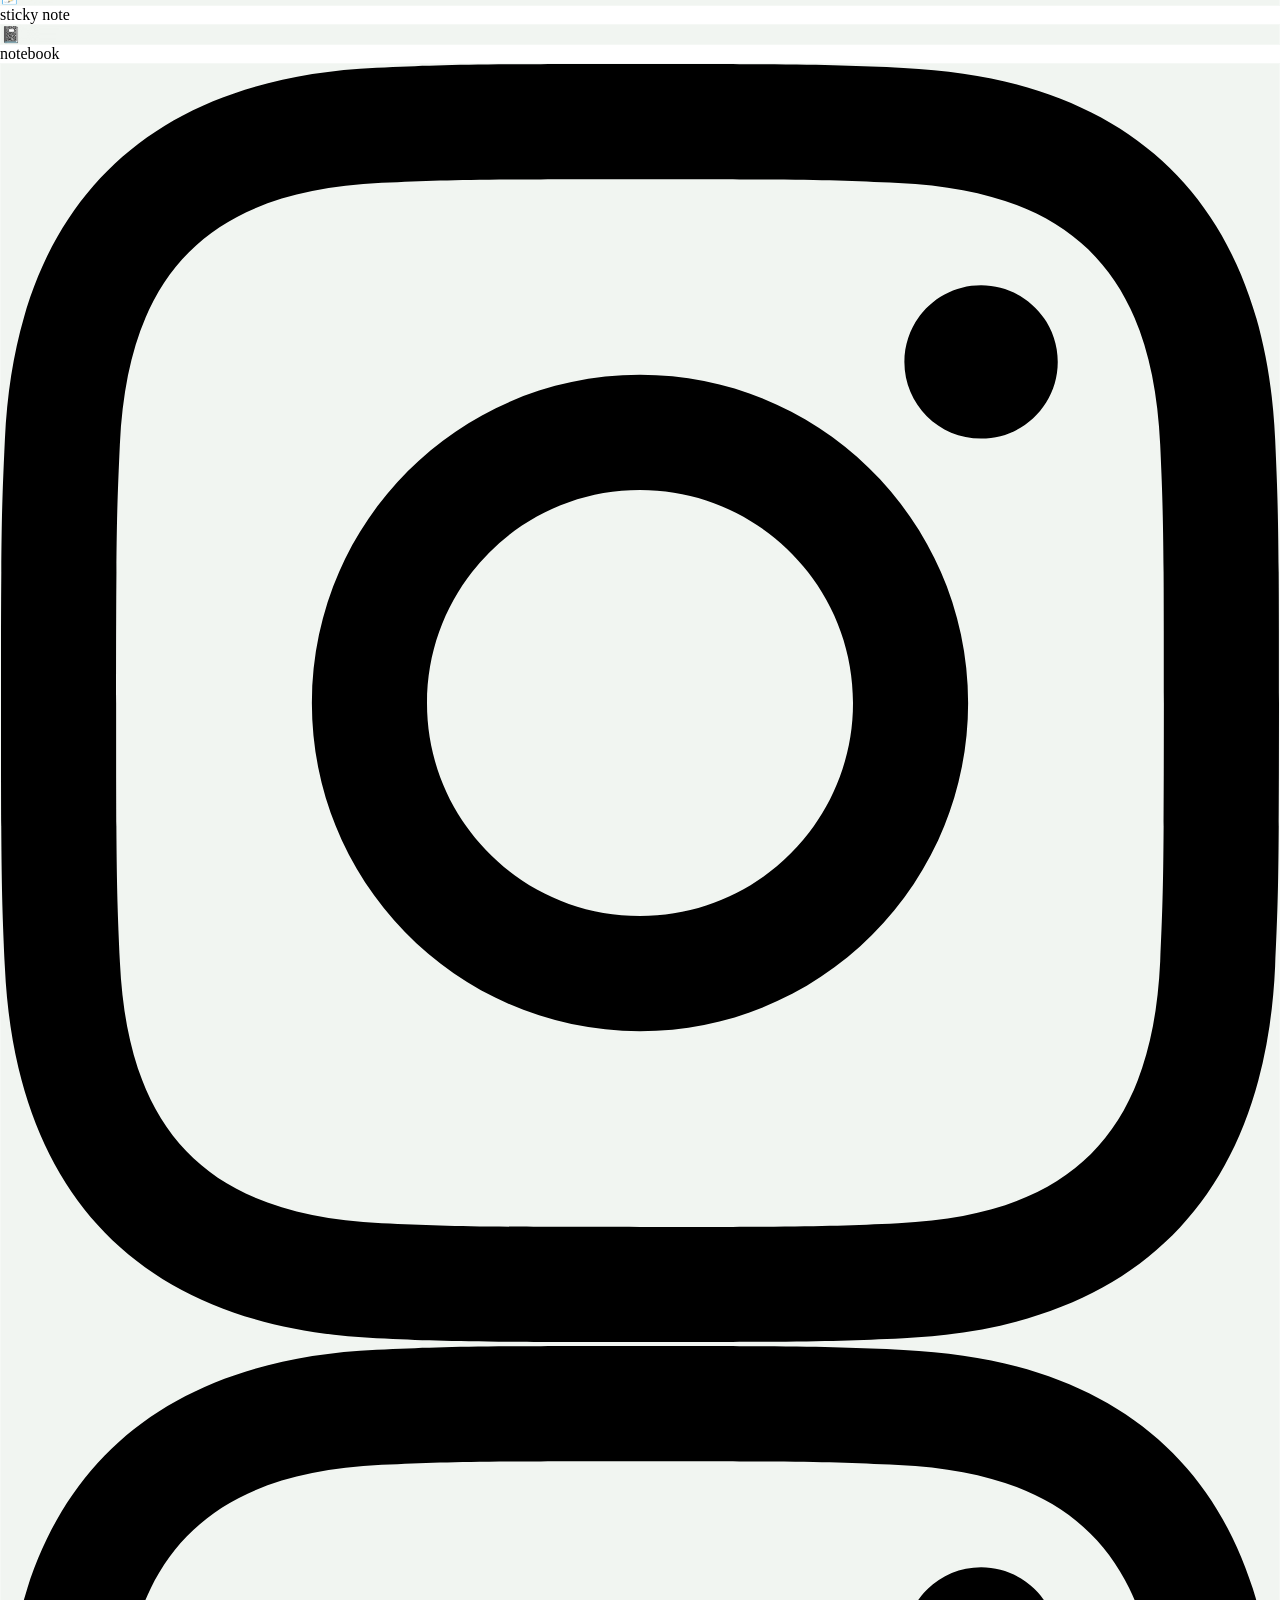
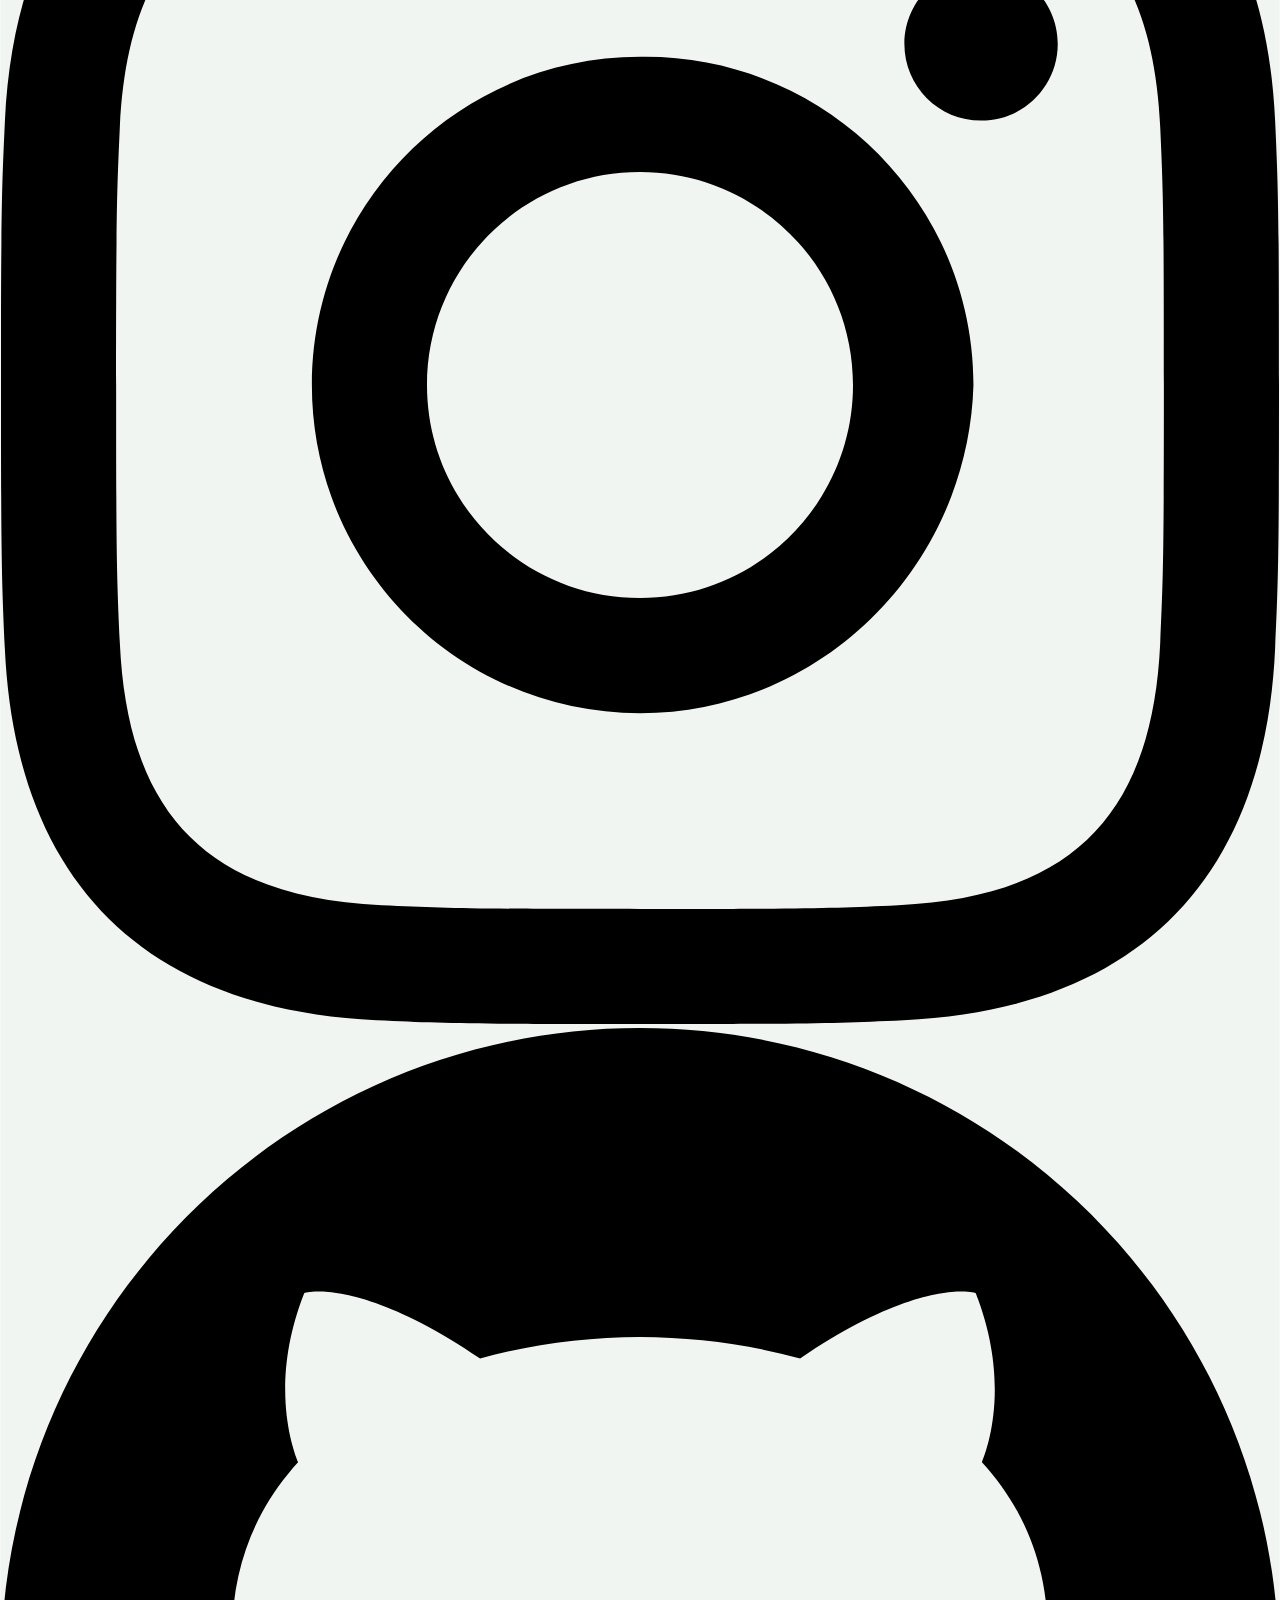
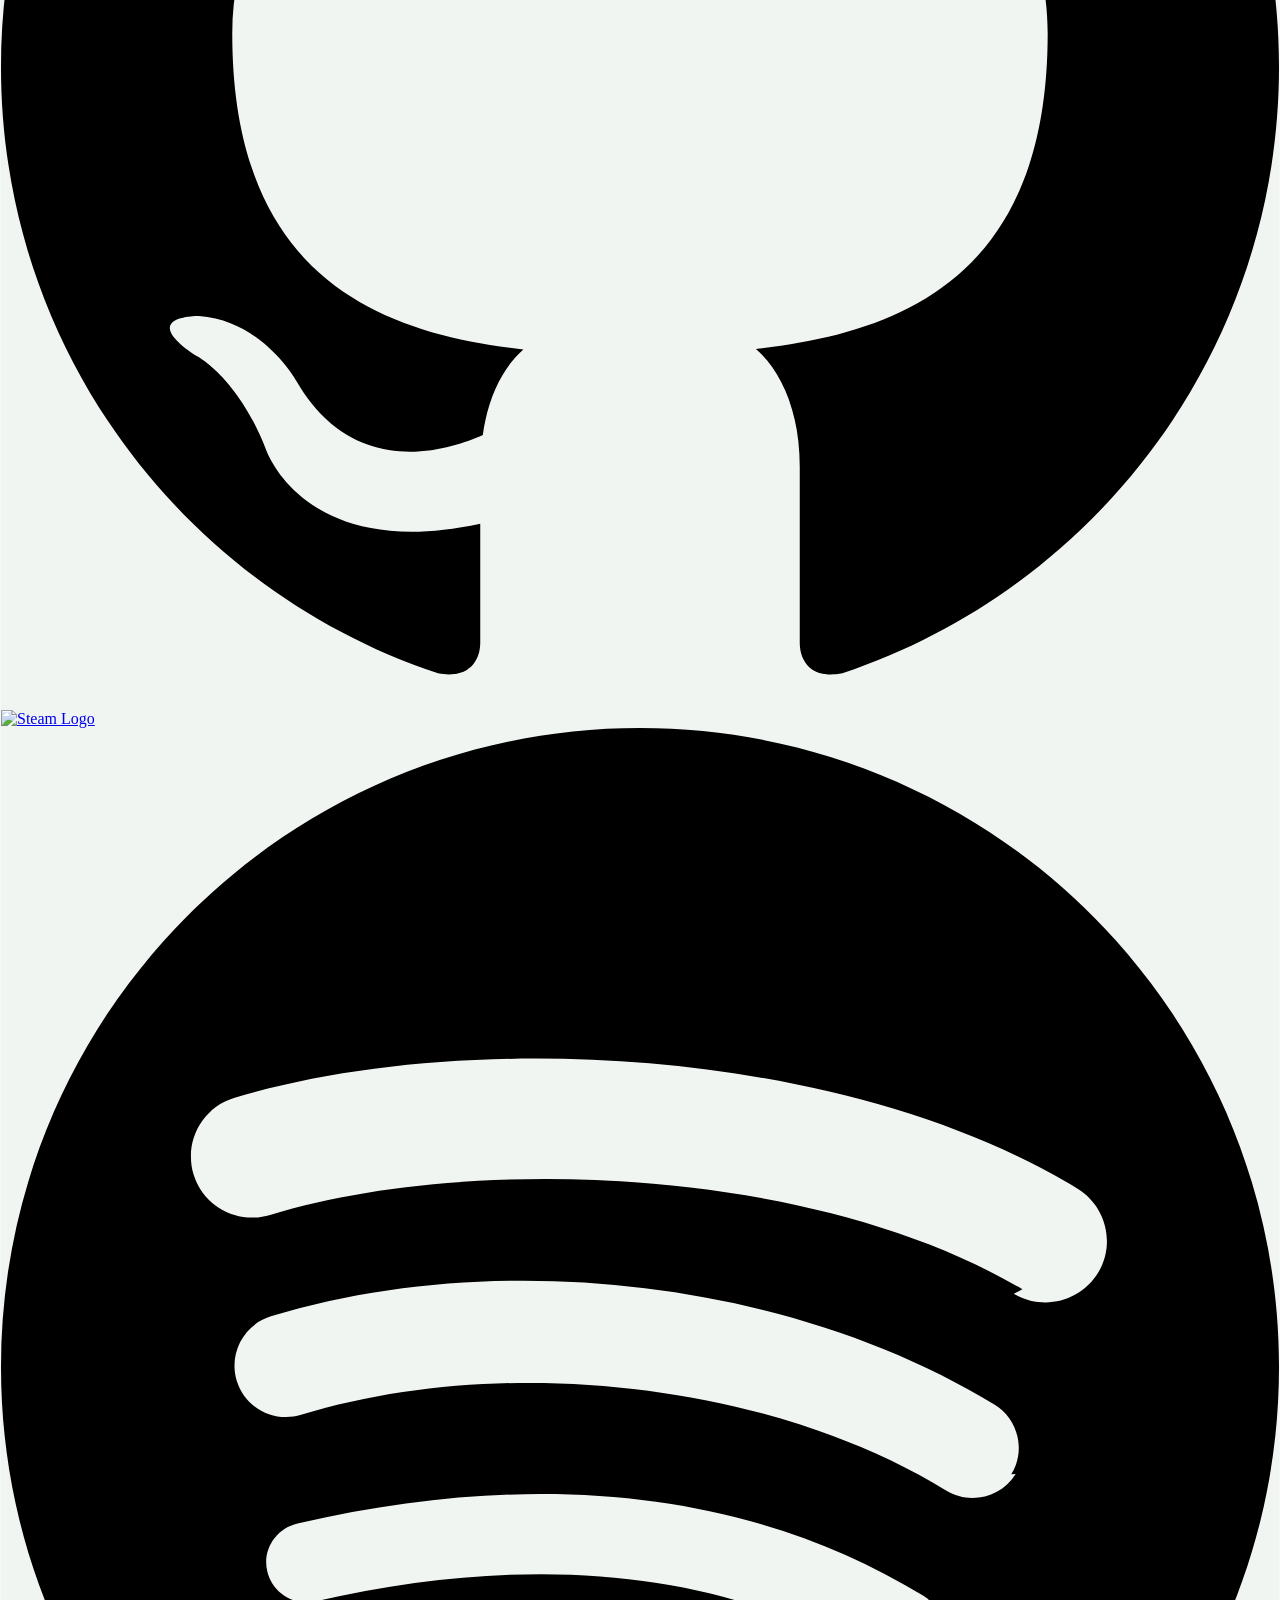
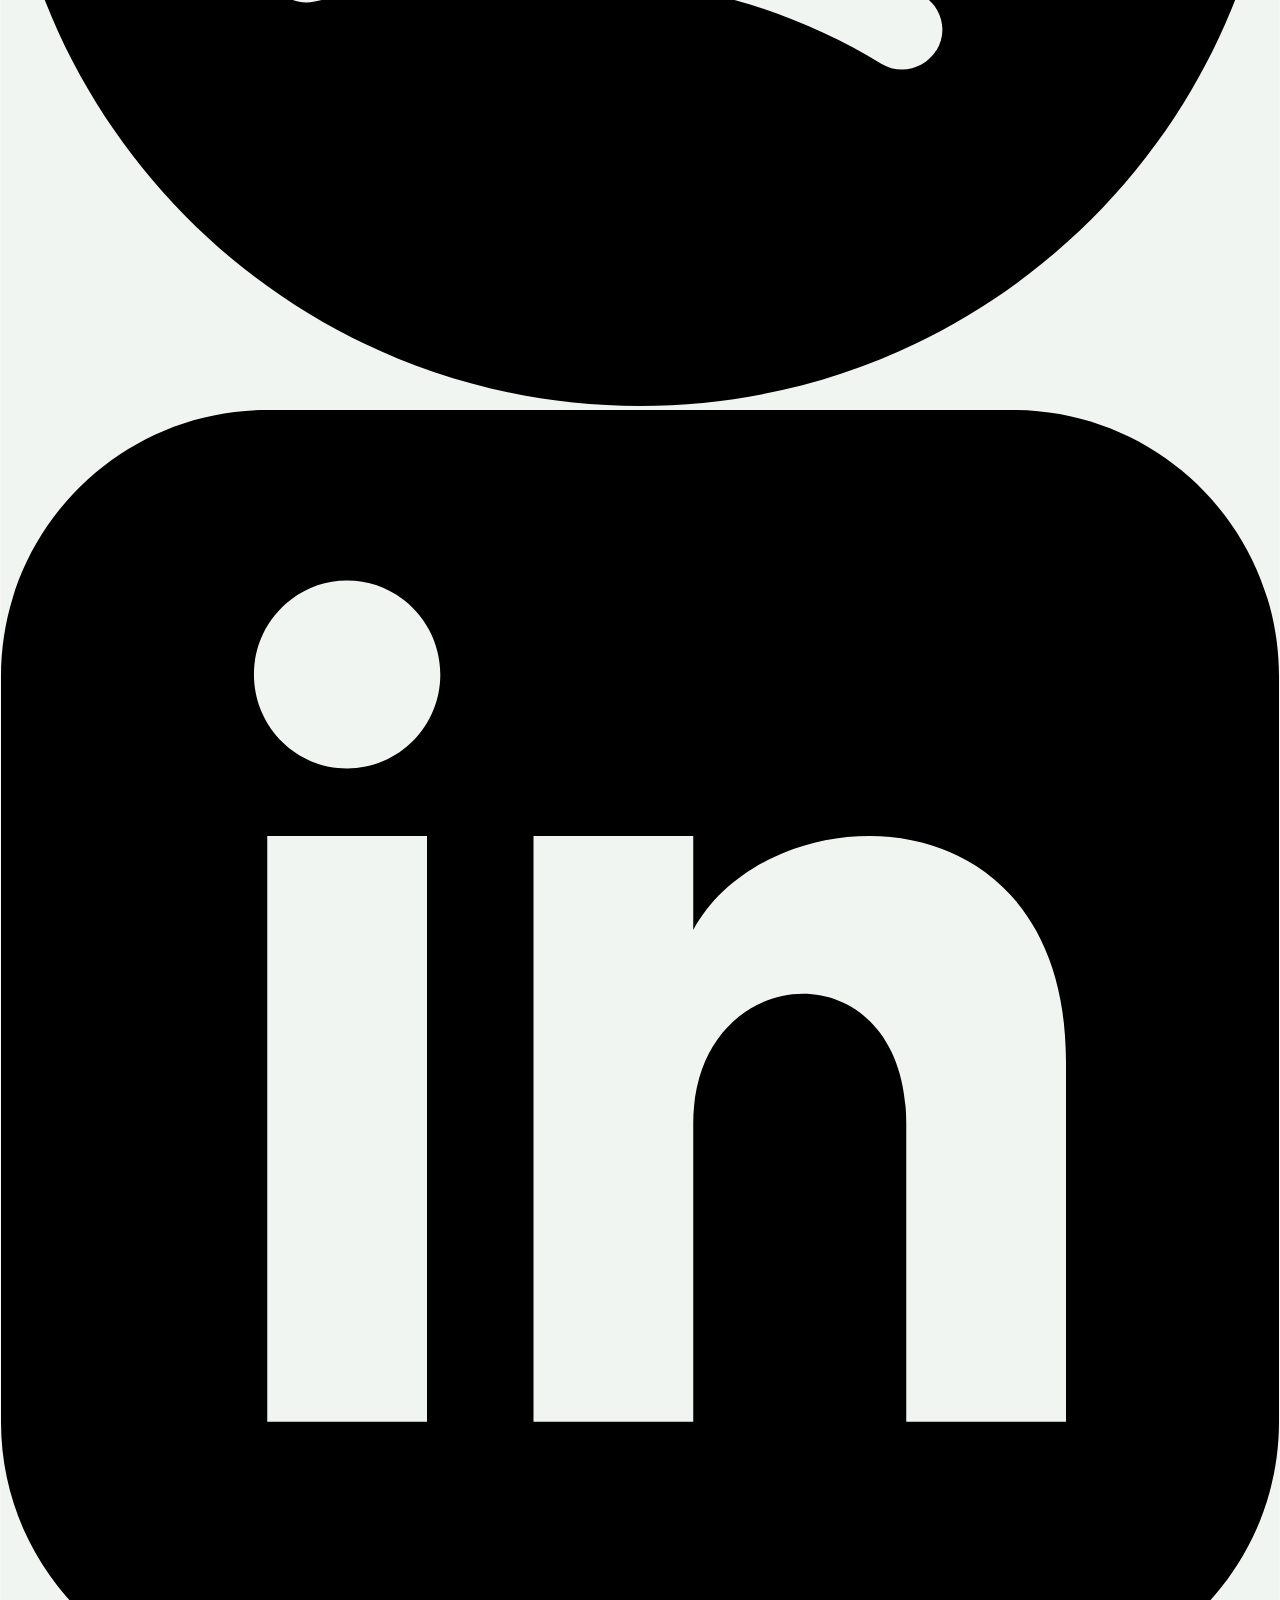
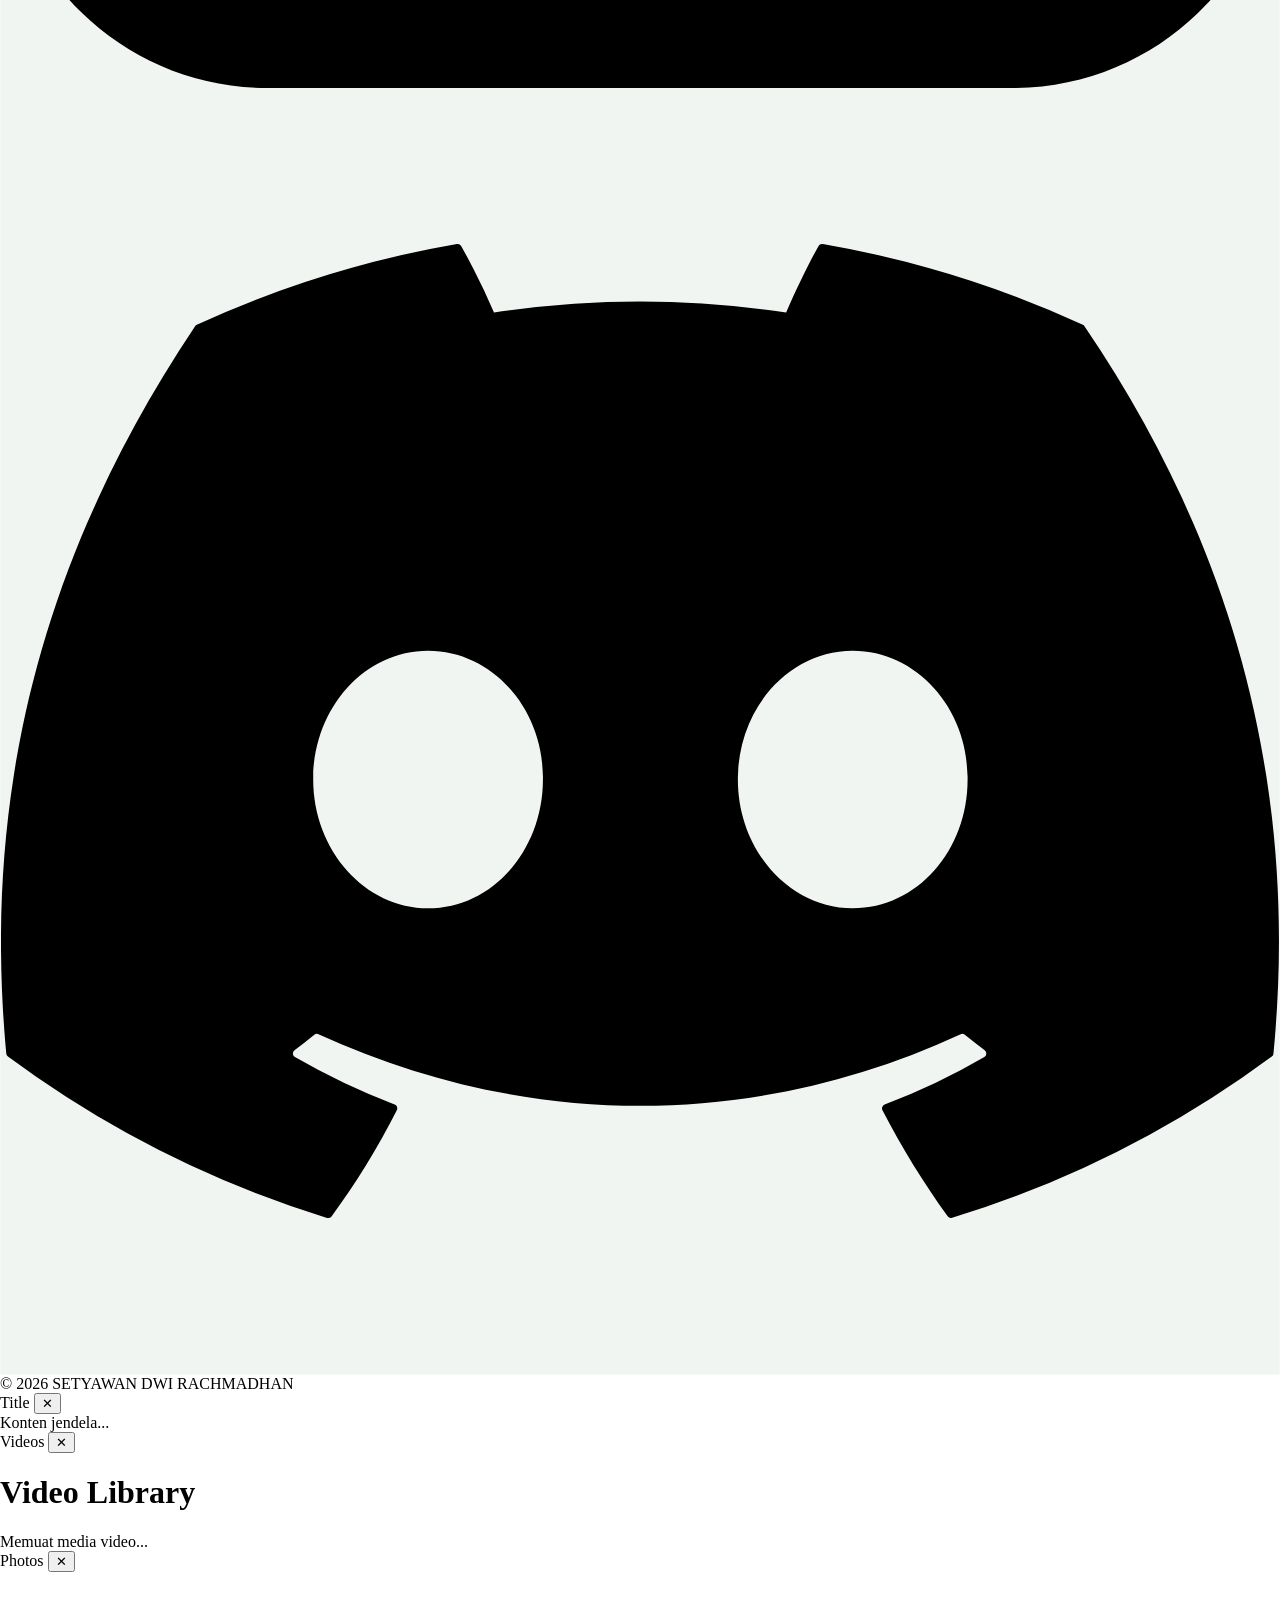
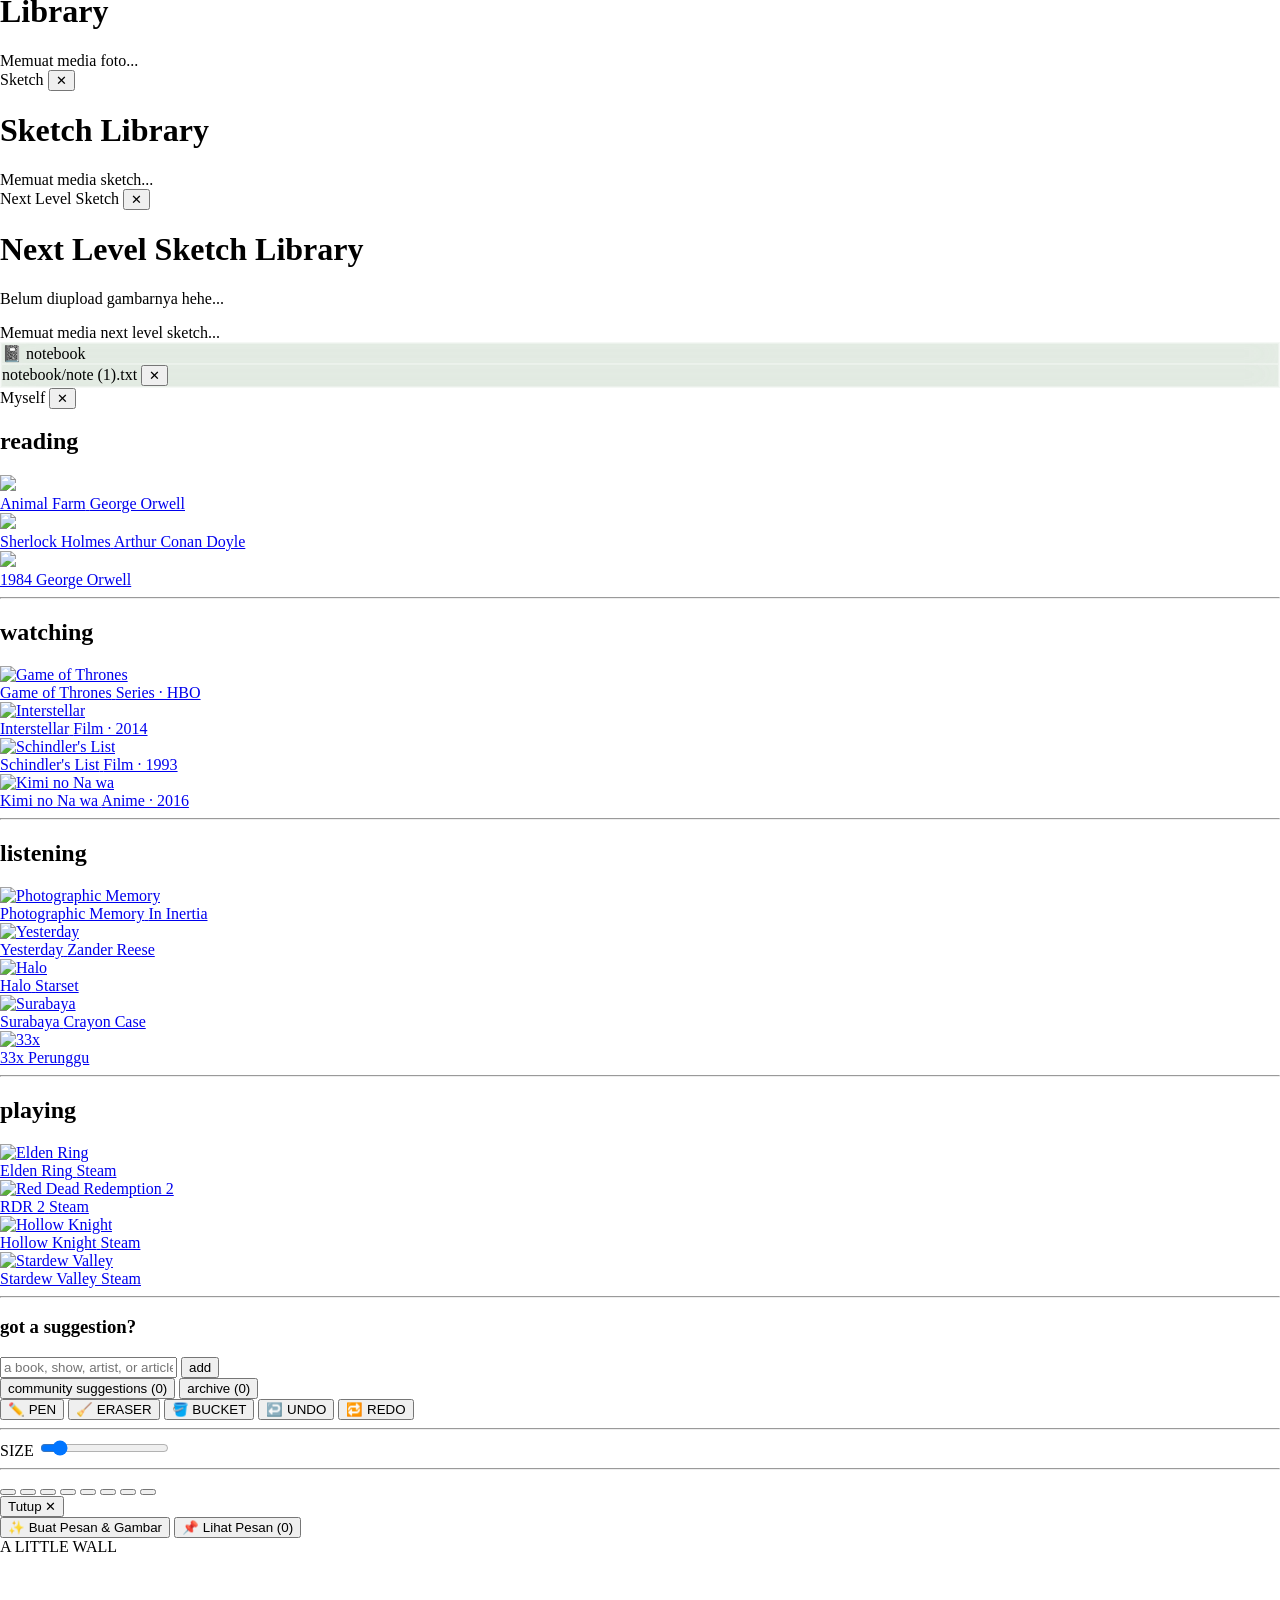
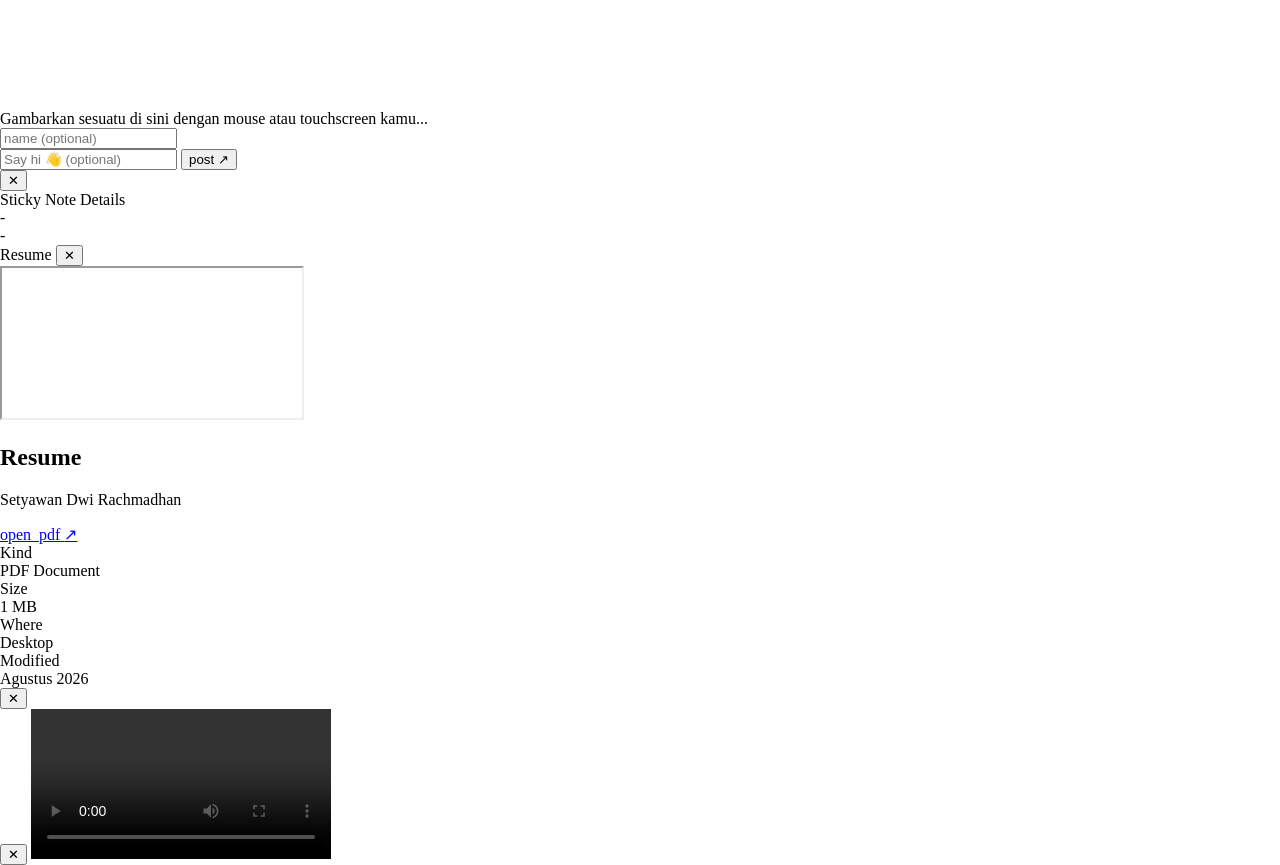
==== commit 04bda345: "Update index.html" ====
--- a/index.html
+++ b/index.html
@@ -703,7 +703,7 @@
     <div id="sticky-modal" class="fixed inset-0 bg-black/50 backdrop-blur-md z-50 flex items-center justify-center hidden">
         <div class="w-[950px] h-[650px] bg-[#f4eee1] rounded-2xl shadow-2xl overflow-hidden flex text-[#4a453e] font-sans relative border border-[#d6ccb8]">
             <div class="w-24 bg-[#efe7d8] border-r border-[#d6ccb8] flex flex-col items-center py-5 justify-between select-none">
-                <div class="flex flex-col items-center space-y-5 w-full">
+                <div class="flex flex-col items-center space-y-4 w-full">
                     <button onclick="setTool('pen')" id="tool-pen" class="flex flex-col items-center text-[10px] font-semibold text-stone-800 hover:opacity-100 opacity-70 transition cursor-pointer">
                         <span class="text-lg">✏️</span> PEN
                     </button>
@@ -714,22 +714,29 @@
                     <button onclick="setTool('fill')" id="tool-fill" class="flex flex-col items-center text-[10px] font-semibold text-stone-800 hover:opacity-100 opacity-70 transition cursor-pointer">
                         <span class="text-lg">🪣</span> BUCKET
                     </button>
-                    <button onclick="clearCanvas()" class="flex flex-col items-center text-[10px] font-semibold text-red-700 hover:opacity-100 opacity-70 transition cursor-pointer">
-                        <span class="text-lg">🗑️</span> CLEAR
+                    <!-- TOMBOL UNDO & REDO -->
+                    <button onclick="undoCanvas()" class="flex flex-col items-center text-[10px] font-semibold text-stone-800 hover:opacity-100 opacity-70 transition cursor-pointer" title="Undo">
+                        <span class="text-lg">↩️</span> UNDO
                     </button>
-                    <hr class="w-12 border-[#d6ccb8] my-2">
+                    <button onclick="redoCanvas()" class="flex flex-col items-center text-[10px] font-semibold text-stone-800 hover:opacity-100 opacity-70 transition cursor-pointer" title="Redo">
+                        <span class="text-lg">🔁</span> REDO
+                    </button>
+                    <hr class="w-12 border-[#d6ccb8] my-1">
                     <div class="px-2 w-full flex flex-col items-center">
                         <span class="text-[9px] mb-1 font-bold text-stone-600">SIZE</span>
                         <input type="range" id="brush-size" min="1" max="20" value="3" class="w-16 accent-stone-700 cursor-pointer">
                     </div>
-                    <hr class="w-12 border-[#d6ccb8] my-2">
+                    <hr class="w-12 border-[#d6ccb8] my-1">
+                    <!-- PALET WARNA SESUAI PERMINTAAN (MERAH, BIRU, HIJAU, ORANYE, PUTIH, HITAM, KUNING, UNGU) -->
                     <div class="grid grid-cols-2 gap-2 px-3">
-                        <button onclick="setColor('#2c2b29')" class="w-6 h-6 rounded-full bg-[#2c2b29] border border-stone-400 shadow-sm hover:scale-110 transition"></button>
-                        <button onclick="setColor('#c95542')" class="w-6 h-6 rounded-full bg-[#c95542] border border-stone-400 shadow-sm hover:scale-110 transition"></button>
-                        <button onclick="setColor('#e0a943')" class="w-6 h-6 rounded-full bg-[#e0a943] border border-stone-400 shadow-sm hover:scale-110 transition"></button>
-                        <button onclick="setColor('#3c7a57')" class="w-6 h-6 rounded-full bg-[#3c7a57] border border-stone-400 shadow-sm hover:scale-110 transition"></button>
-                        <button onclick="setColor('#3f6ba8')" class="w-6 h-6 rounded-full bg-[#3f6ba8] border border-stone-400 shadow-sm hover:scale-110 transition"></button>
-                        <button onclick="setColor('#8a5fa8')" class="w-6 h-6 rounded-full bg-[#8a5fa8] border border-stone-400 shadow-sm hover:scale-110 transition"></button>
+                        <button onclick="setColor('#FF0000')" class="w-6 h-6 rounded-full bg-[#FF0000] border border-stone-400 shadow-sm hover:scale-110 transition" title="Merah"></button>
+                        <button onclick="setColor('#0000FF')" class="w-6 h-6 rounded-full bg-[#0000FF] border border-stone-400 shadow-sm hover:scale-110 transition" title="Biru"></button>
+                        <button onclick="setColor('#006400')" class="w-6 h-6 rounded-full bg-[#006400] border border-stone-400 shadow-sm hover:scale-110 transition" title="Hijau"></button>
+                        <button onclick="setColor('#FF6600')" class="w-6 h-6 rounded-full bg-[#FF6600] border border-stone-400 shadow-sm hover:scale-110 transition" title="Oranye"></button>
+                        <button onclick="setColor('#FFFFFF')" class="w-6 h-6 rounded-full bg-[#FFFFFF] border border-stone-400 shadow-sm hover:scale-110 transition" title="Putih"></button>
+                        <button onclick="setColor('#000000')" class="w-6 h-6 rounded-full bg-[#000000] border border-stone-400 shadow-sm hover:scale-110 transition" title="Hitam"></button>
+                        <button onclick="setColor('#FFFF00')" class="w-6 h-6 rounded-full bg-[#FFFF00] border border-stone-400 shadow-sm hover:scale-110 transition" title="Kuning"></button>
+                        <button onclick="setColor('#A020F0')" class="w-6 h-6 rounded-full bg-[#A020F0] border border-stone-400 shadow-sm hover:scale-110 transition" title="Ungu"></button>
                     </div>
                 </div>
                 <button onclick="closeStickyWindow()" class="bg-stone-300 hover:bg-stone-400 text-stone-800 px-3 py-1.5 rounded-lg text-xs font-bold transition cursor-pointer">
@@ -738,7 +745,7 @@
             </div>
             <div class="flex-1 flex flex-col bg-[#faf6ef] relative">
                 <div class="px-6 py-4 flex justify-between items-center border-b border-[#d6ccb8] bg-[#f4eee1]">
-                    <div class="flex space-x-4 text-xs font-bold">
+                    <div class="flex space-x-6 text-xs font-bold">
                         <button onclick="switchStickyTab('create')" id="tab-create" class="text-stone-900 border-b-2 border-stone-900 pb-1 cursor-pointer">✨ Buat Pesan & Gambar</button>
                         <button onclick="switchStickyTab('wall')" id="tab-wall" class="text-stone-400 hover:text-stone-700 pb-1 cursor-pointer">📌 Lihat Pesan (<span id="wall-count">0</span>)</button>
                     </div>
@@ -1196,7 +1203,67 @@
         let canvas, ctx;
         let isDrawing = false;
         let currentTool = 'pen';
-        let currentColor = '#2c2b29';
+        let currentColor = '#FF0000'; // Default ke warna Merah (#FF0000)
+        let undoStack = [];
+        let redoStack = [];
+
+        function saveCanvasState() {
+            if (!canvas) return;
+            undoStack.push(ctx.getImageData(0, 0, canvas.width, canvas.height));
+            if (undoStack.length > 30) undoStack.shift();
+            redoStack = [];
+        }
+
+        function undoCanvas() {
+            if (undoStack.length > 0) {
+                redoStack.push(ctx.getImageData(0, 0, canvas.width, canvas.height));
+                const prevState = undoStack.pop();
+                ctx.putImageData(prevState, 0, 0);
+                checkCanvasPlaceholder();
+            }
+        }
+
+        function redoCanvas() {
+            if (redoStack.length > 0) {
+                undoStack.push(ctx.getImageData(0, 0, canvas.width, canvas.height));
+                const nextState = redoStack.pop();
+                ctx.putImageData(nextState, 0, 0);
+                checkCanvasPlaceholder();
+            }
+        }
+
+        // Event listener untuk shortcut keyboard Ctrl+Z dan Ctrl+Y
+        document.addEventListener('keydown', (e) => {
+            const stickyModal = document.getElementById('sticky-modal');
+            if (stickyModal && !stickyModal.classList.contains('hidden')) {
+                if (e.ctrlKey && e.key.toLowerCase() === 'z') {
+                    e.preventDefault();
+                    if (e.shiftKey) {
+                        redoCanvas(); // Ctrl + Shift + Z untuk Redo
+                    } else {
+                        undoCanvas(); // Ctrl + Z untuk Undo
+                    }
+                } else if (e.ctrlKey && e.key.toLowerCase() === 'y') {
+                    e.preventDefault();
+                    redoCanvas(); // Ctrl + Y untuk Redo
+                }
+            }
+        });
+
+        function checkCanvasPlaceholder() {
+            const placeholder = document.getElementById('canvas-placeholder');
+            if (!placeholder || !canvas) return;
+            const imgData = ctx.getImageData(0, 0, canvas.width, canvas.height);
+            const data = imgData.data;
+            let hasDrawing = false;
+            for (let i = 3; i < data.length; i += 4) {
+                if (data[i] > 0) {
+                    hasDrawing = true;
+                    break;
+                }
+            }
+            placeholder.style.display = hasDrawing ? 'none' : 'block';
+        }
 
         function openStickyWindow() {
             document.getElementById('sticky-modal').classList.remove('hidden');
@@ -1216,6 +1283,10 @@
             canvas.height = rect.height;
             ctx.lineCap = 'round';
             ctx.lineJoin = 'round';
+
+            undoStack = [];
+            redoStack = [];
+            saveCanvasState();
 
             canvas.onmousedown = handleCanvasDown;
             canvas.onmousemove = draw;
@@ -1250,6 +1321,7 @@
         }
 
         function handleCanvasDown(e) {
+            saveCanvasState();
             if (currentTool === 'fill') {
                 floodFill(e);
             } else {
@@ -1399,20 +1471,27 @@
             ctx.putImageData(imgData, 0, 0);
         }
 
-        function clearCanvas() {
-            ctx.clearRect(0, 0, canvas.width, canvas.height);
-            document.getElementById('canvas-placeholder').style.display = 'block';
-        }
-
         function switchStickyTab(tab) {
             const viewCreate = document.getElementById('view-create');
             const viewWall = document.getElementById('view-wall');
+            const tabCreate = document.getElementById('tab-create');
+            const tabWall = document.getElementById('tab-wall');
+
             if (tab === 'create') {
                 viewCreate.classList.remove('hidden');
                 viewWall.classList.add('hidden');
+                
+                // Ubah gaya aktif ke Buat Pesan & Gambar
+                tabCreate.className = "text-stone-900 border-b-2 border-stone-900 pb-1 cursor-pointer";
+                tabWall.className = "text-stone-400 hover:text-stone-700 pb-1 cursor-pointer";
             } else {
                 viewWall.classList.remove('hidden');
                 viewCreate.classList.add('hidden');
+                
+                // Ubah gaya aktif ke Lihat Pesan
+                tabWall.className = "text-stone-900 border-b-2 border-stone-900 pb-1 cursor-pointer";
+                tabCreate.className = "text-stone-400 hover:text-stone-700 pb-1 cursor-pointer";
+
                 fetchStickyNotes();
             }
         }
@@ -1461,7 +1540,13 @@
             } else {
                 authorInput.value = "";
                 messageInput.value = "";
-                clearCanvas();
+                // Reset canvas & riwayat setelah posting
+                ctx.clearRect(0, 0, canvas.width, canvas.height);
+                document.getElementById('canvas-placeholder').style.display = 'block';
+                undoStack = [];
+                redoStack = [];
+                saveCanvasState();
+                
                 await fetchStickyNotes();
                 switchStickyTab('wall');
             }
@@ -1499,13 +1584,11 @@
                     </div>
                 `;
                 
-                // Ketika kartu diklik, buka modal detail fullscreen
                 card.onclick = () => openNoteDetail(note);
                 grid.appendChild(card);
             });
         }
 
-        // Fungsi Membuka Modal Detail Sticky Note
         function openNoteDetail(note) {
             const modal = document.getElementById('note-detail-modal');
             const imgContainer = document.getElementById('detail-image-container');
@@ -1525,7 +1608,6 @@
             modal.classList.remove('hidden');
         }
 
-        // Fungsi Menutup Modal Detail Sticky Note
         function closeNoteDetail() {
             document.getElementById('note-detail-modal').classList.add('hidden');
         }
@@ -1630,7 +1712,7 @@
                     if (loadedCount >= 5) { loading.style.display = 'none'; }
                 }, 400);
 
-                grid.appendChild(item);
+                    grid.appendChild(item);
             }
             setTimeout(() => { loading.style.display = 'none'; }, 2000);
         }
@@ -1703,7 +1785,7 @@
         }
 
         function openResumeWindow() {
-            document.getElementById('resume-modal').classList.remove('hidden');
+            document.indeks.getElementById('resume-modal').classList.remove('hidden');
         }
         function closeResumeWindow() {
             document.getElementById('resume-modal').classList.add('hidden');
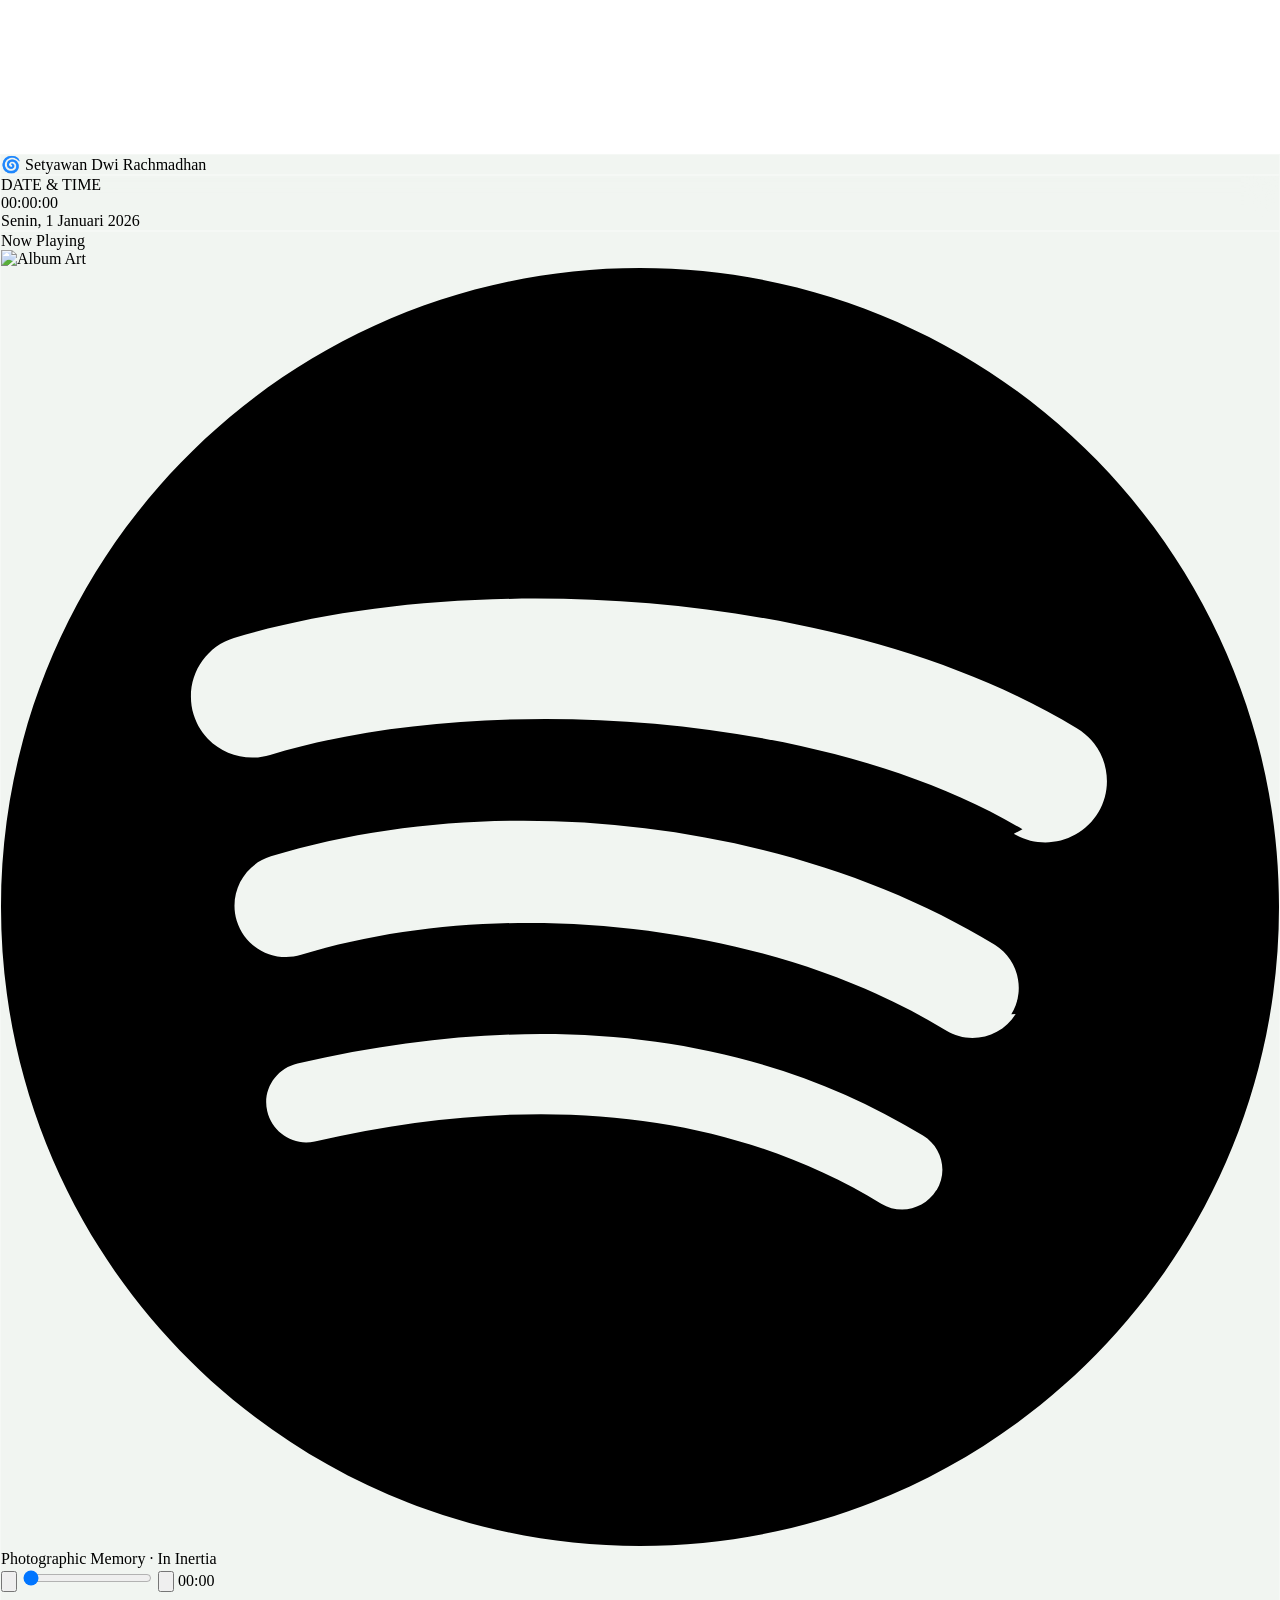
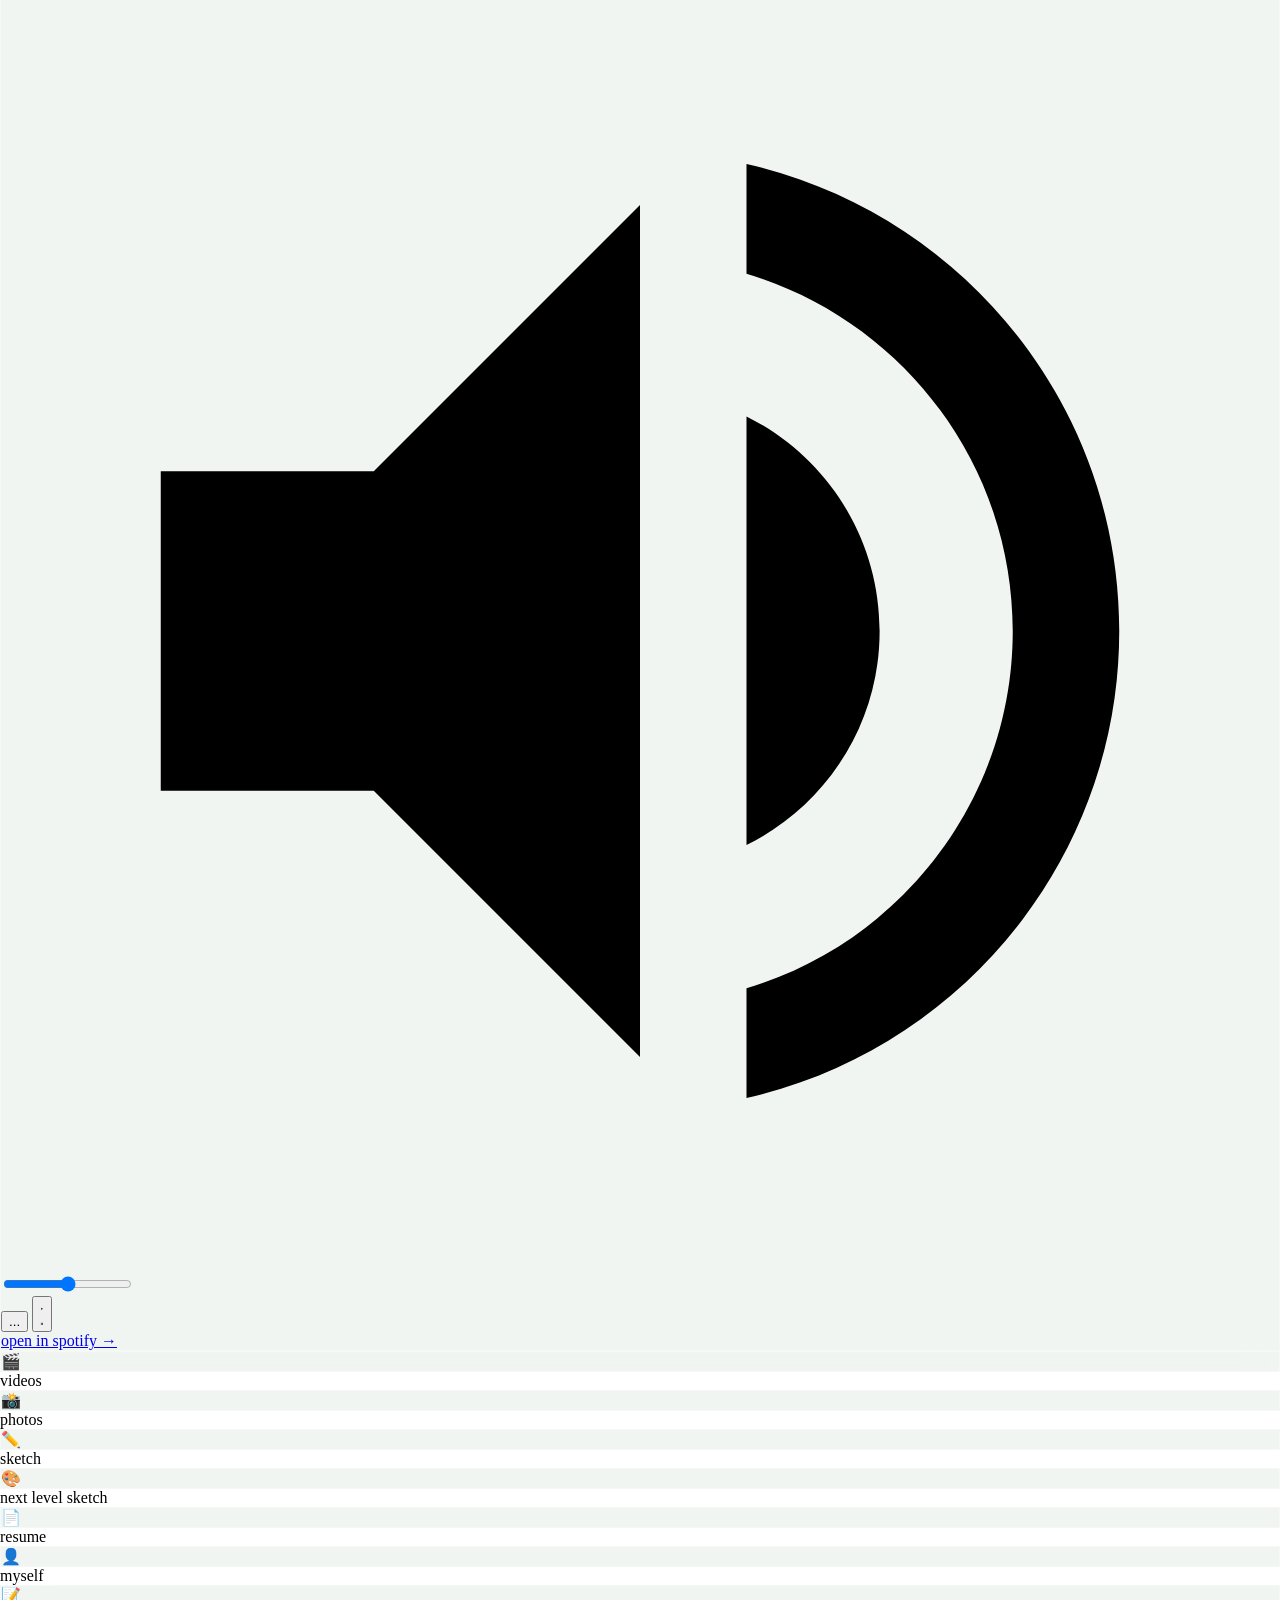
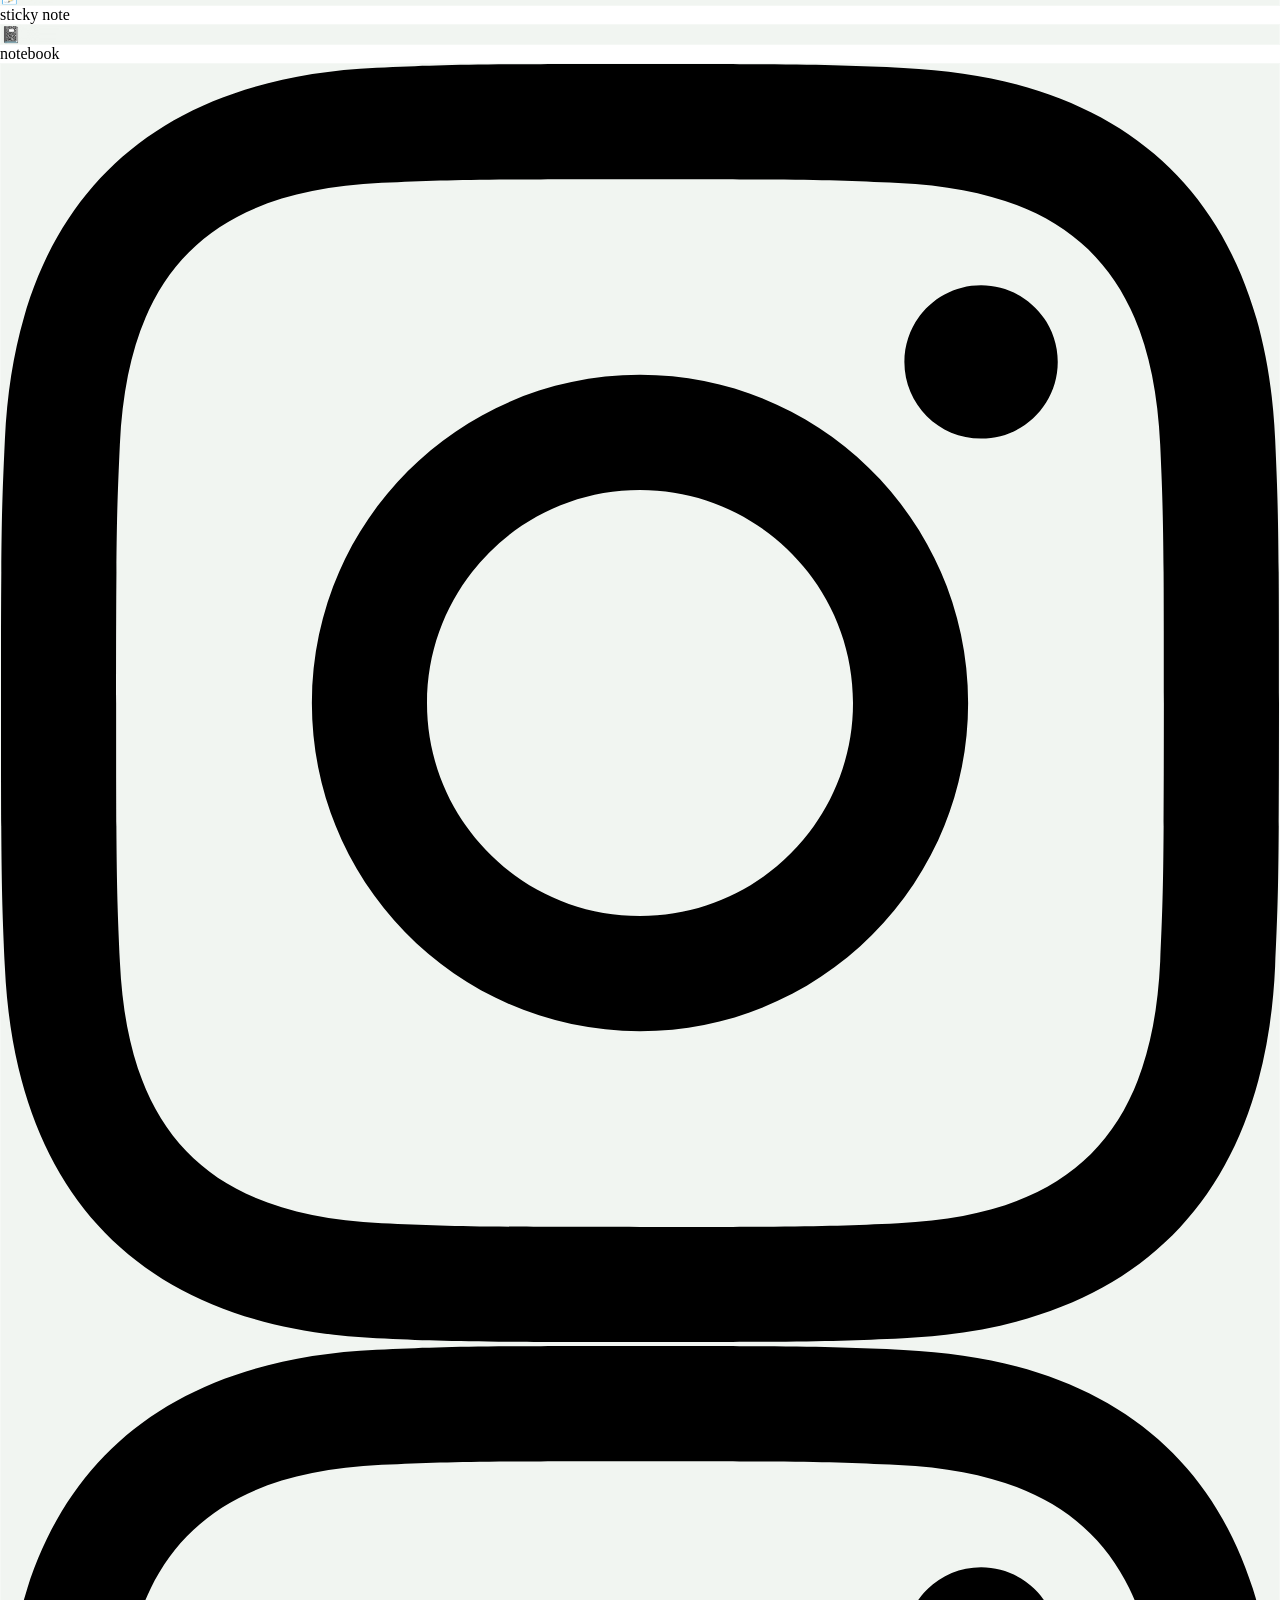
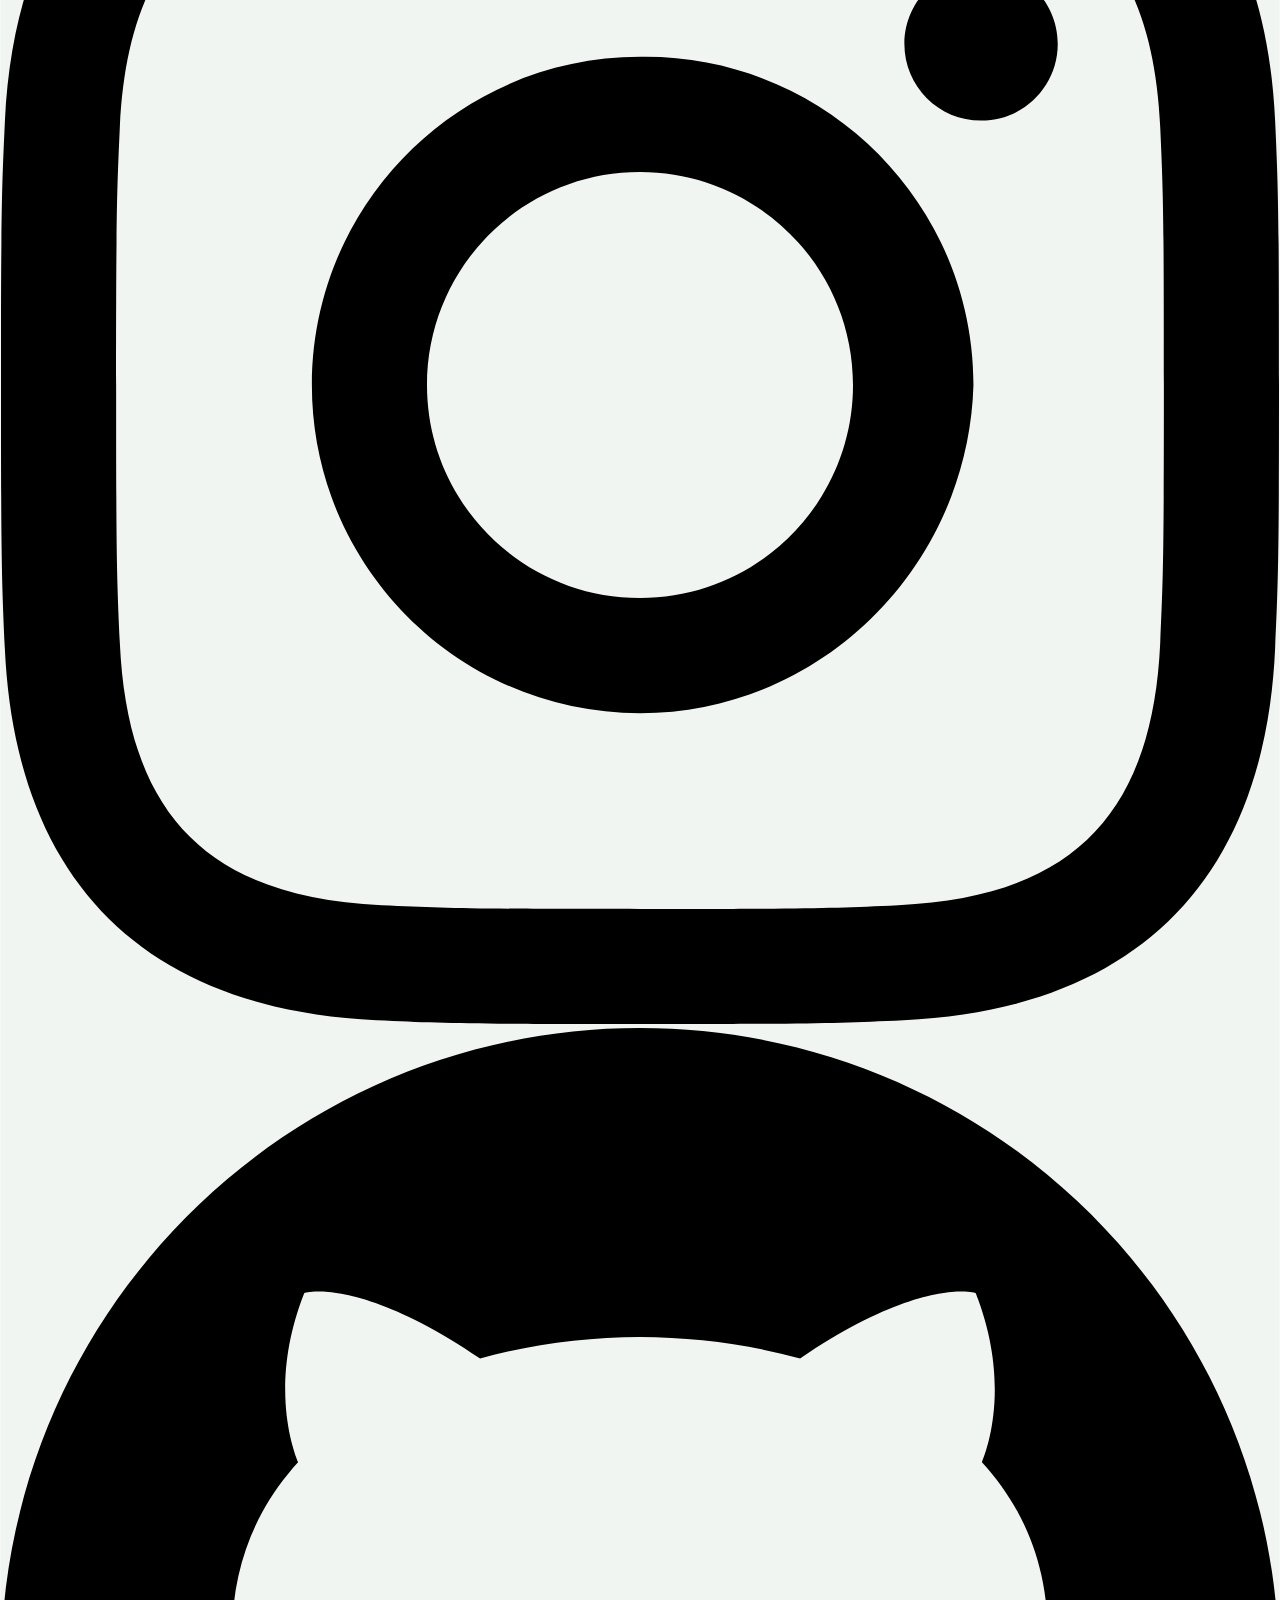
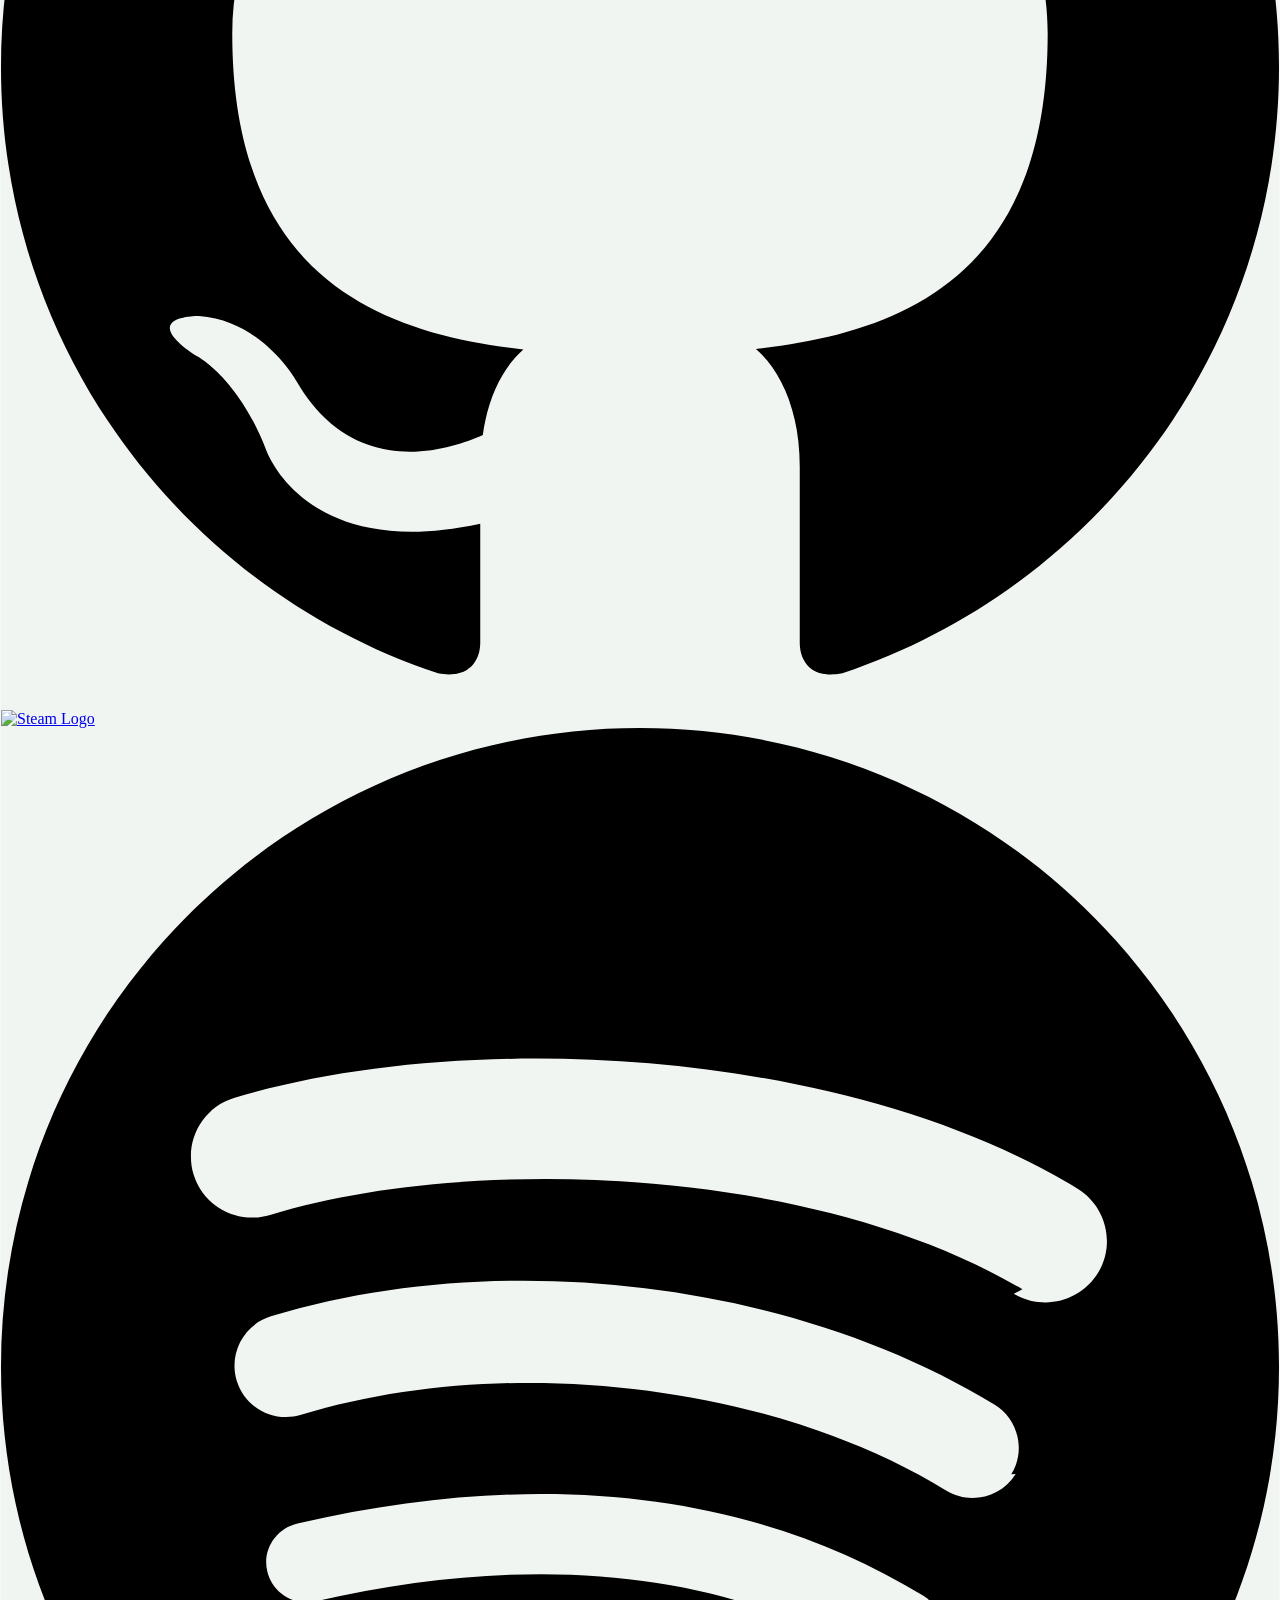
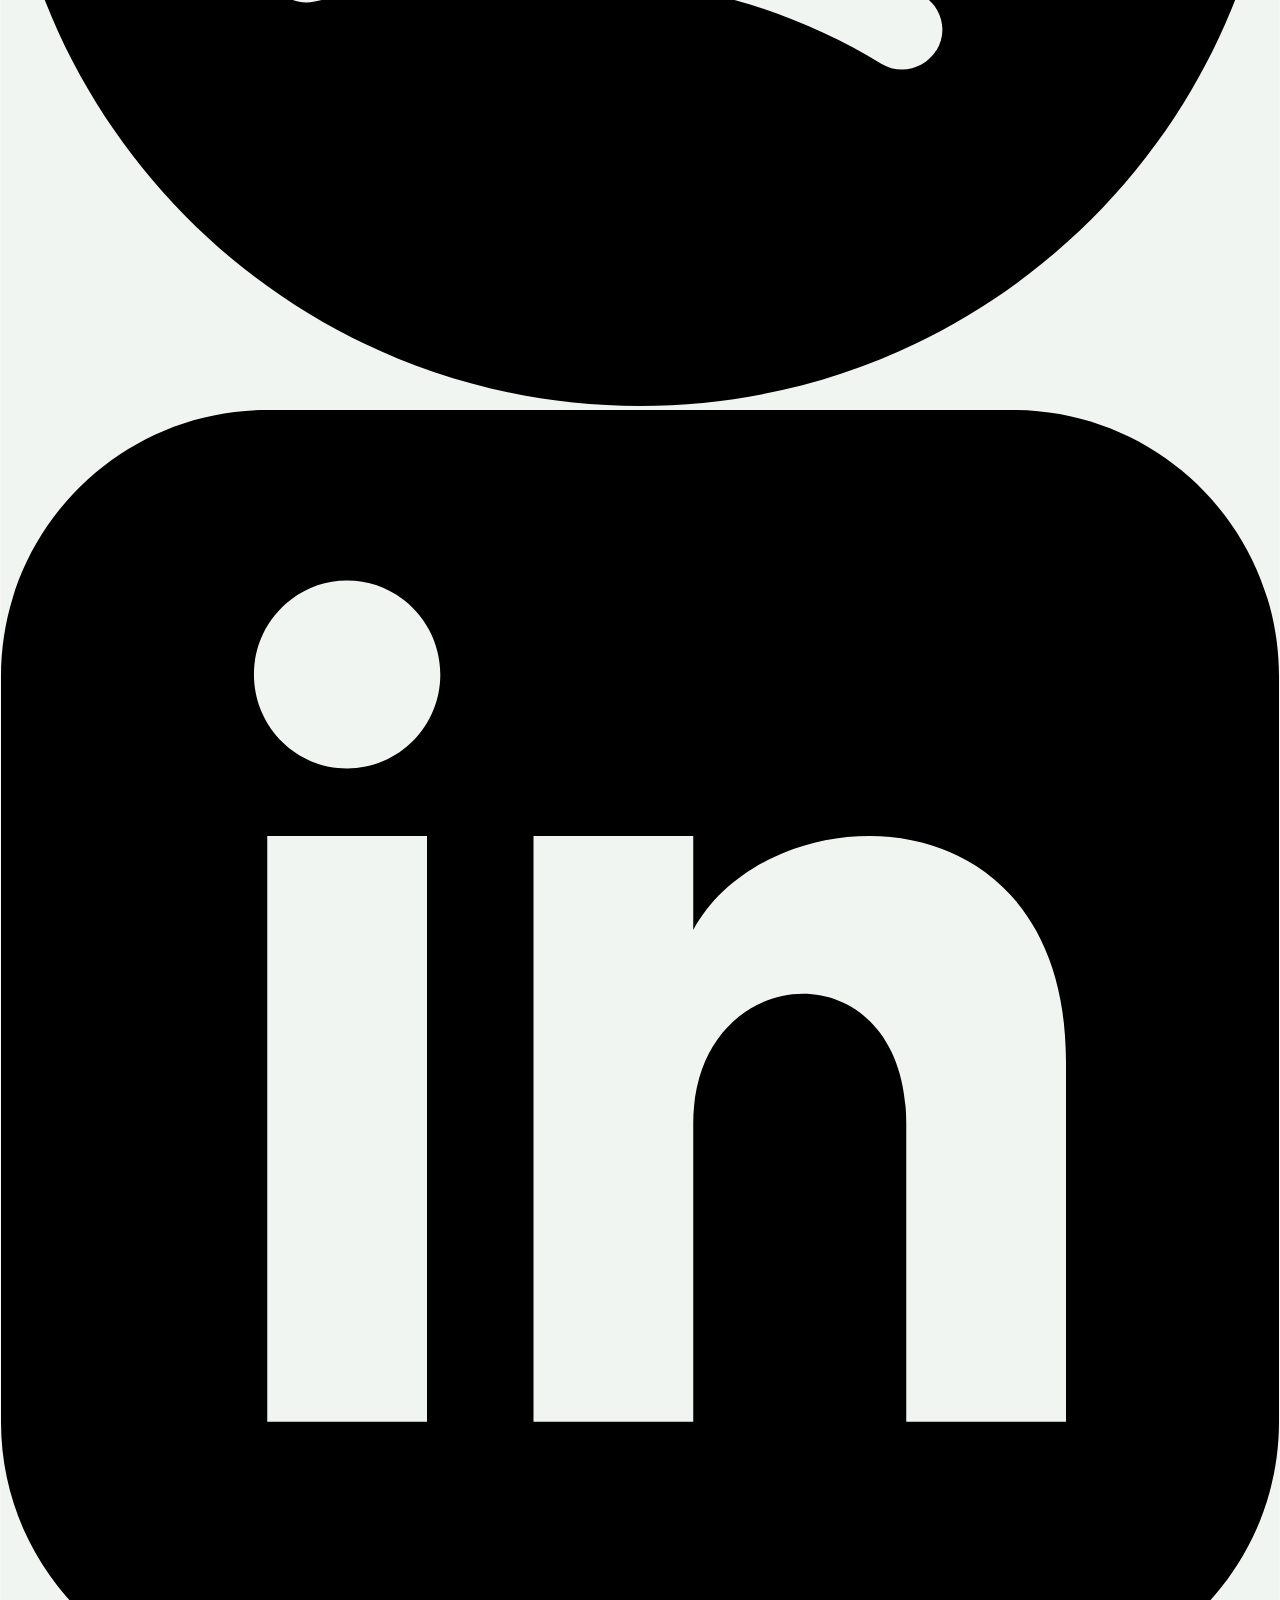
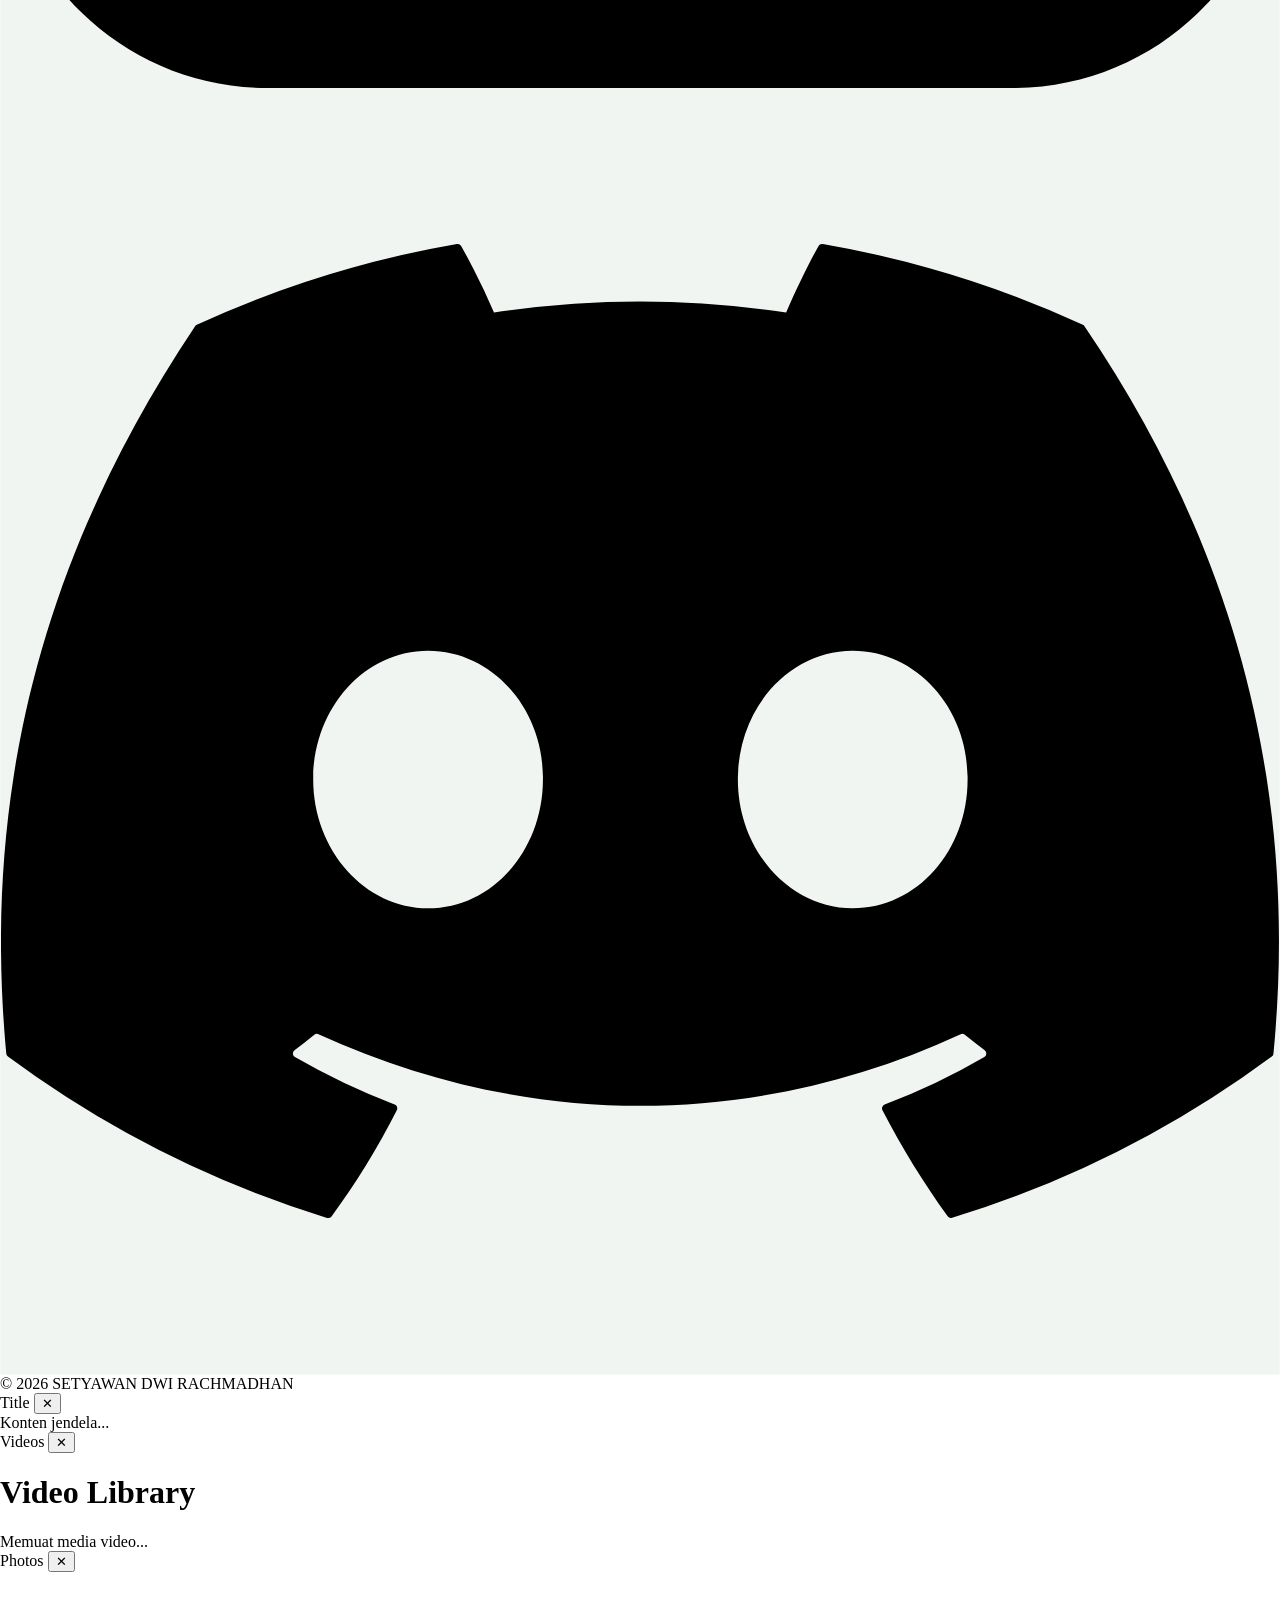
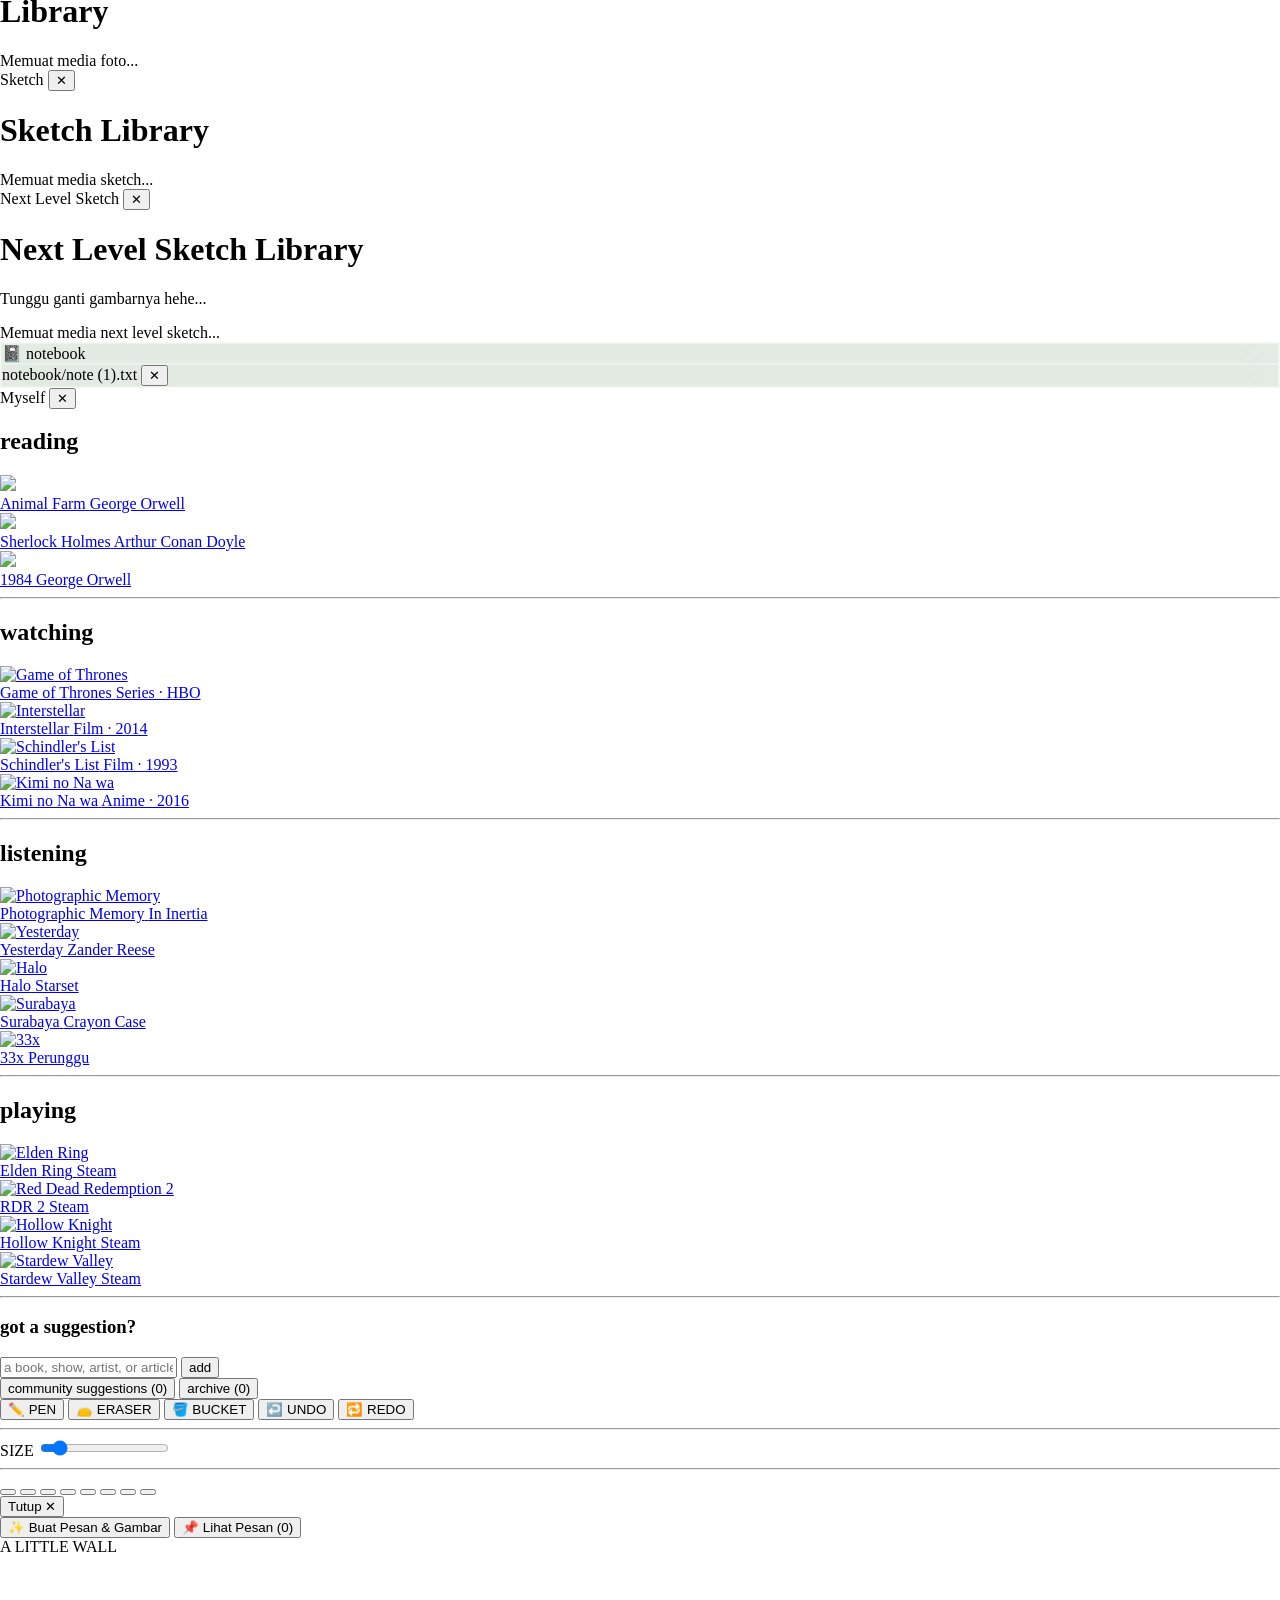
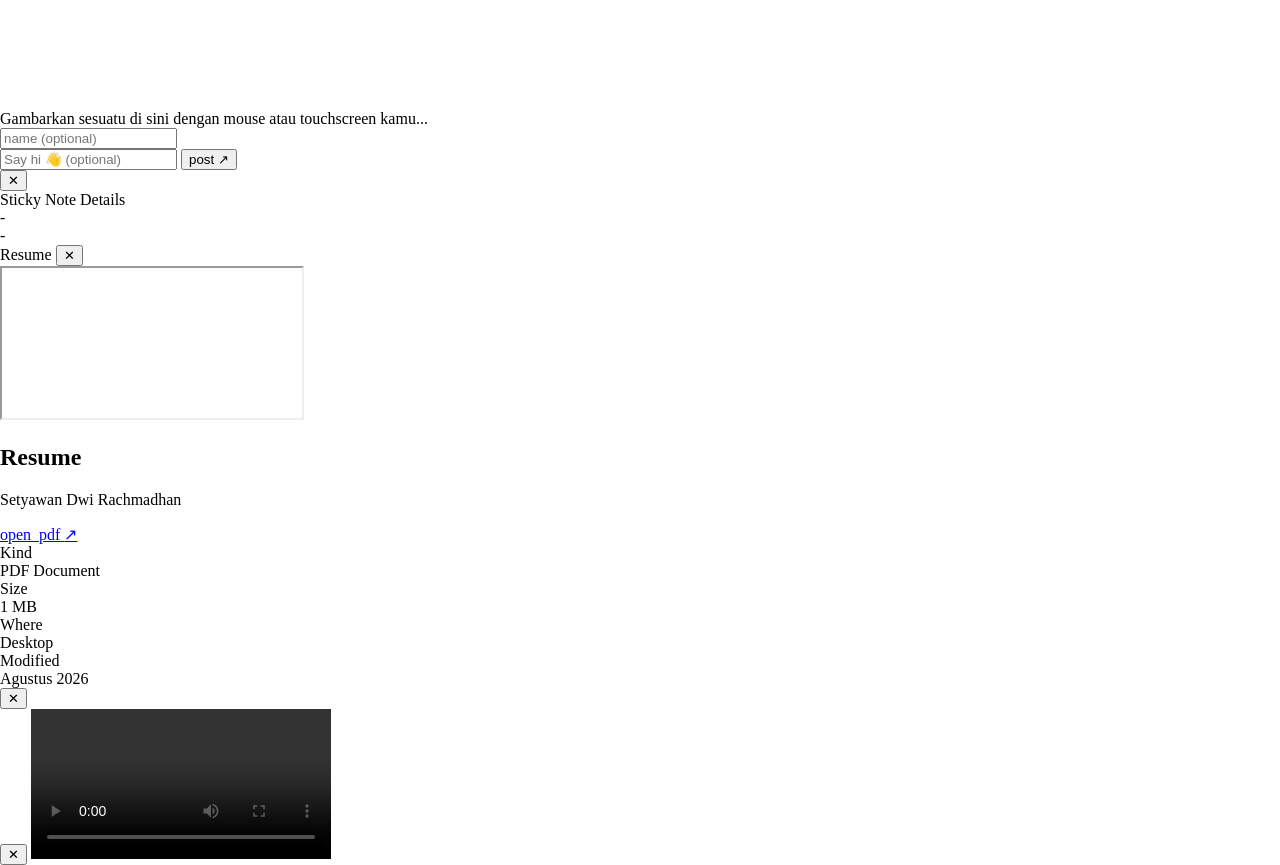
==== commit 0095a5a8: "Update index.html" ====
--- a/index.html
+++ b/index.html
@@ -487,7 +487,7 @@
             </div>
             <div class="flex-1 p-6 overflow-y-auto custom-scrollbar relative">
                 <h1 class="text-2xl font-bold text-black mb-1">Next Level Sketch Library</h1>
-                <p class="text-xs text-gray-500 mb-4">Belum diupload gambarnya hehe...</p>
+                <p class="text-xs text-gray-500 mb-4">Tunggu ganti gambarnya hehe...</p>
                 <div id="next-level-sketch-loading" class="text-xs text-gray-500 italic py-4">Memuat media next level sketch...</div>
                 <div id="next-level-sketch-grid" class="masonry-grid pb-8"></div>
             </div>
@@ -708,7 +708,7 @@
                         <span class="text-lg">✏️</span> PEN
                     </button>
                     <button onclick="setTool('eraser')" id="tool-eraser" class="flex flex-col items-center text-[10px] font-semibold text-stone-800 hover:opacity-100 opacity-70 transition cursor-pointer">
-                        <span class="text-lg">🧹</span> ERASER
+                        <span class="text-lg">👝</span> ERASER
                     </button>
                     <!-- TOMBOL EMBER CAT (PAINT BUCKET) -->
                     <button onclick="setTool('fill')" id="tool-fill" class="flex flex-col items-center text-[10px] font-semibold text-stone-800 hover:opacity-100 opacity-70 transition cursor-pointer">
@@ -1712,7 +1712,7 @@
                     if (loadedCount >= 5) { loading.style.display = 'none'; }
                 }, 400);
 
-                    grid.appendChild(item);
+                grid.appendChild(item);
             }
             setTimeout(() => { loading.style.display = 'none'; }, 2000);
         }
@@ -1765,6 +1765,7 @@
                 };
 
                 item.onclick = () => openVideoViewer(videoPath);
+                grid.appendChild(item);
             }
             setTimeout(() => { loading.style.display = 'none'; }, 2500);
         }
@@ -1785,7 +1786,7 @@
         }
 
         function openResumeWindow() {
-            document.indeks.getElementById('resume-modal').classList.remove('hidden');
+            document.getElementById('resume-modal').classList.remove('hidden');
         }
         function closeResumeWindow() {
             document.getElementById('resume-modal').classList.add('hidden');
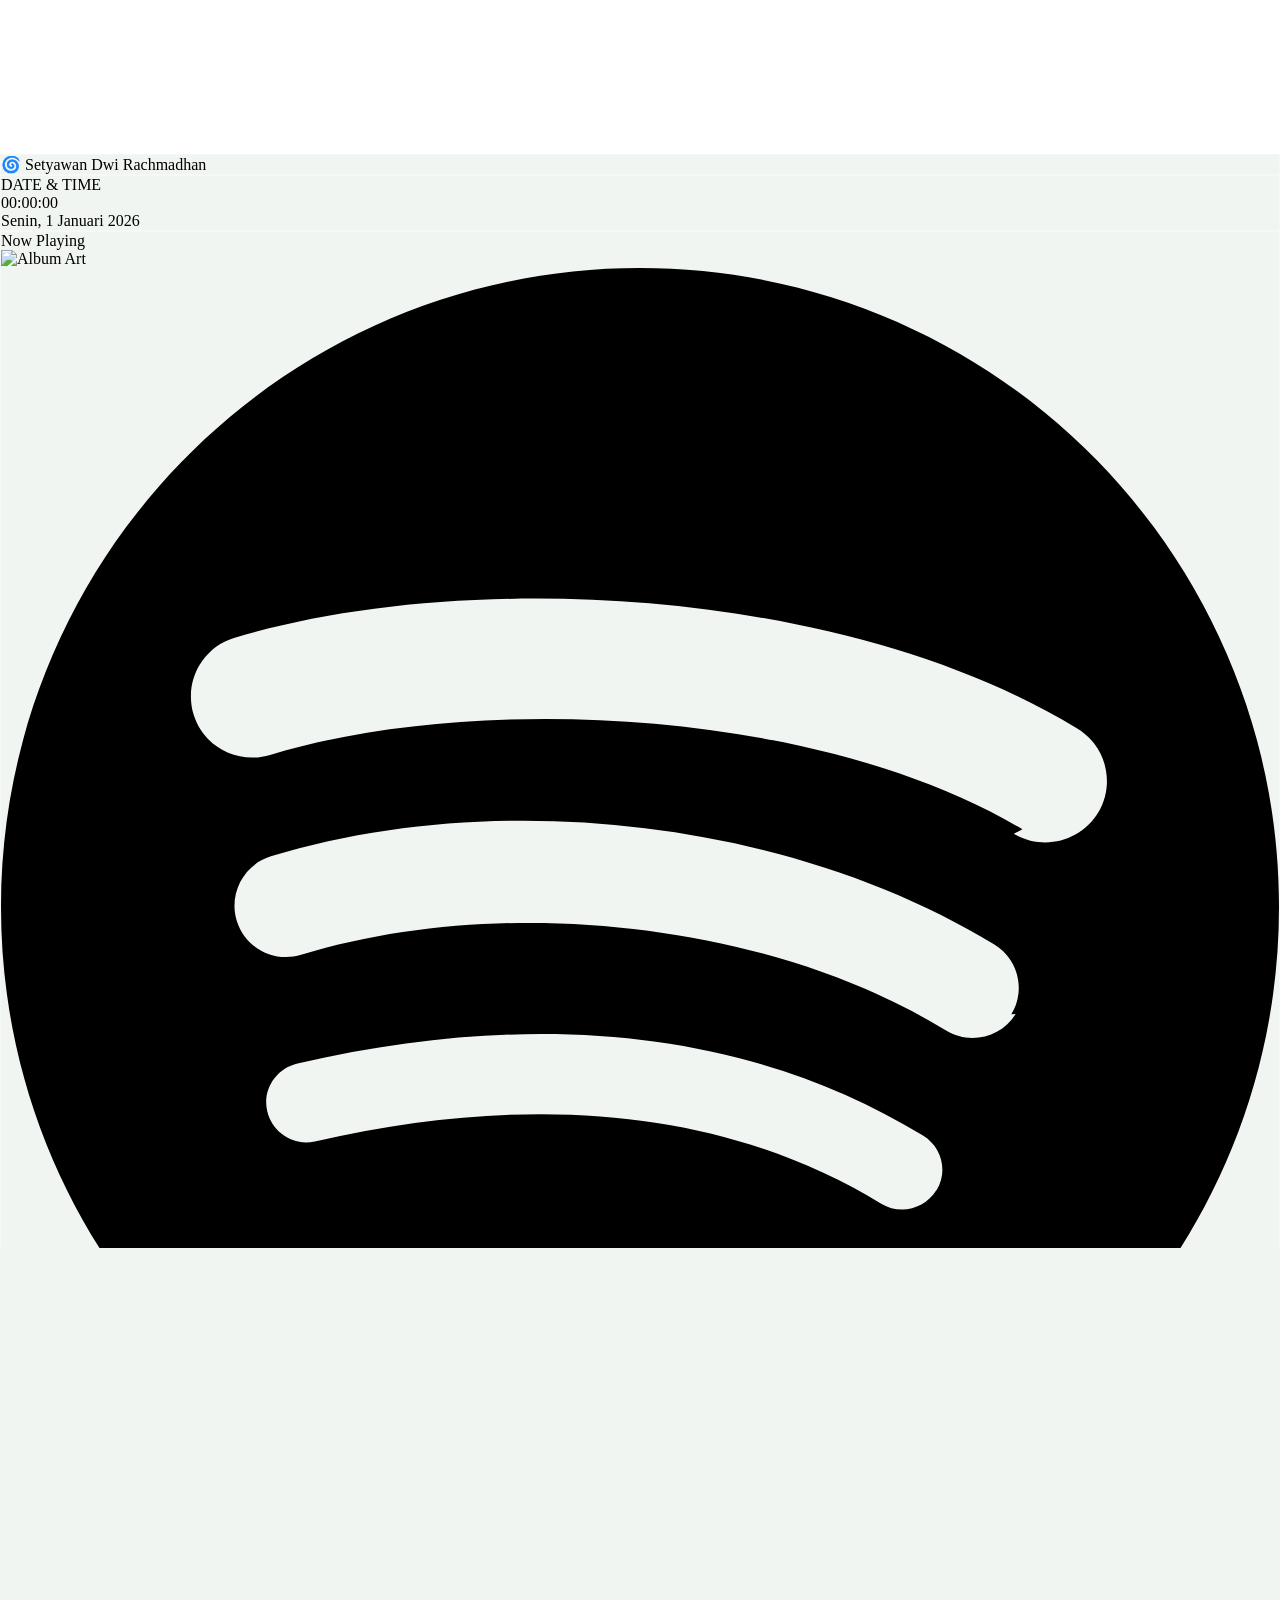
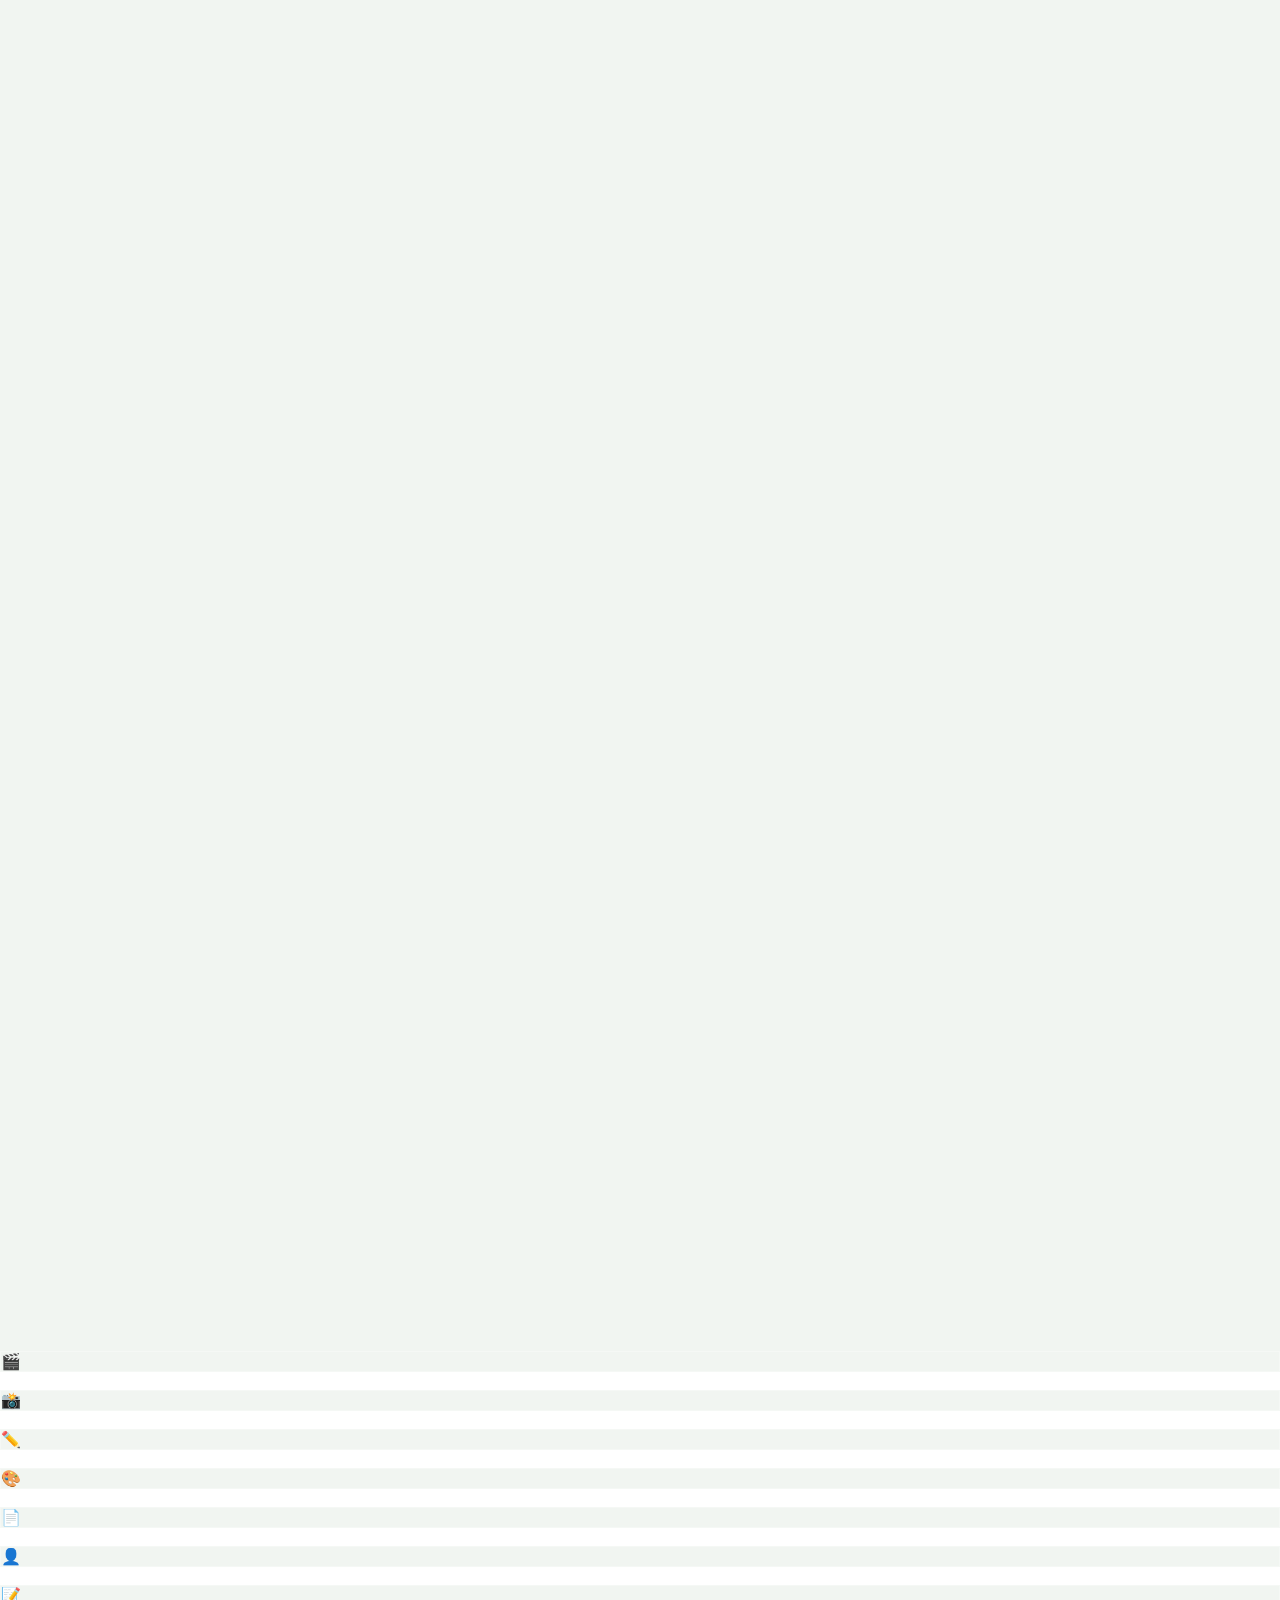
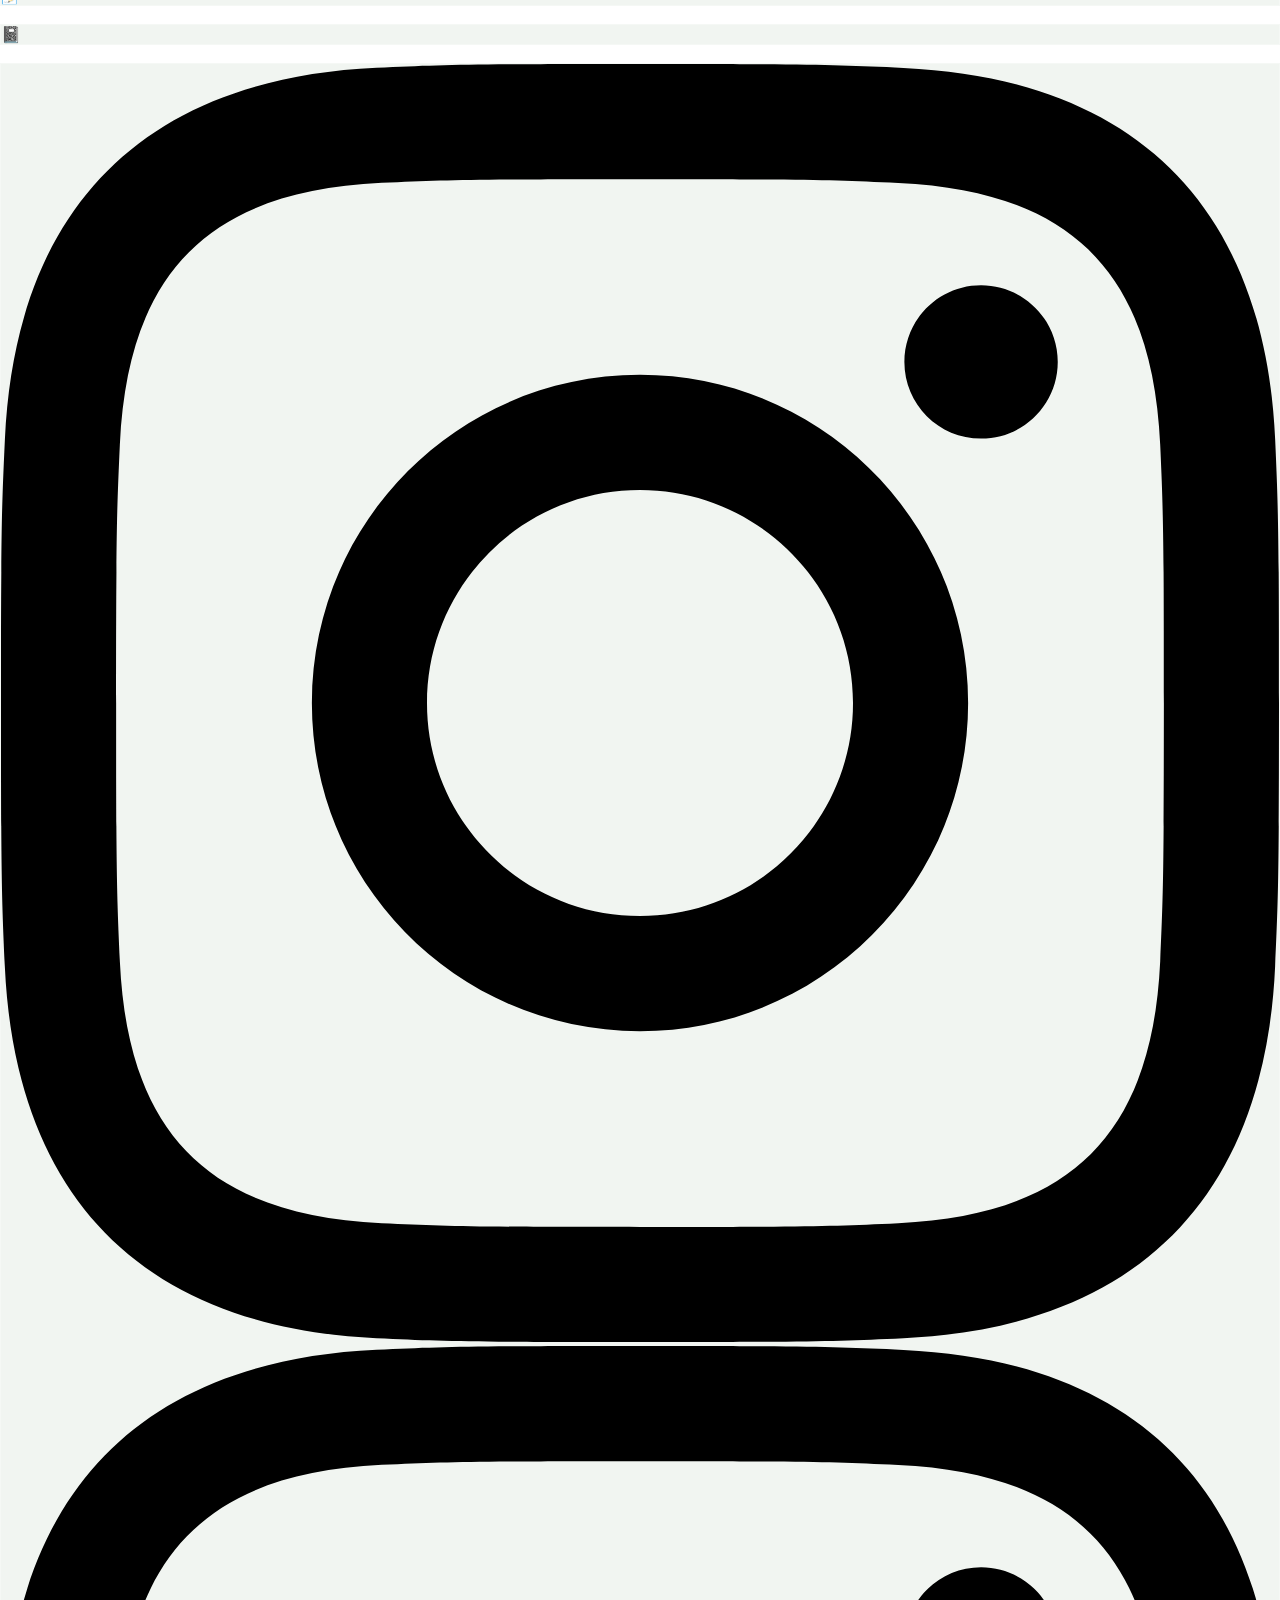
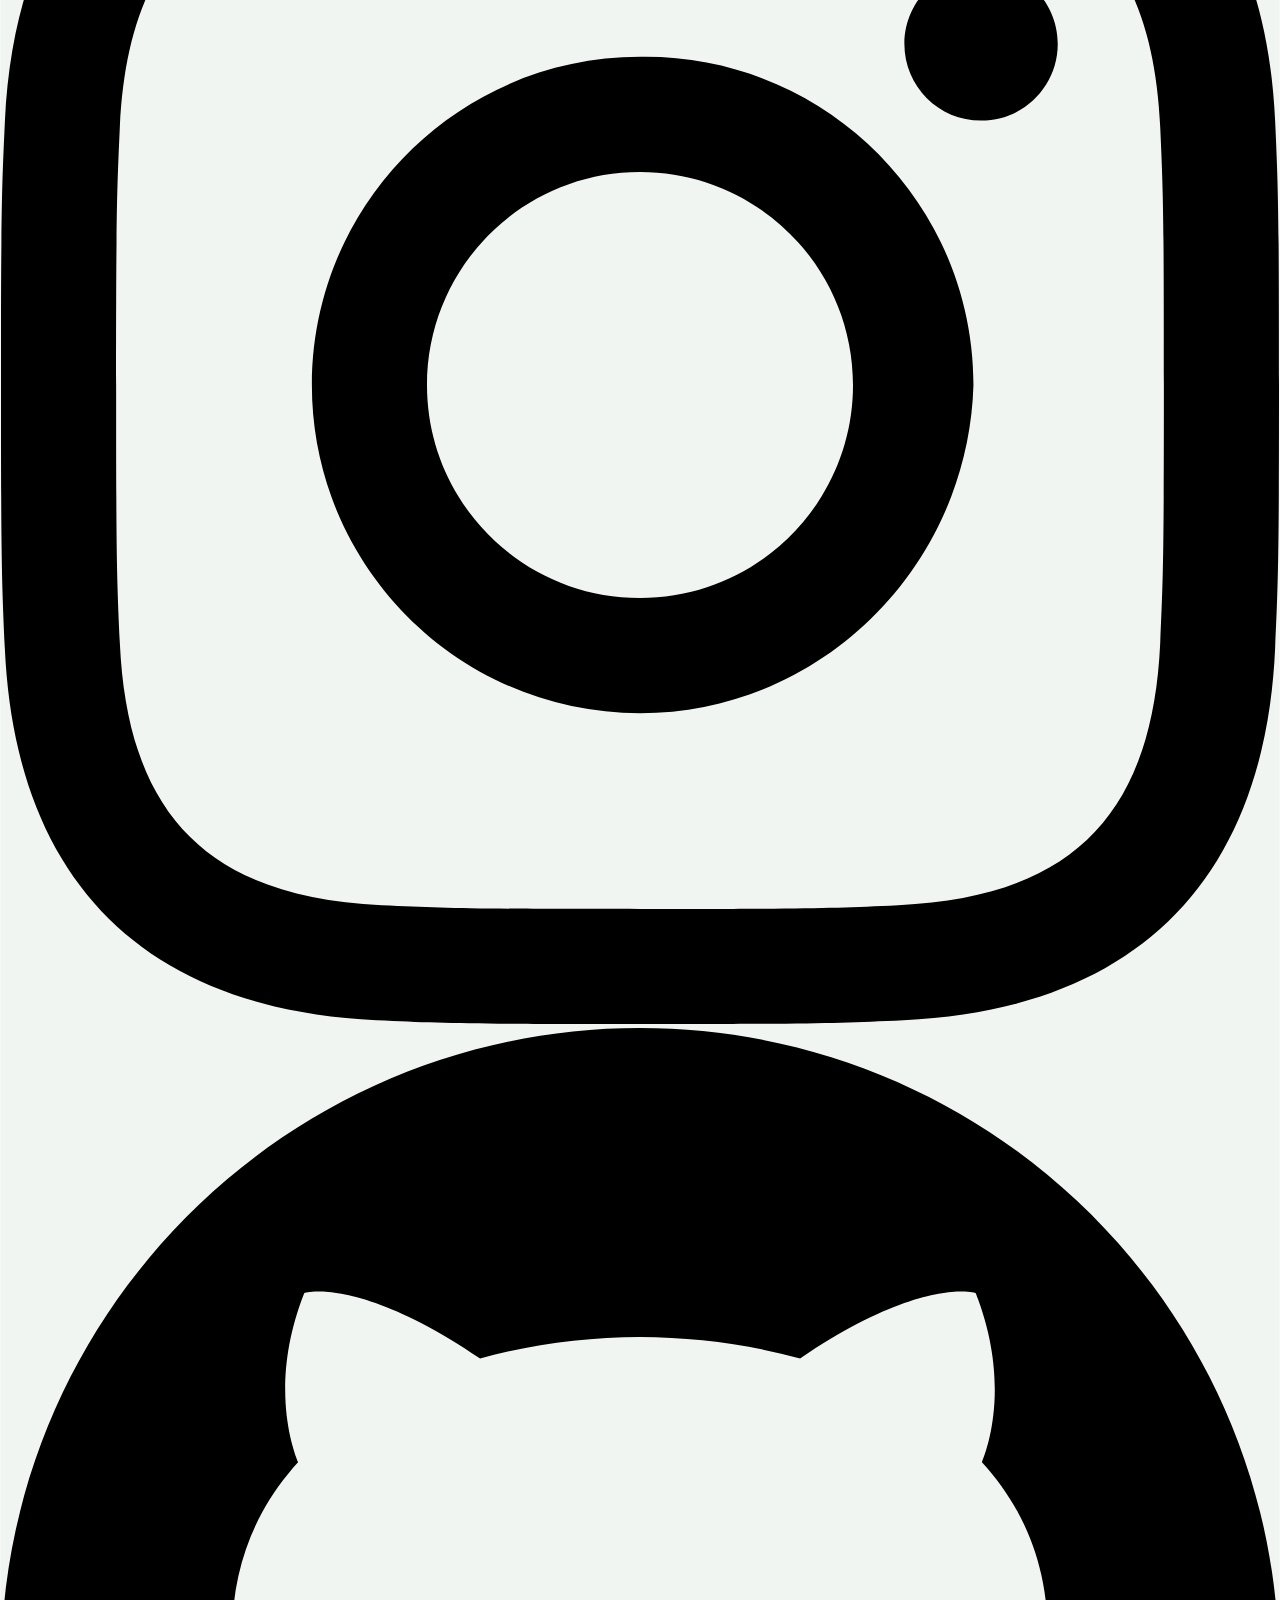
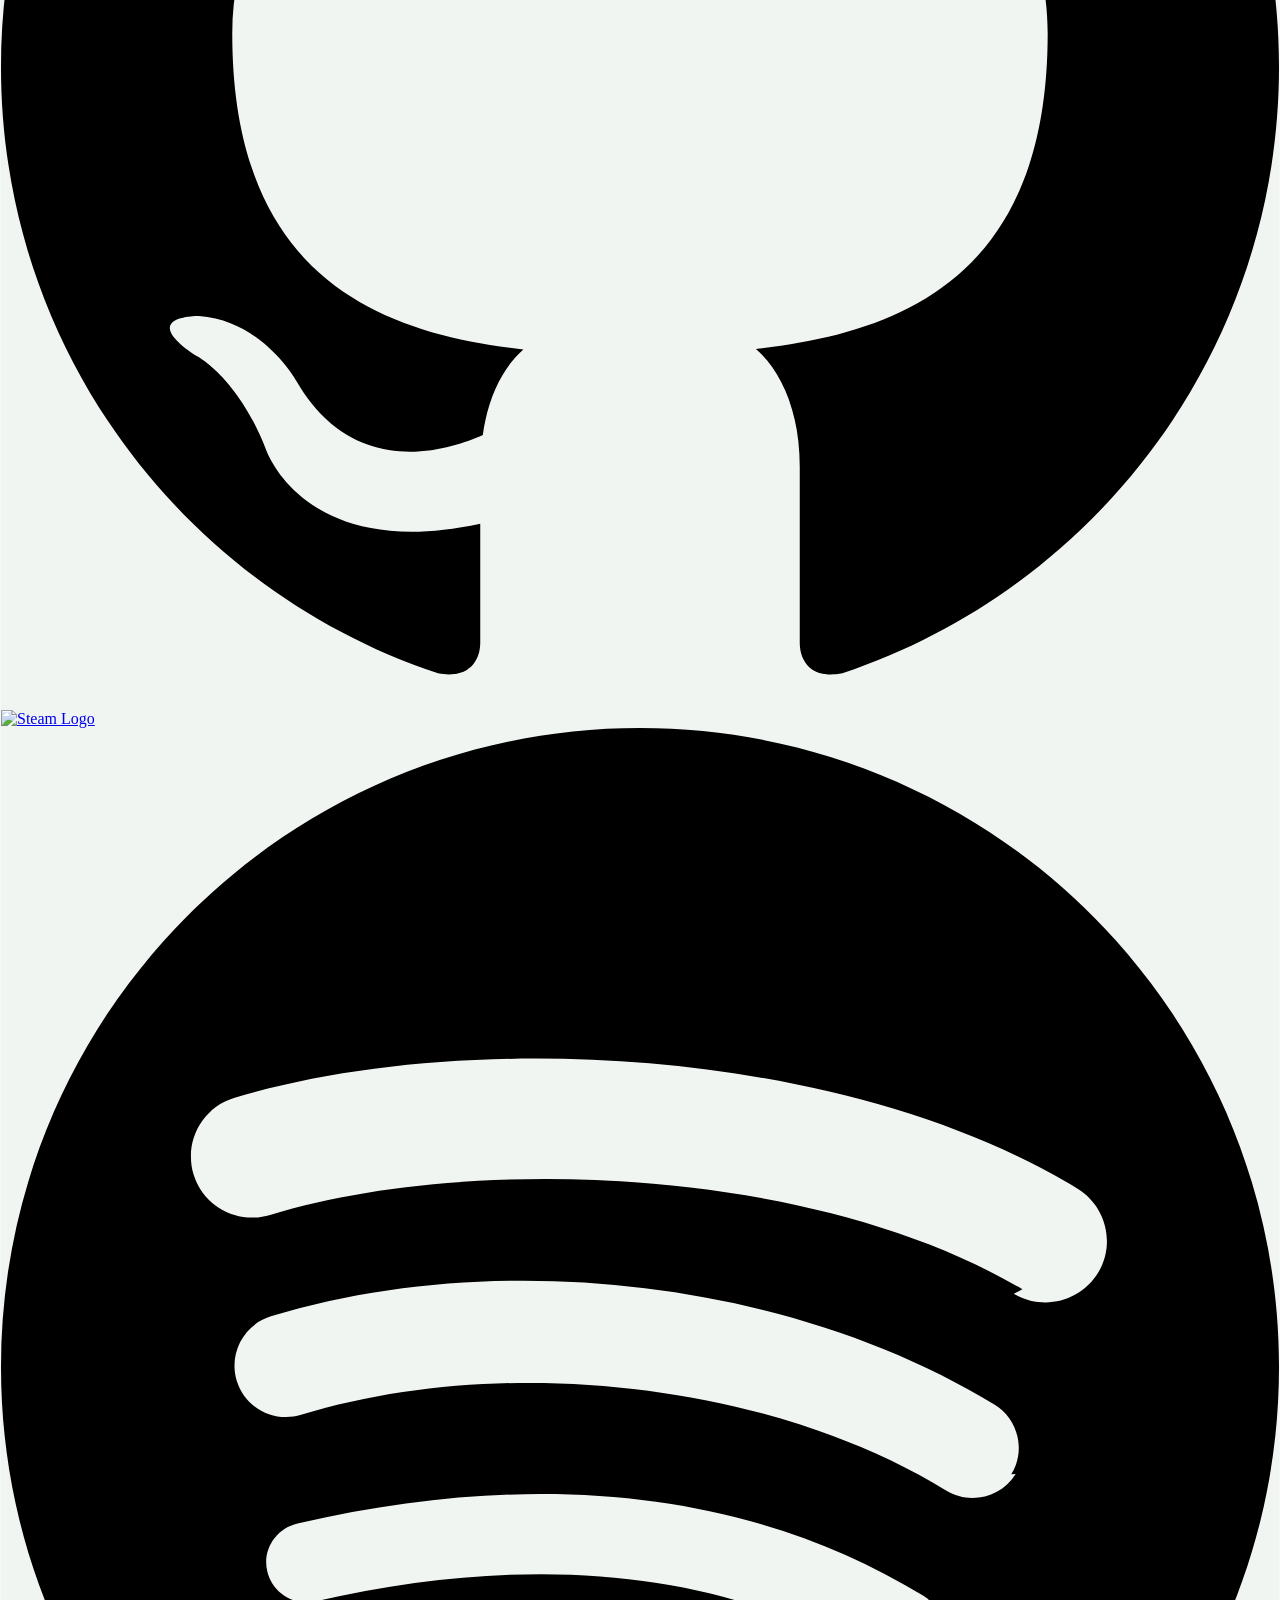
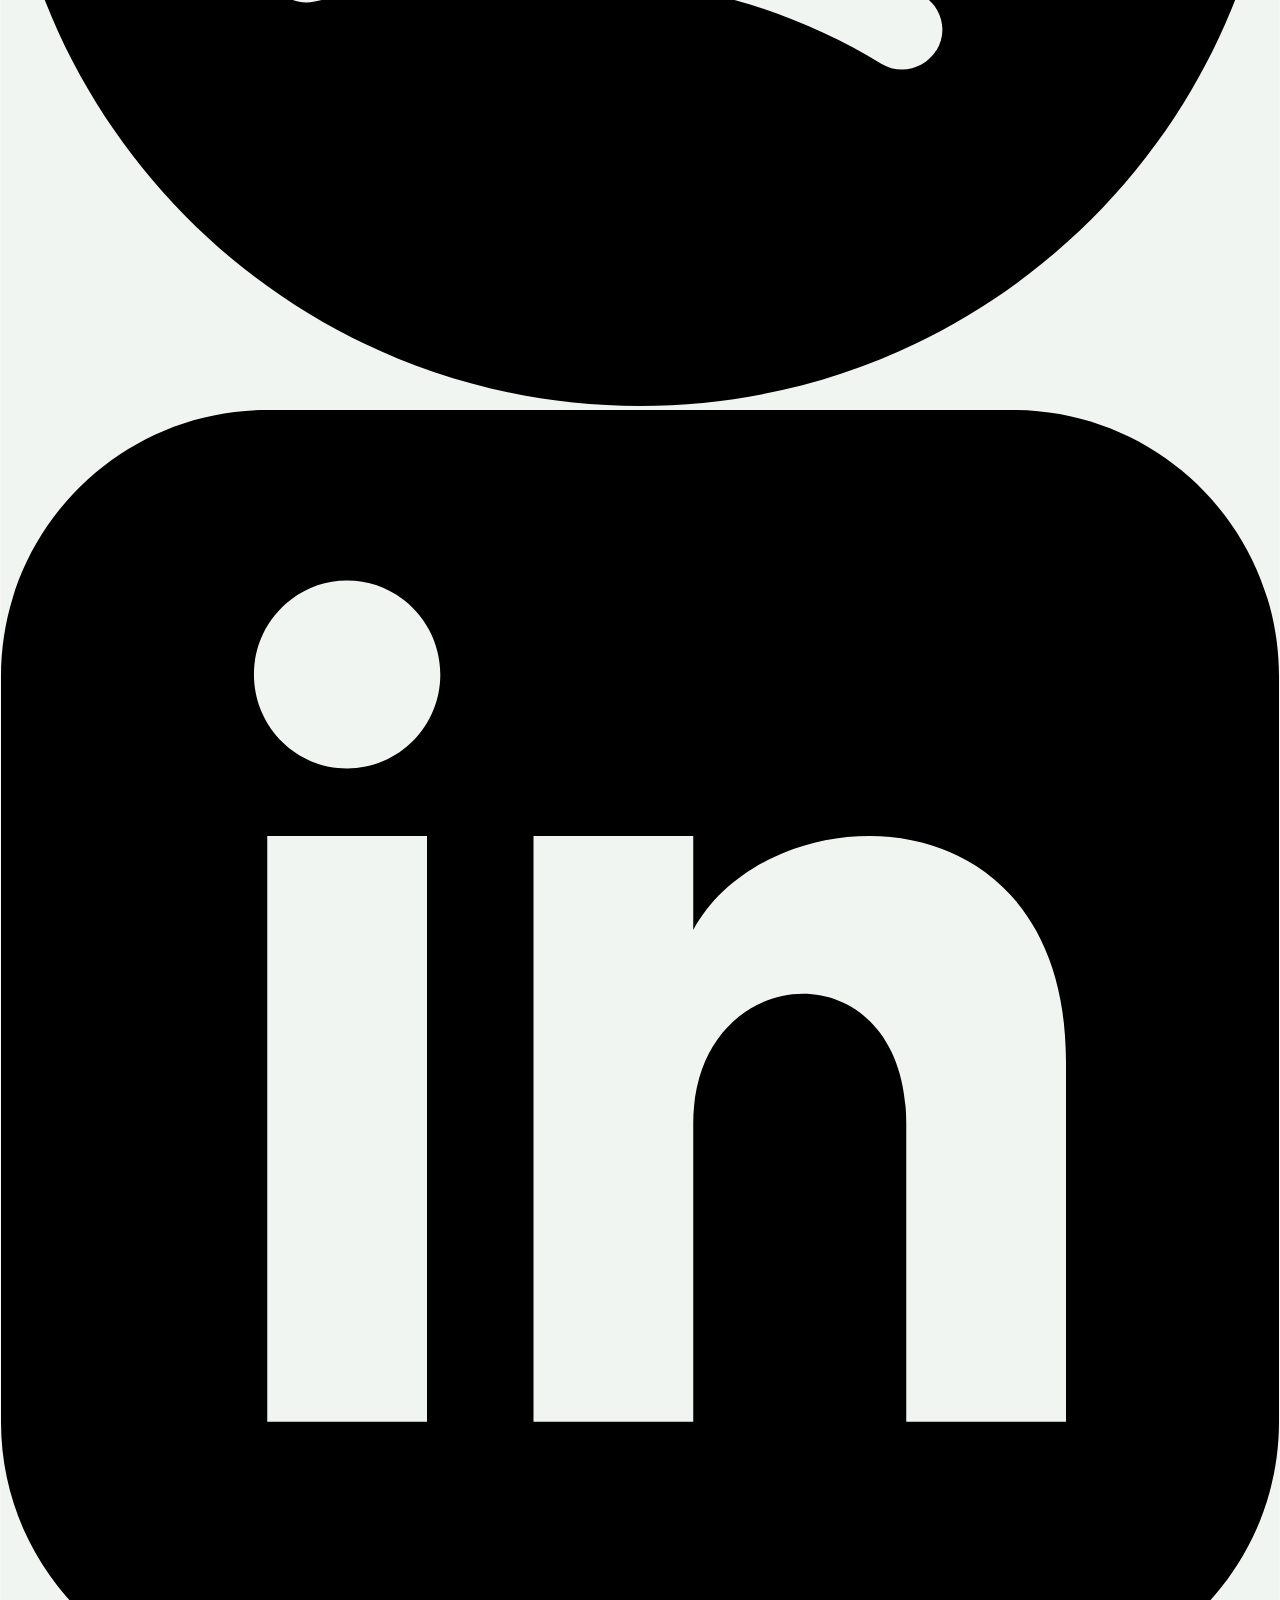
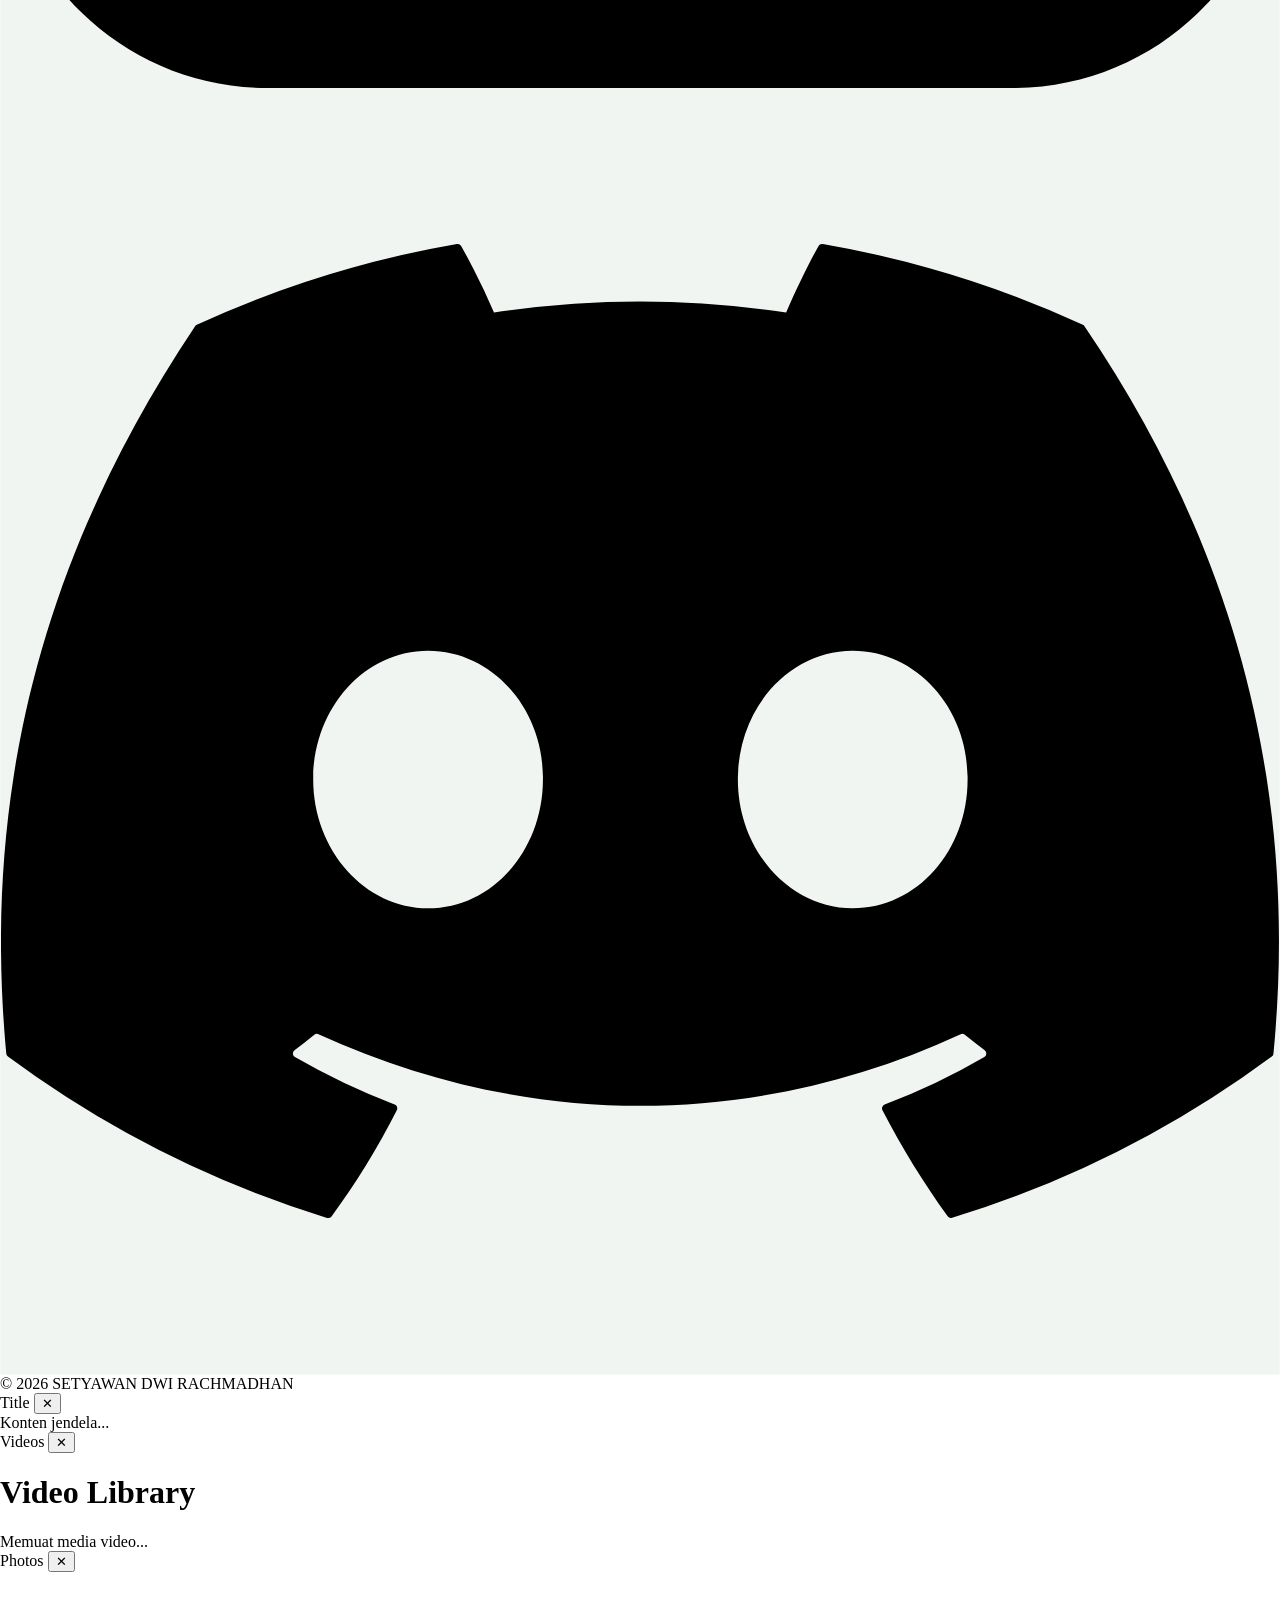
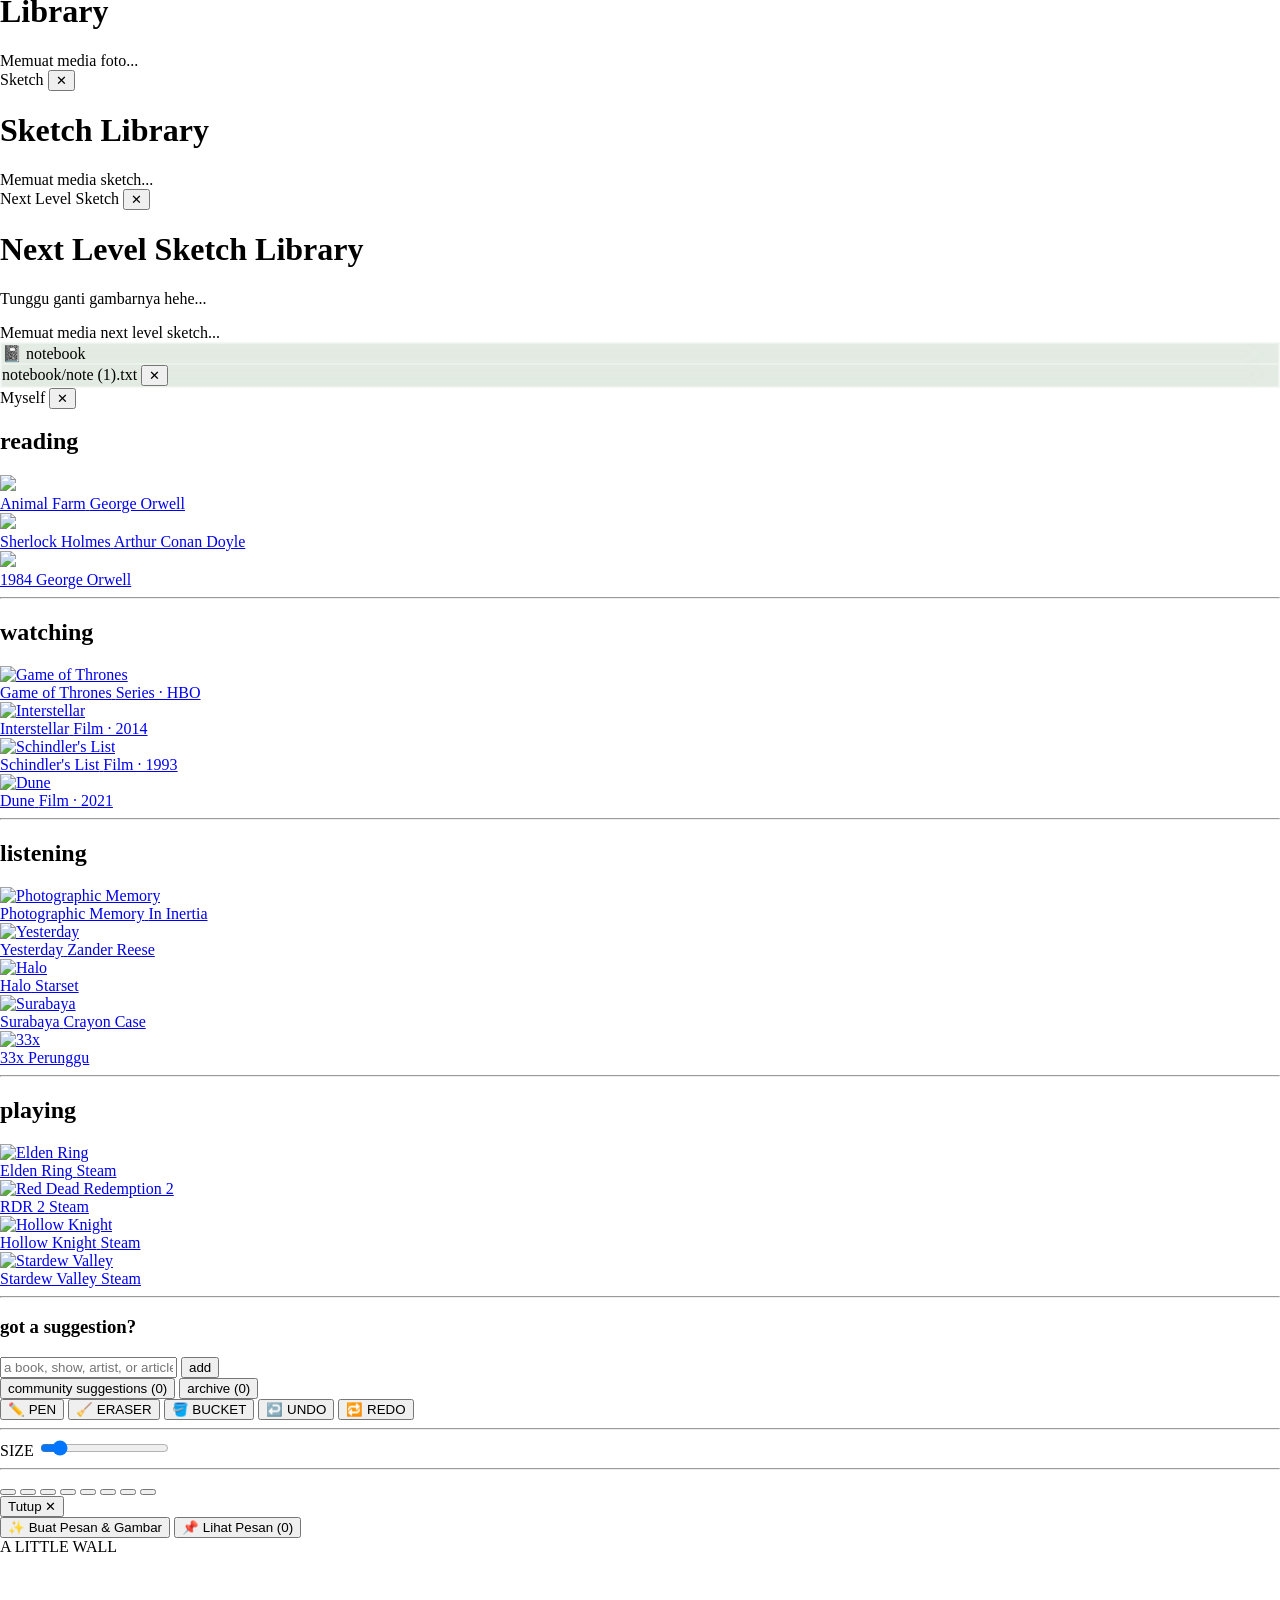
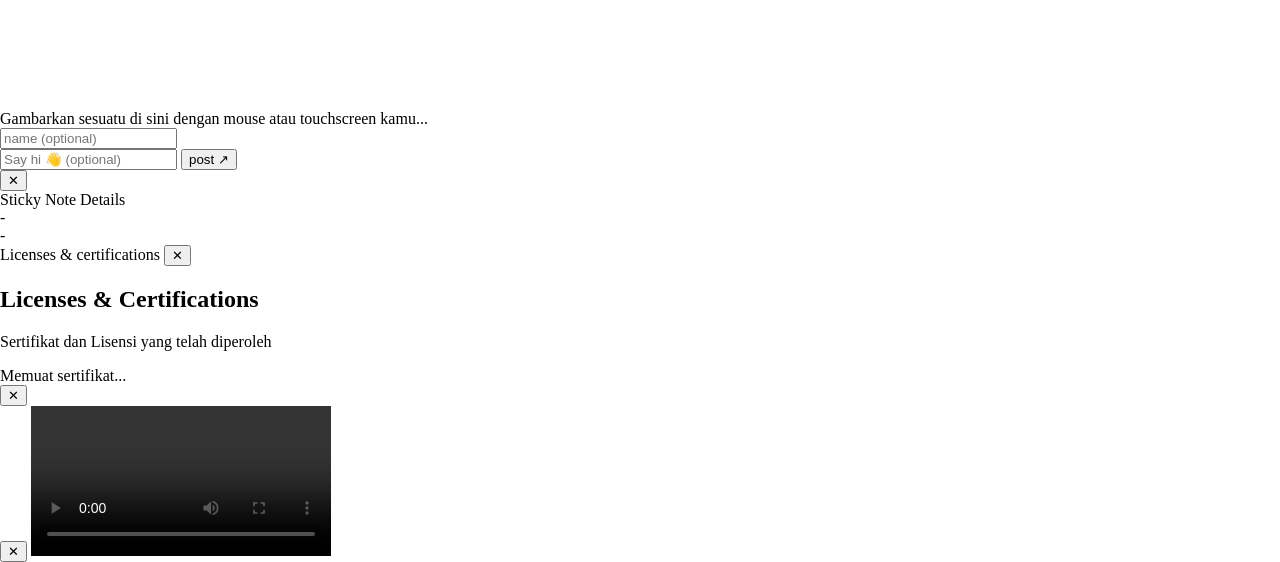
==== commit a226f963: "Update index.html" ====
--- a/index.html
+++ b/index.html
@@ -341,12 +341,12 @@
                 <span class="text-[11px] mt-2 text-white font-bold drop-shadow-[0_1px_2px_rgba(0,0,0,0.8)] tracking-wide text-center">next level sketch</span>
             </div>
 
-            <!-- 5. resume -->
-            <div onclick="openResumeWindow()" class="desktop-item flex flex-col items-center cursor-pointer group">
+            <!-- 5. licenses & certifications (sebelumnya resume) -->
+            <div onclick="openCertificationsWindow()" class="desktop-item flex flex-col items-center cursor-pointer group">
                 <div class="w-20 h-20 glass-panel rounded-2xl flex items-center justify-center shadow-lg text-4xl group-hover:bg-white/40 transition">
                     📄
                 </div>
-                <span class="text-[11px] mt-2 text-white font-bold drop-shadow-[0_1px_2px_rgba(0,0,0,0.8)] tracking-wide">resume</span>
+                <span class="text-[11px] mt-2 text-white font-bold drop-shadow-[0_1px_2px_rgba(0,0,0,0.8)] tracking-wide text-center">licenses & certifications</span>
             </div>
 
             <!-- 6. myself -->
@@ -581,12 +581,12 @@
                             <span class="text-xs font-bold text-slate-800 text-center">Schindler's List</span>
                             <span class="text-[10px] text-gray-500">Film · 1993</span>
                         </a>
-                        <a href="https://www.imdb.com/title/tt5311514/" target="_blank" class="group flex flex-col items-center bg-white/60 p-3 rounded-xl shadow-sm hover:shadow-md transition">
+                        <a href="https://www.imdb.com/title/tt1160419/?ref_=nv_sr_srsg_3_tt_7_nm_0_in_1_q_dune" target="_blank" class="group flex flex-col items-center bg-white/60 p-3 rounded-xl shadow-sm hover:shadow-md transition">
                             <div class="w-28 h-36 bg-gray-200 rounded-lg overflow-hidden shadow mb-2 flex items-center justify-center group-hover:scale-105 transition">
-                                <img src="https://upload.wikimedia.org/wikipedia/id/thumb/0/0b/Your_Name_poster.png/250px-Your_Name_poster.png?utm_source=id.wikipedia.org&utm_campaign=parser&utm_content=thumbnail" alt="Kimi no Na wa" class="w-full h-full object-cover">
+                                <img src="https://encrypted-tbn0.gstatic.com/images?q=tbn:ANd9GcQ0Rf7KE8iL3g1h1pw-95CgeNul0BFVmSjzQTztvugjUA&s" alt="Dune" class="w-full h-full object-cover">
                             </div>
-                            <span class="text-xs font-bold text-slate-800 text-center">Kimi no Na wa</span>
-                            <span class="text-[10px] text-gray-500">Anime · 2016</span>
+                            <span class="text-xs font-bold text-slate-800 text-center">Dune</span>
+                            <span class="text-[10px] text-gray-500">Film · 2021</span>
                         </a>
                     </div>
                 </div>
@@ -708,7 +708,7 @@
                         <span class="text-lg">✏️</span> PEN
                     </button>
                     <button onclick="setTool('eraser')" id="tool-eraser" class="flex flex-col items-center text-[10px] font-semibold text-stone-800 hover:opacity-100 opacity-70 transition cursor-pointer">
-                        <span class="text-lg">👝</span> ERASER
+                        <span class="text-lg">🧹</span> ERASER
                     </button>
                     <!-- TOMBOL EMBER CAT (PAINT BUCKET) -->
                     <button onclick="setTool('fill')" id="tool-fill" class="flex flex-col items-center text-[10px] font-semibold text-stone-800 hover:opacity-100 opacity-70 transition cursor-pointer">
@@ -798,50 +798,25 @@
         </div>
     </div>
 
-    <!-- MODAL KHUSUS RESUME (SELURUH JENDELA BISA DI-SCROLL) -->
-    <div id="resume-modal" class="fixed inset-0 bg-black/40 backdrop-blur-sm z-50 flex items-center justify-center hidden">
+    <!-- MODAL KHUSUS LICENSES & CERTIFICATIONS (1 BARIS KE BAWAH) -->
+    <div id="certifications-modal" class="fixed inset-0 bg-black/40 backdrop-blur-sm z-50 flex items-center justify-center hidden">
         <div class="w-[850px] h-[550px] bg-[#f5f5f7] rounded-xl shadow-2xl overflow-hidden flex flex-col text-slate-800 border border-gray-300">
             <!-- Header Bilah Atas Ala MacOS -->
             <div class="px-4 py-3 bg-[#e3e3e5] flex justify-between items-center border-b border-gray-300 shrink-0">
-                <span class="text-xs font-semibold text-gray-700">Resume</span>
-                <button onclick="closeResumeWindow()" class="text-gray-500 hover:text-black text-base font-bold px-1.5 cursor-pointer">✕</button>
+                <span class="text-xs font-semibold text-gray-700">Licenses & certifications</span>
+                <button onclick="closeCertificationsWindow()" class="text-gray-500 hover:text-black text-base font-bold px-1.5 cursor-pointer">✕</button>
             </div>
             
-            <!-- Konten di dalam Jendela (Seluruh jendela yang bisa di-scroll tanpa scrollbar bawaan) -->
-            <div class="flex-1 p-8 overflow-y-auto flex flex-col items-center custom-scrollbar" style="scrollbar-width: none; -ms-overflow-style: none;">
-                <style>
-                    #resume-modal .overflow-y-auto::-webkit-scrollbar {
-                        display: none;
-                    }
-                </style>
-                <!-- PDF Preview Diperbesar -->
-                <div class="w-full max-w-[650px] h-[750px] bg-white shadow-md border border-gray-200 mb-6 overflow-hidden rounded-lg shrink-0">
-                    <iframe src="resume/resume.pdf#toolbar=0&navpanes=0&scrollbar=0&view=FitH" class="w-full h-full border-none pointer-events-none"></iframe>
-                </div>
-
-                <!-- Title & Name -->
-                <h2 class="text-lg font-bold text-black mb-0.5">Resume</h2>
-                <p class="text-xs text-gray-600 mb-2">Setyawan Dwi Rachmadhan</p>
+            <!-- Konten Galeri 1 Baris ke Bawah -->
+            <div class="flex-1 p-8 overflow-y-auto flex flex-col items-center custom-scrollbar">
+                <h2 class="text-lg font-bold text-black mb-1">Licenses & Certifications</h2>
+                <p class="text-xs text-gray-500 mb-6">Sertifikat dan Lisensi yang telah diperoleh</p>
                 
-                <!-- Link Open PDF -->
-                <a href="resume/resume.pdf" target="_blank" class="text-xs font-semibold text-gray-900 border-b border-gray-900 pb-[1px] hover:text-black mb-8 cursor-pointer flex items-center space-x-1 transition">
-                    <span>open_pdf</span>
-                    <span class="text-[10px]">↗</span>
-                </a>
-
-                <!-- Info Grid (Metadata) - Posisi di Tengah -->
-                <div class="w-full max-w-[280px] grid grid-cols-[80px_1fr] gap-y-1.5 text-xs text-gray-800 mb-4">
-                    <div class="text-right text-gray-400 pr-3">Kind</div>
-                    <div class="text-left">PDF Document</div>
-                    
-                    <div class="text-right text-gray-400 pr-3">Size</div>
-                    <div class="text-left">1 MB</div>
-                    
-                    <div class="text-right text-gray-400 pr-3">Where</div>
-                    <div class="text-left">Desktop</div>
-                    
-                    <div class="text-right text-gray-400 pr-3">Modified</div>
-                    <div class="text-left">Agustus 2026</div>
+                <div id="certifications-loading" class="text-xs text-gray-500 italic py-4">Memuat sertifikat...</div>
+                
+                <!-- Kontainer Daftar Gambar Vertikal (1 Baris ke Bawah) -->
+                <div id="certifications-grid" class="w-full max-w-[650px] flex flex-col space-y-6 pb-6">
+                    <!-- Dimuat dinamis via JavaScript -->
                 </div>
             </div>
         </div>
@@ -1785,11 +1760,59 @@
             videoViewer.src = "";
         }
 
-        function openResumeWindow() {
-            document.getElementById('resume-modal').classList.remove('hidden');
-        }
-        function closeResumeWindow() {
-            document.getElementById('resume-modal').classList.add('hidden');
+        // FUNGSI UNTUK MEMBUKA MODAL LICENSES & CERTIFICATIONS
+        function openCertificationsWindow() {
+            document.getElementById('certifications-modal').classList.remove('hidden');
+            loadCertificationsFolder();
+        }
+        
+        function closeCertificationsWindow() {
+            document.getElementById('certifications-modal').classList.add('hidden');
+        }
+
+        function loadCertificationsFolder() {
+            const grid = document.getElementById('certifications-grid');
+            const loading = document.getElementById('certifications-loading');
+            grid.innerHTML = '';
+            loading.style.display = 'block';
+
+            let loadedCount = 0;
+            const totalItems = 20; // Jumlah maksimal file sertifikat yang dicek
+
+            for (let i = 1; i <= totalItems; i++) {
+                const imgPath = `Licenses & certifications/Licenses & certifications (${i}).jpg`;
+                const item = document.createElement('div');
+                item.className = 'w-full bg-white rounded-xl shadow-md overflow-hidden border border-gray-200 cursor-pointer transform hover:scale-[1.01] transition relative group';
+                item.style.display = 'none';
+
+                const img = document.createElement('img');
+                img.className = 'w-full h-auto object-contain block';
+                img.src = imgPath;
+
+                img.onload = () => {
+                    item.style.display = 'block';
+                    loadedCount++;
+                    if (loadedCount >= 3) { loading.style.display = 'none'; }
+                };
+
+                img.onerror = () => {
+                    item.remove();
+                    loadedCount++;
+                    if (loadedCount >= totalItems) { loading.style.display = 'none'; }
+                };
+
+                item.appendChild(img);
+
+                const overlay = document.createElement('div');
+                overlay.className = 'absolute inset-0 bg-black/20 opacity-0 group-hover:opacity-100 transition flex items-center justify-center text-white text-xs font-bold tracking-wider';
+                overlay.innerText = 'KLIK UNTUK MEMPERBESAR';
+                item.appendChild(overlay);
+
+                item.onclick = () => openImageViewer(imgPath);
+                grid.appendChild(item);
+            }
+
+            setTimeout(() => { loading.style.display = 'none'; }, 2500);
         }
 
         document.addEventListener("DOMContentLoaded", () => {
